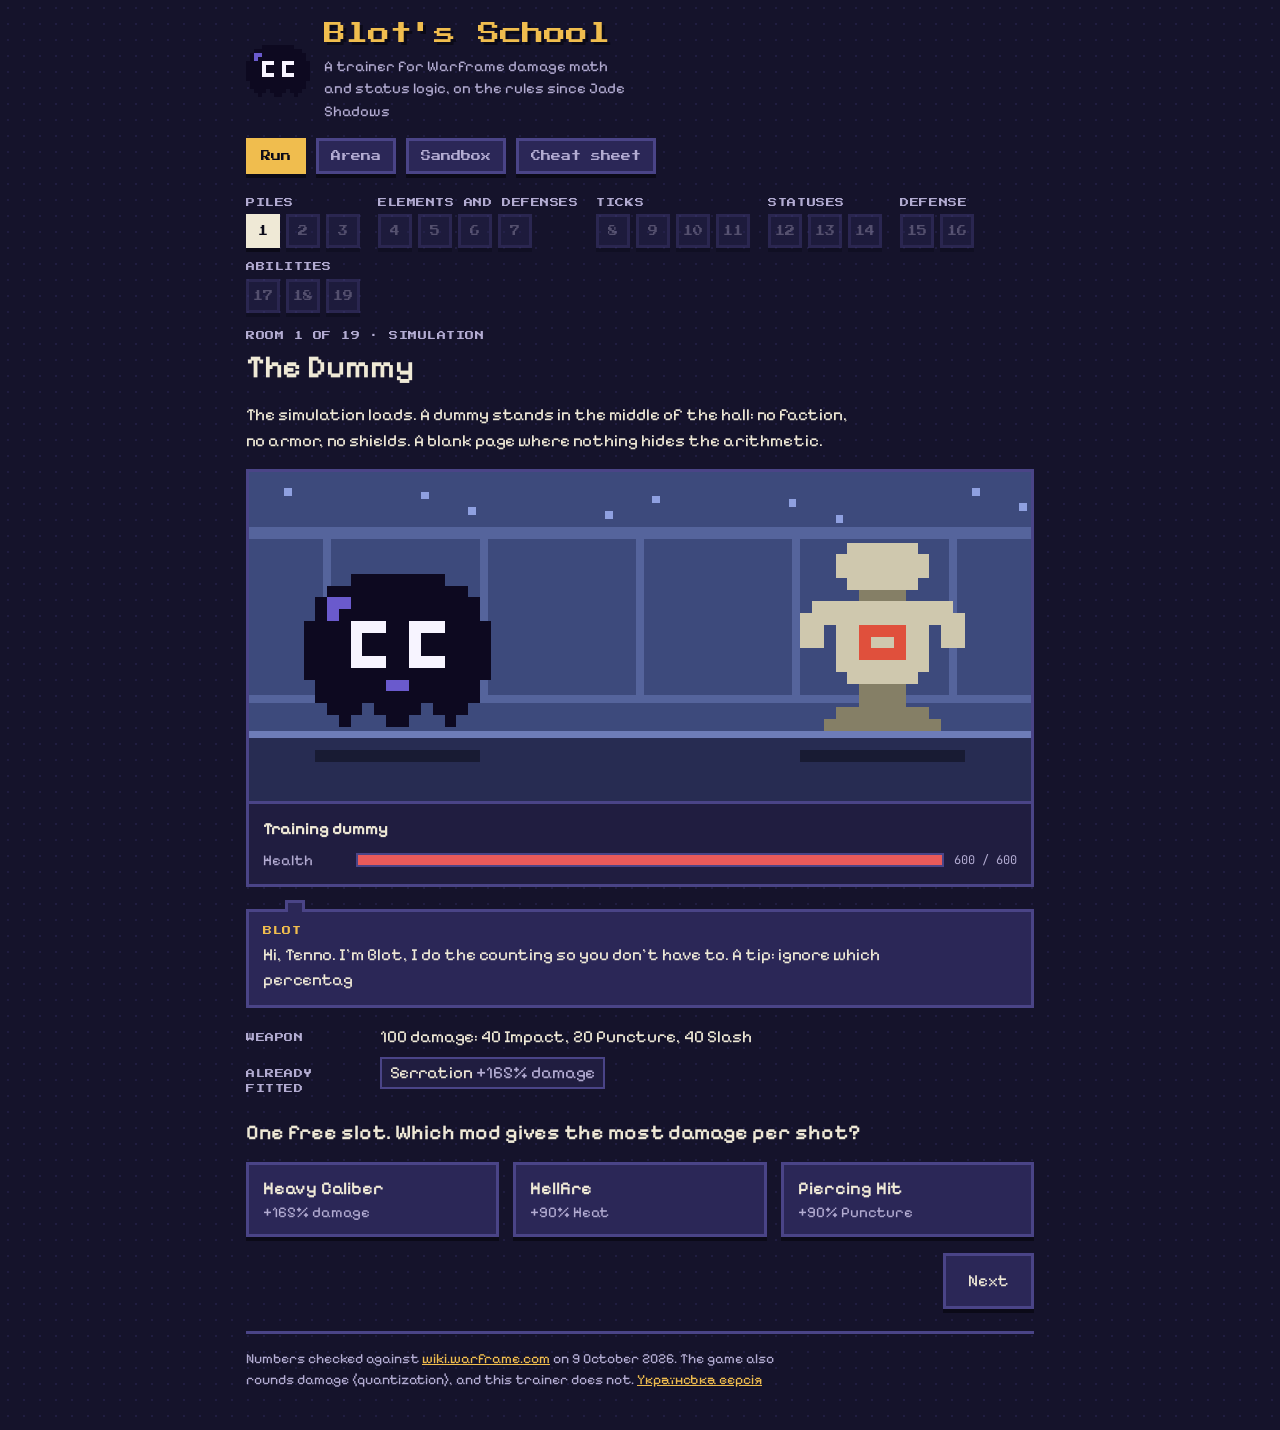
==== en.html @ c926916e "V0.1 Klyaksa First iteration of Klyaksa's journey." ====
<!doctype html>
<html lang="en">
<head>
<meta charset="utf-8">
<meta name="viewport" content="width=device-width, initial-scale=1, viewport-fit=cover">
<title>Blot's School</title>
<meta name="description" content="A pixel trainer for Warframe damage math and status logic: a run of puzzle rooms, a faction weakness arena, a mod sandbox and a cheat sheet.">
<meta property="og:title" content="Blot's School">
<meta property="og:description" content="A pixel trainer for Warframe damage math and status logic: a run of puzzle rooms, a faction weakness arena, a mod sandbox and a cheat sheet.">
<link rel="icon" href="data:image/svg+xml,%3Csvg%20xmlns%3D%22http%3A//www.w3.org/2000/svg%22%20viewBox%3D%220%200%2016%2016%22%20shape-rendering%3D%22crispEdges%22%3E%3Crect%20x%3D%224%22%20y%3D%221.5%22%20width%3D%221.02%22%20height%3D%221.02%22%20fill%3D%22%235b46c9%22/%3E%3Crect%20x%3D%225%22%20y%3D%221.5%22%20width%3D%221.02%22%20height%3D%221.02%22%20fill%3D%22%235b46c9%22/%3E%3Crect%20x%3D%226%22%20y%3D%221.5%22%20width%3D%221.02%22%20height%3D%221.02%22%20fill%3D%22%235b46c9%22/%3E%3Crect%20x%3D%227%22%20y%3D%221.5%22%20width%3D%221.02%22%20height%3D%221.02%22%20fill%3D%22%235b46c9%22/%3E%3Crect%20x%3D%228%22%20y%3D%221.5%22%20width%3D%221.02%22%20height%3D%221.02%22%20fill%3D%22%235b46c9%22/%3E%3Crect%20x%3D%229%22%20y%3D%221.5%22%20width%3D%221.02%22%20height%3D%221.02%22%20fill%3D%22%235b46c9%22/%3E%3Crect%20x%3D%2210%22%20y%3D%221.5%22%20width%3D%221.02%22%20height%3D%221.02%22%20fill%3D%22%235b46c9%22/%3E%3Crect%20x%3D%2211%22%20y%3D%221.5%22%20width%3D%221.02%22%20height%3D%221.02%22%20fill%3D%22%235b46c9%22/%3E%3Crect%20x%3D%222%22%20y%3D%222.5%22%20width%3D%221.02%22%20height%3D%221.02%22%20fill%3D%22%235b46c9%22/%3E%3Crect%20x%3D%223%22%20y%3D%222.5%22%20width%3D%221.02%22%20height%3D%221.02%22%20fill%3D%22%235b46c9%22/%3E%3Crect%20x%3D%224%22%20y%3D%222.5%22%20width%3D%221.02%22%20height%3D%221.02%22%20fill%3D%22%235b46c9%22/%3E%3Crect%20x%3D%225%22%20y%3D%222.5%22%20width%3D%221.02%22%20height%3D%221.02%22%20fill%3D%22%235b46c9%22/%3E%3Crect%20x%3D%226%22%20y%3D%222.5%22%20width%3D%221.02%22%20height%3D%221.02%22%20fill%3D%22%235b46c9%22/%3E%3Crect%20x%3D%227%22%20y%3D%222.5%22%20width%3D%221.02%22%20height%3D%221.02%22%20fill%3D%22%235b46c9%22/%3E%3Crect%20x%3D%228%22%20y%3D%222.5%22%20width%3D%221.02%22%20height%3D%221.02%22%20fill%3D%22%235b46c9%22/%3E%3Crect%20x%3D%229%22%20y%3D%222.5%22%20width%3D%221.02%22%20height%3D%221.02%22%20fill%3D%22%235b46c9%22/%3E%3Crect%20x%3D%2210%22%20y%3D%222.5%22%20width%3D%221.02%22%20height%3D%221.02%22%20fill%3D%22%235b46c9%22/%3E%3Crect%20x%3D%2211%22%20y%3D%222.5%22%20width%3D%221.02%22%20height%3D%221.02%22%20fill%3D%22%235b46c9%22/%3E%3Crect%20x%3D%2212%22%20y%3D%222.5%22%20width%3D%221.02%22%20height%3D%221.02%22%20fill%3D%22%235b46c9%22/%3E%3Crect%20x%3D%2213%22%20y%3D%222.5%22%20width%3D%221.02%22%20height%3D%221.02%22%20fill%3D%22%235b46c9%22/%3E%3Crect%20x%3D%221%22%20y%3D%223.5%22%20width%3D%221.02%22%20height%3D%221.02%22%20fill%3D%22%235b46c9%22/%3E%3Crect%20x%3D%222%22%20y%3D%223.5%22%20width%3D%221.02%22%20height%3D%221.02%22%20fill%3D%22%238f7dff%22/%3E%3Crect%20x%3D%223%22%20y%3D%223.5%22%20width%3D%221.02%22%20height%3D%221.02%22%20fill%3D%22%238f7dff%22/%3E%3Crect%20x%3D%224%22%20y%3D%223.5%22%20width%3D%221.02%22%20height%3D%221.02%22%20fill%3D%22%235b46c9%22/%3E%3Crect%20x%3D%225%22%20y%3D%223.5%22%20width%3D%221.02%22%20height%3D%221.02%22%20fill%3D%22%235b46c9%22/%3E%3Crect%20x%3D%226%22%20y%3D%223.5%22%20width%3D%221.02%22%20height%3D%221.02%22%20fill%3D%22%235b46c9%22/%3E%3Crect%20x%3D%227%22%20y%3D%223.5%22%20width%3D%221.02%22%20height%3D%221.02%22%20fill%3D%22%235b46c9%22/%3E%3Crect%20x%3D%228%22%20y%3D%223.5%22%20width%3D%221.02%22%20height%3D%221.02%22%20fill%3D%22%235b46c9%22/%3E%3Crect%20x%3D%229%22%20y%3D%223.5%22%20width%3D%221.02%22%20height%3D%221.02%22%20fill%3D%22%235b46c9%22/%3E%3Crect%20x%3D%2210%22%20y%3D%223.5%22%20width%3D%221.02%22%20height%3D%221.02%22%20fill%3D%22%235b46c9%22/%3E%3Crect%20x%3D%2211%22%20y%3D%223.5%22%20width%3D%221.02%22%20height%3D%221.02%22%20fill%3D%22%235b46c9%22/%3E%3Crect%20x%3D%2212%22%20y%3D%223.5%22%20width%3D%221.02%22%20height%3D%221.02%22%20fill%3D%22%235b46c9%22/%3E%3Crect%20x%3D%2213%22%20y%3D%223.5%22%20width%3D%221.02%22%20height%3D%221.02%22%20fill%3D%22%235b46c9%22/%3E%3Crect%20x%3D%2214%22%20y%3D%223.5%22%20width%3D%221.02%22%20height%3D%221.02%22%20fill%3D%22%235b46c9%22/%3E%3Crect%20x%3D%221%22%20y%3D%224.5%22%20width%3D%221.02%22%20height%3D%221.02%22%20fill%3D%22%235b46c9%22/%3E%3Crect%20x%3D%222%22%20y%3D%224.5%22%20width%3D%221.02%22%20height%3D%221.02%22%20fill%3D%22%238f7dff%22/%3E%3Crect%20x%3D%223%22%20y%3D%224.5%22%20width%3D%221.02%22%20height%3D%221.02%22%20fill%3D%22%235b46c9%22/%3E%3Crect%20x%3D%224%22%20y%3D%224.5%22%20width%3D%221.02%22%20height%3D%221.02%22%20fill%3D%22%235b46c9%22/%3E%3Crect%20x%3D%225%22%20y%3D%224.5%22%20width%3D%221.02%22%20height%3D%221.02%22%20fill%3D%22%235b46c9%22/%3E%3Crect%20x%3D%226%22%20y%3D%224.5%22%20width%3D%221.02%22%20height%3D%221.02%22%20fill%3D%22%235b46c9%22/%3E%3Crect%20x%3D%227%22%20y%3D%224.5%22%20width%3D%221.02%22%20height%3D%221.02%22%20fill%3D%22%235b46c9%22/%3E%3Crect%20x%3D%228%22%20y%3D%224.5%22%20width%3D%221.02%22%20height%3D%221.02%22%20fill%3D%22%235b46c9%22/%3E%3Crect%20x%3D%229%22%20y%3D%224.5%22%20width%3D%221.02%22%20height%3D%221.02%22%20fill%3D%22%235b46c9%22/%3E%3Crect%20x%3D%2210%22%20y%3D%224.5%22%20width%3D%221.02%22%20height%3D%221.02%22%20fill%3D%22%235b46c9%22/%3E%3Crect%20x%3D%2211%22%20y%3D%224.5%22%20width%3D%221.02%22%20height%3D%221.02%22%20fill%3D%22%235b46c9%22/%3E%3Crect%20x%3D%2212%22%20y%3D%224.5%22%20width%3D%221.02%22%20height%3D%221.02%22%20fill%3D%22%235b46c9%22/%3E%3Crect%20x%3D%2213%22%20y%3D%224.5%22%20width%3D%221.02%22%20height%3D%221.02%22%20fill%3D%22%235b46c9%22/%3E%3Crect%20x%3D%2214%22%20y%3D%224.5%22%20width%3D%221.02%22%20height%3D%221.02%22%20fill%3D%22%235b46c9%22/%3E%3Crect%20x%3D%220%22%20y%3D%225.5%22%20width%3D%221.02%22%20height%3D%221.02%22%20fill%3D%22%235b46c9%22/%3E%3Crect%20x%3D%221%22%20y%3D%225.5%22%20width%3D%221.02%22%20height%3D%221.02%22%20fill%3D%22%235b46c9%22/%3E%3Crect%20x%3D%222%22%20y%3D%225.5%22%20width%3D%221.02%22%20height%3D%221.02%22%20fill%3D%22%235b46c9%22/%3E%3Crect%20x%3D%223%22%20y%3D%225.5%22%20width%3D%221.02%22%20height%3D%221.02%22%20fill%3D%22%235b46c9%22/%3E%3Crect%20x%3D%224%22%20y%3D%225.5%22%20width%3D%221.02%22%20height%3D%221.02%22%20fill%3D%22%235b46c9%22/%3E%3Crect%20x%3D%225%22%20y%3D%225.5%22%20width%3D%221.02%22%20height%3D%221.02%22%20fill%3D%22%235b46c9%22/%3E%3Crect%20x%3D%226%22%20y%3D%225.5%22%20width%3D%221.02%22%20height%3D%221.02%22%20fill%3D%22%235b46c9%22/%3E%3Crect%20x%3D%227%22%20y%3D%225.5%22%20width%3D%221.02%22%20height%3D%221.02%22%20fill%3D%22%235b46c9%22/%3E%3Crect%20x%3D%228%22%20y%3D%225.5%22%20width%3D%221.02%22%20height%3D%221.02%22%20fill%3D%22%235b46c9%22/%3E%3Crect%20x%3D%229%22%20y%3D%225.5%22%20width%3D%221.02%22%20height%3D%221.02%22%20fill%3D%22%235b46c9%22/%3E%3Crect%20x%3D%2210%22%20y%3D%225.5%22%20width%3D%221.02%22%20height%3D%221.02%22%20fill%3D%22%235b46c9%22/%3E%3Crect%20x%3D%2211%22%20y%3D%225.5%22%20width%3D%221.02%22%20height%3D%221.02%22%20fill%3D%22%235b46c9%22/%3E%3Crect%20x%3D%2212%22%20y%3D%225.5%22%20width%3D%221.02%22%20height%3D%221.02%22%20fill%3D%22%235b46c9%22/%3E%3Crect%20x%3D%2213%22%20y%3D%225.5%22%20width%3D%221.02%22%20height%3D%221.02%22%20fill%3D%22%235b46c9%22/%3E%3Crect%20x%3D%2214%22%20y%3D%225.5%22%20width%3D%221.02%22%20height%3D%221.02%22%20fill%3D%22%235b46c9%22/%3E%3Crect%20x%3D%2215%22%20y%3D%225.5%22%20width%3D%221.02%22%20height%3D%221.02%22%20fill%3D%22%235b46c9%22/%3E%3Crect%20x%3D%220%22%20y%3D%226.5%22%20width%3D%221.02%22%20height%3D%221.02%22%20fill%3D%22%235b46c9%22/%3E%3Crect%20x%3D%221%22%20y%3D%226.5%22%20width%3D%221.02%22%20height%3D%221.02%22%20fill%3D%22%235b46c9%22/%3E%3Crect%20x%3D%222%22%20y%3D%226.5%22%20width%3D%221.02%22%20height%3D%221.02%22%20fill%3D%22%235b46c9%22/%3E%3Crect%20x%3D%223%22%20y%3D%226.5%22%20width%3D%221.02%22%20height%3D%221.02%22%20fill%3D%22%235b46c9%22/%3E%3Crect%20x%3D%224%22%20y%3D%226.5%22%20width%3D%221.02%22%20height%3D%221.02%22%20fill%3D%22%235b46c9%22/%3E%3Crect%20x%3D%225%22%20y%3D%226.5%22%20width%3D%221.02%22%20height%3D%221.02%22%20fill%3D%22%235b46c9%22/%3E%3Crect%20x%3D%226%22%20y%3D%226.5%22%20width%3D%221.02%22%20height%3D%221.02%22%20fill%3D%22%235b46c9%22/%3E%3Crect%20x%3D%227%22%20y%3D%226.5%22%20width%3D%221.02%22%20height%3D%221.02%22%20fill%3D%22%235b46c9%22/%3E%3Crect%20x%3D%228%22%20y%3D%226.5%22%20width%3D%221.02%22%20height%3D%221.02%22%20fill%3D%22%235b46c9%22/%3E%3Crect%20x%3D%229%22%20y%3D%226.5%22%20width%3D%221.02%22%20height%3D%221.02%22%20fill%3D%22%235b46c9%22/%3E%3Crect%20x%3D%2210%22%20y%3D%226.5%22%20width%3D%221.02%22%20height%3D%221.02%22%20fill%3D%22%235b46c9%22/%3E%3Crect%20x%3D%2211%22%20y%3D%226.5%22%20width%3D%221.02%22%20height%3D%221.02%22%20fill%3D%22%235b46c9%22/%3E%3Crect%20x%3D%2212%22%20y%3D%226.5%22%20width%3D%221.02%22%20height%3D%221.02%22%20fill%3D%22%235b46c9%22/%3E%3Crect%20x%3D%2213%22%20y%3D%226.5%22%20width%3D%221.02%22%20height%3D%221.02%22%20fill%3D%22%235b46c9%22/%3E%3Crect%20x%3D%2214%22%20y%3D%226.5%22%20width%3D%221.02%22%20height%3D%221.02%22%20fill%3D%22%235b46c9%22/%3E%3Crect%20x%3D%2215%22%20y%3D%226.5%22%20width%3D%221.02%22%20height%3D%221.02%22%20fill%3D%22%235b46c9%22/%3E%3Crect%20x%3D%220%22%20y%3D%227.5%22%20width%3D%221.02%22%20height%3D%221.02%22%20fill%3D%22%235b46c9%22/%3E%3Crect%20x%3D%221%22%20y%3D%227.5%22%20width%3D%221.02%22%20height%3D%221.02%22%20fill%3D%22%235b46c9%22/%3E%3Crect%20x%3D%222%22%20y%3D%227.5%22%20width%3D%221.02%22%20height%3D%221.02%22%20fill%3D%22%235b46c9%22/%3E%3Crect%20x%3D%223%22%20y%3D%227.5%22%20width%3D%221.02%22%20height%3D%221.02%22%20fill%3D%22%235b46c9%22/%3E%3Crect%20x%3D%224%22%20y%3D%227.5%22%20width%3D%221.02%22%20height%3D%221.02%22%20fill%3D%22%235b46c9%22/%3E%3Crect%20x%3D%225%22%20y%3D%227.5%22%20width%3D%221.02%22%20height%3D%221.02%22%20fill%3D%22%235b46c9%22/%3E%3Crect%20x%3D%226%22%20y%3D%227.5%22%20width%3D%221.02%22%20height%3D%221.02%22%20fill%3D%22%235b46c9%22/%3E%3Crect%20x%3D%227%22%20y%3D%227.5%22%20width%3D%221.02%22%20height%3D%221.02%22%20fill%3D%22%235b46c9%22/%3E%3Crect%20x%3D%228%22%20y%3D%227.5%22%20width%3D%221.02%22%20height%3D%221.02%22%20fill%3D%22%235b46c9%22/%3E%3Crect%20x%3D%229%22%20y%3D%227.5%22%20width%3D%221.02%22%20height%3D%221.02%22%20fill%3D%22%235b46c9%22/%3E%3Crect%20x%3D%2210%22%20y%3D%227.5%22%20width%3D%221.02%22%20height%3D%221.02%22%20fill%3D%22%235b46c9%22/%3E%3Crect%20x%3D%2211%22%20y%3D%227.5%22%20width%3D%221.02%22%20height%3D%221.02%22%20fill%3D%22%235b46c9%22/%3E%3Crect%20x%3D%2212%22%20y%3D%227.5%22%20width%3D%221.02%22%20height%3D%221.02%22%20fill%3D%22%235b46c9%22/%3E%3Crect%20x%3D%2213%22%20y%3D%227.5%22%20width%3D%221.02%22%20height%3D%221.02%22%20fill%3D%22%235b46c9%22/%3E%3Crect%20x%3D%2214%22%20y%3D%227.5%22%20width%3D%221.02%22%20height%3D%221.02%22%20fill%3D%22%235b46c9%22/%3E%3Crect%20x%3D%2215%22%20y%3D%227.5%22%20width%3D%221.02%22%20height%3D%221.02%22%20fill%3D%22%235b46c9%22/%3E%3Crect%20x%3D%220%22%20y%3D%228.5%22%20width%3D%221.02%22%20height%3D%221.02%22%20fill%3D%22%235b46c9%22/%3E%3Crect%20x%3D%221%22%20y%3D%228.5%22%20width%3D%221.02%22%20height%3D%221.02%22%20fill%3D%22%235b46c9%22/%3E%3Crect%20x%3D%222%22%20y%3D%228.5%22%20width%3D%221.02%22%20height%3D%221.02%22%20fill%3D%22%235b46c9%22/%3E%3Crect%20x%3D%223%22%20y%3D%228.5%22%20width%3D%221.02%22%20height%3D%221.02%22%20fill%3D%22%235b46c9%22/%3E%3Crect%20x%3D%224%22%20y%3D%228.5%22%20width%3D%221.02%22%20height%3D%221.02%22%20fill%3D%22%235b46c9%22/%3E%3Crect%20x%3D%225%22%20y%3D%228.5%22%20width%3D%221.02%22%20height%3D%221.02%22%20fill%3D%22%235b46c9%22/%3E%3Crect%20x%3D%226%22%20y%3D%228.5%22%20width%3D%221.02%22%20height%3D%221.02%22%20fill%3D%22%235b46c9%22/%3E%3Crect%20x%3D%227%22%20y%3D%228.5%22%20width%3D%221.02%22%20height%3D%221.02%22%20fill%3D%22%235b46c9%22/%3E%3Crect%20x%3D%228%22%20y%3D%228.5%22%20width%3D%221.02%22%20height%3D%221.02%22%20fill%3D%22%235b46c9%22/%3E%3Crect%20x%3D%229%22%20y%3D%228.5%22%20width%3D%221.02%22%20height%3D%221.02%22%20fill%3D%22%235b46c9%22/%3E%3Crect%20x%3D%2210%22%20y%3D%228.5%22%20width%3D%221.02%22%20height%3D%221.02%22%20fill%3D%22%235b46c9%22/%3E%3Crect%20x%3D%2211%22%20y%3D%228.5%22%20width%3D%221.02%22%20height%3D%221.02%22%20fill%3D%22%235b46c9%22/%3E%3Crect%20x%3D%2212%22%20y%3D%228.5%22%20width%3D%221.02%22%20height%3D%221.02%22%20fill%3D%22%235b46c9%22/%3E%3Crect%20x%3D%2213%22%20y%3D%228.5%22%20width%3D%221.02%22%20height%3D%221.02%22%20fill%3D%22%235b46c9%22/%3E%3Crect%20x%3D%2214%22%20y%3D%228.5%22%20width%3D%221.02%22%20height%3D%221.02%22%20fill%3D%22%235b46c9%22/%3E%3Crect%20x%3D%2215%22%20y%3D%228.5%22%20width%3D%221.02%22%20height%3D%221.02%22%20fill%3D%22%235b46c9%22/%3E%3Crect%20x%3D%220%22%20y%3D%229.5%22%20width%3D%221.02%22%20height%3D%221.02%22%20fill%3D%22%235b46c9%22/%3E%3Crect%20x%3D%221%22%20y%3D%229.5%22%20width%3D%221.02%22%20height%3D%221.02%22%20fill%3D%22%235b46c9%22/%3E%3Crect%20x%3D%222%22%20y%3D%229.5%22%20width%3D%221.02%22%20height%3D%221.02%22%20fill%3D%22%235b46c9%22/%3E%3Crect%20x%3D%223%22%20y%3D%229.5%22%20width%3D%221.02%22%20height%3D%221.02%22%20fill%3D%22%235b46c9%22/%3E%3Crect%20x%3D%224%22%20y%3D%229.5%22%20width%3D%221.02%22%20height%3D%221.02%22%20fill%3D%22%235b46c9%22/%3E%3Crect%20x%3D%225%22%20y%3D%229.5%22%20width%3D%221.02%22%20height%3D%221.02%22%20fill%3D%22%235b46c9%22/%3E%3Crect%20x%3D%226%22%20y%3D%229.5%22%20width%3D%221.02%22%20height%3D%221.02%22%20fill%3D%22%235b46c9%22/%3E%3Crect%20x%3D%227%22%20y%3D%229.5%22%20width%3D%221.02%22%20height%3D%221.02%22%20fill%3D%22%235b46c9%22/%3E%3Crect%20x%3D%228%22%20y%3D%229.5%22%20width%3D%221.02%22%20height%3D%221.02%22%20fill%3D%22%235b46c9%22/%3E%3Crect%20x%3D%229%22%20y%3D%229.5%22%20width%3D%221.02%22%20height%3D%221.02%22%20fill%3D%22%235b46c9%22/%3E%3Crect%20x%3D%2210%22%20y%3D%229.5%22%20width%3D%221.02%22%20height%3D%221.02%22%20fill%3D%22%235b46c9%22/%3E%3Crect%20x%3D%2211%22%20y%3D%229.5%22%20width%3D%221.02%22%20height%3D%221.02%22%20fill%3D%22%235b46c9%22/%3E%3Crect%20x%3D%2212%22%20y%3D%229.5%22%20width%3D%221.02%22%20height%3D%221.02%22%20fill%3D%22%235b46c9%22/%3E%3Crect%20x%3D%2213%22%20y%3D%229.5%22%20width%3D%221.02%22%20height%3D%221.02%22%20fill%3D%22%235b46c9%22/%3E%3Crect%20x%3D%2214%22%20y%3D%229.5%22%20width%3D%221.02%22%20height%3D%221.02%22%20fill%3D%22%235b46c9%22/%3E%3Crect%20x%3D%2215%22%20y%3D%229.5%22%20width%3D%221.02%22%20height%3D%221.02%22%20fill%3D%22%235b46c9%22/%3E%3Crect%20x%3D%221%22%20y%3D%2210.5%22%20width%3D%221.02%22%20height%3D%221.02%22%20fill%3D%22%235b46c9%22/%3E%3Crect%20x%3D%222%22%20y%3D%2210.5%22%20width%3D%221.02%22%20height%3D%221.02%22%20fill%3D%22%235b46c9%22/%3E%3Crect%20x%3D%223%22%20y%3D%2210.5%22%20width%3D%221.02%22%20height%3D%221.02%22%20fill%3D%22%235b46c9%22/%3E%3Crect%20x%3D%224%22%20y%3D%2210.5%22%20width%3D%221.02%22%20height%3D%221.02%22%20fill%3D%22%235b46c9%22/%3E%3Crect%20x%3D%225%22%20y%3D%2210.5%22%20width%3D%221.02%22%20height%3D%221.02%22%20fill%3D%22%235b46c9%22/%3E%3Crect%20x%3D%226%22%20y%3D%2210.5%22%20width%3D%221.02%22%20height%3D%221.02%22%20fill%3D%22%235b46c9%22/%3E%3Crect%20x%3D%227%22%20y%3D%2210.5%22%20width%3D%221.02%22%20height%3D%221.02%22%20fill%3D%22%235b46c9%22/%3E%3Crect%20x%3D%228%22%20y%3D%2210.5%22%20width%3D%221.02%22%20height%3D%221.02%22%20fill%3D%22%235b46c9%22/%3E%3Crect%20x%3D%229%22%20y%3D%2210.5%22%20width%3D%221.02%22%20height%3D%221.02%22%20fill%3D%22%235b46c9%22/%3E%3Crect%20x%3D%2210%22%20y%3D%2210.5%22%20width%3D%221.02%22%20height%3D%221.02%22%20fill%3D%22%235b46c9%22/%3E%3Crect%20x%3D%2211%22%20y%3D%2210.5%22%20width%3D%221.02%22%20height%3D%221.02%22%20fill%3D%22%235b46c9%22/%3E%3Crect%20x%3D%2212%22%20y%3D%2210.5%22%20width%3D%221.02%22%20height%3D%221.02%22%20fill%3D%22%235b46c9%22/%3E%3Crect%20x%3D%2213%22%20y%3D%2210.5%22%20width%3D%221.02%22%20height%3D%221.02%22%20fill%3D%22%235b46c9%22/%3E%3Crect%20x%3D%2214%22%20y%3D%2210.5%22%20width%3D%221.02%22%20height%3D%221.02%22%20fill%3D%22%235b46c9%22/%3E%3Crect%20x%3D%221%22%20y%3D%2211.5%22%20width%3D%221.02%22%20height%3D%221.02%22%20fill%3D%22%235b46c9%22/%3E%3Crect%20x%3D%222%22%20y%3D%2211.5%22%20width%3D%221.02%22%20height%3D%221.02%22%20fill%3D%22%235b46c9%22/%3E%3Crect%20x%3D%223%22%20y%3D%2211.5%22%20width%3D%221.02%22%20height%3D%221.02%22%20fill%3D%22%235b46c9%22/%3E%3Crect%20x%3D%224%22%20y%3D%2211.5%22%20width%3D%221.02%22%20height%3D%221.02%22%20fill%3D%22%235b46c9%22/%3E%3Crect%20x%3D%225%22%20y%3D%2211.5%22%20width%3D%221.02%22%20height%3D%221.02%22%20fill%3D%22%235b46c9%22/%3E%3Crect%20x%3D%226%22%20y%3D%2211.5%22%20width%3D%221.02%22%20height%3D%221.02%22%20fill%3D%22%235b46c9%22/%3E%3Crect%20x%3D%227%22%20y%3D%2211.5%22%20width%3D%221.02%22%20height%3D%221.02%22%20fill%3D%22%235b46c9%22/%3E%3Crect%20x%3D%228%22%20y%3D%2211.5%22%20width%3D%221.02%22%20height%3D%221.02%22%20fill%3D%22%235b46c9%22/%3E%3Crect%20x%3D%229%22%20y%3D%2211.5%22%20width%3D%221.02%22%20height%3D%221.02%22%20fill%3D%22%235b46c9%22/%3E%3Crect%20x%3D%2210%22%20y%3D%2211.5%22%20width%3D%221.02%22%20height%3D%221.02%22%20fill%3D%22%235b46c9%22/%3E%3Crect%20x%3D%2211%22%20y%3D%2211.5%22%20width%3D%221.02%22%20height%3D%221.02%22%20fill%3D%22%235b46c9%22/%3E%3Crect%20x%3D%2212%22%20y%3D%2211.5%22%20width%3D%221.02%22%20height%3D%221.02%22%20fill%3D%22%235b46c9%22/%3E%3Crect%20x%3D%2213%22%20y%3D%2211.5%22%20width%3D%221.02%22%20height%3D%221.02%22%20fill%3D%22%235b46c9%22/%3E%3Crect%20x%3D%2214%22%20y%3D%2211.5%22%20width%3D%221.02%22%20height%3D%221.02%22%20fill%3D%22%235b46c9%22/%3E%3Crect%20x%3D%222%22%20y%3D%2212.5%22%20width%3D%221.02%22%20height%3D%221.02%22%20fill%3D%22%235b46c9%22/%3E%3Crect%20x%3D%223%22%20y%3D%2212.5%22%20width%3D%221.02%22%20height%3D%221.02%22%20fill%3D%22%235b46c9%22/%3E%3Crect%20x%3D%224%22%20y%3D%2212.5%22%20width%3D%221.02%22%20height%3D%221.02%22%20fill%3D%22%235b46c9%22/%3E%3Crect%20x%3D%226%22%20y%3D%2212.5%22%20width%3D%221.02%22%20height%3D%221.02%22%20fill%3D%22%235b46c9%22/%3E%3Crect%20x%3D%227%22%20y%3D%2212.5%22%20width%3D%221.02%22%20height%3D%221.02%22%20fill%3D%22%235b46c9%22/%3E%3Crect%20x%3D%228%22%20y%3D%2212.5%22%20width%3D%221.02%22%20height%3D%221.02%22%20fill%3D%22%235b46c9%22/%3E%3Crect%20x%3D%229%22%20y%3D%2212.5%22%20width%3D%221.02%22%20height%3D%221.02%22%20fill%3D%22%235b46c9%22/%3E%3Crect%20x%3D%2211%22%20y%3D%2212.5%22%20width%3D%221.02%22%20height%3D%221.02%22%20fill%3D%22%235b46c9%22/%3E%3Crect%20x%3D%2212%22%20y%3D%2212.5%22%20width%3D%221.02%22%20height%3D%221.02%22%20fill%3D%22%235b46c9%22/%3E%3Crect%20x%3D%2213%22%20y%3D%2212.5%22%20width%3D%221.02%22%20height%3D%221.02%22%20fill%3D%22%235b46c9%22/%3E%3Crect%20x%3D%223%22%20y%3D%2213.5%22%20width%3D%221.02%22%20height%3D%221.02%22%20fill%3D%22%235b46c9%22/%3E%3Crect%20x%3D%227%22%20y%3D%2213.5%22%20width%3D%221.02%22%20height%3D%221.02%22%20fill%3D%22%235b46c9%22/%3E%3Crect%20x%3D%228%22%20y%3D%2213.5%22%20width%3D%221.02%22%20height%3D%221.02%22%20fill%3D%22%235b46c9%22/%3E%3Crect%20x%3D%2212%22%20y%3D%2213.5%22%20width%3D%221.02%22%20height%3D%221.02%22%20fill%3D%22%235b46c9%22/%3E%3Crect%20x%3D%224%22%20y%3D%225.5%22%20width%3D%223%22%20height%3D%224%22%20fill%3D%22%23fff%22/%3E%3Crect%20x%3D%225%22%20y%3D%226.5%22%20width%3D%222%22%20height%3D%222%22%20fill%3D%22%230d0920%22/%3E%3Crect%20x%3D%229%22%20y%3D%225.5%22%20width%3D%223%22%20height%3D%224%22%20fill%3D%22%23fff%22/%3E%3Crect%20x%3D%2210%22%20y%3D%226.5%22%20width%3D%222%22%20height%3D%222%22%20fill%3D%22%230d0920%22/%3E%3C/svg%3E">
<link rel="preconnect" href="https://fonts.googleapis.com">
<link rel="preconnect" href="https://fonts.gstatic.com" crossorigin>
<link rel="stylesheet" href="https://fonts.googleapis.com/css2?family=JetBrains+Mono:wght@400;700&family=Pixelify+Sans:wght@400;600&family=Press+Start+2P&display=swap">
<style>
html { -webkit-text-size-adjust: 100%; }
body { margin: 0; }
img { max-width: 100%; }
[hidden] { display: none !important; }
:root {
  /* Layout: one narrow cartridge column. The scene sits on top, the choice under it, the arithmetic under the choice. */
  color-scheme: dark;
  --void: #15132b; --panel: #201d40; --panel-2: #2b2757; --line: #4a4487; --pit: #0b0a18;
  --ink: #efe9d6; --dim: #b3acd2; --gold: #f0bd4e;
  --good: #86dba6; --bad: #f58a78;
  --shield: #58b4ff; --health: #e85a5a; --armor: #f0c64a;
  --f-display: "Press Start 2P", "Courier New", monospace;
  --f-body: "Pixelify Sans", "Trebuchet MS", Verdana, sans-serif;
  --f-data: "JetBrains Mono", ui-monospace, Consolas, monospace;
}
* { box-sizing: border-box; }
body {
  background: var(--void); color: var(--ink);
  background-image: radial-gradient(var(--panel) 1px, transparent 1px); background-size: 16px 16px;
  font: 17px/1.5 var(--f-body);
}
.wrap { max-width: 820px; margin-inline: auto; padding-inline: 16px; padding-block: 20px 40px; display: flex; flex-direction: column; gap: 22px; }
p, h1, h2, h3, h4, ul, ol, dl, dd, pre { margin: 0; }
a { color: var(--gold); }
canvas { image-rendering: pixelated; }

/* Шапка */
.top { display: flex; flex-wrap: wrap; gap: 16px 24px; align-items: center; justify-content: space-between; }
.brand { display: flex; gap: 14px; align-items: center; min-width: 0; }
.brand .logo { width: 64px; height: 52px; flex: none; }
h1 { font: 400 clamp(15px, 4.2vw, 22px)/1.3 var(--f-display); color: var(--gold); text-shadow: 3px 3px 0 var(--pit); }
.tag { color: var(--dim); font-size: 15px; margin-top: 6px; max-width: 34ch; }
.tabs { display: flex; flex-wrap: wrap; gap: 10px; }

/* Кнопки */
.btn, .tab, .pip {
  font: inherit; color: var(--ink); background: var(--panel-2); border: 3px solid var(--line);
  box-shadow: 0 4px 0 0 var(--pit); cursor: pointer; text-align: left; border-radius: 0;
}
.btn:active:not(:disabled), .tab:active, .pip:active:not(:disabled) { transform: translateY(3px); box-shadow: 0 1px 0 0 var(--pit); }
.btn:hover:not(:disabled), .tab:hover, .pip:hover:not(:disabled) { border-color: var(--gold); }
:focus-visible { outline: 3px solid var(--gold); outline-offset: 3px; }
.tab { padding: 8px 12px; font: 400 10px/1.4 var(--f-display); color: var(--dim); }
.tab[aria-selected="true"] { color: var(--pit); background: var(--gold); border-color: var(--gold); }
.btn { padding: 12px 14px; }
.btn.go { background: var(--gold); border-color: var(--gold); color: var(--pit); font-weight: 600; }
.btn.next { padding-inline: 22px; }

/* Похід */
.run, .sheet { display: flex; flex-direction: column; gap: 16px; }
.pips { list-style: none; padding: 0; display: flex; flex-wrap: wrap; gap: 12px 18px; }
.chap { display: flex; flex-direction: column; gap: 4px; }
.chap ol { list-style: none; padding: 0; display: flex; gap: 6px; }
.pip { width: 34px; height: 34px; text-align: center; padding: 0; font: 400 10px/1 var(--f-display); color: var(--dim); }
.pip:disabled { opacity: .4; cursor: default; }
.pip.done { color: var(--good); border-color: var(--good); }
.pip.star { color: var(--gold); border-color: var(--gold); font-size: 14px; }
.pip.cur { background: var(--ink); color: var(--pit); border-color: var(--ink); }
.eyebrow, .lab, .who { font: 400 9px/1.6 var(--f-display); letter-spacing: .06em; text-transform: uppercase; color: var(--dim); }
h2 { font: 600 clamp(24px, 6vw, 32px)/1.15 var(--f-body); text-wrap: balance; margin-top: 6px; }
.narr { max-width: 62ch; }
.stage { position: relative; border: 3px solid var(--line); background: var(--pit); }
.stage canvas { display: block; width: 100%; height: auto; }
.dmg {
  position: absolute; right: 9%; top: 12%; opacity: 0; pointer-events: none;
  font: 400 clamp(11px, 3.2vw, 20px)/1 var(--f-display); color: var(--gold); text-shadow: 2px 2px 0 var(--pit), -2px 2px 0 var(--pit);
}
.dmg.pop { animation: pop 1.3s steps(10) forwards; }
@keyframes pop { 0% { opacity: 1; transform: translateY(14px); } 70% { opacity: 1; } 100% { opacity: 0; transform: translateY(-14px); } }
.target { margin-top: -16px; border: 3px solid var(--line); border-top: 0; background: var(--panel); padding: 12px 14px; display: flex; flex-direction: column; gap: 8px; }
.t-name { display: flex; flex-wrap: wrap; gap: 8px 10px; align-items: center; }
.chip { font: 400 13px/1.4 var(--f-data); padding: 1px 8px; border: 2px solid var(--line); color: var(--dim); }
.chip.arm { color: var(--armor); border-color: var(--armor); }
.bar { display: grid; grid-template-columns: 5.2rem minmax(0, 1fr) auto; gap: 10px; align-items: center; }
.b-l { font-size: 15px; color: var(--dim); }
.b-t { height: 14px; background: var(--pit); border: 2px solid var(--line); }
.b-t i { display: block; height: 100%; background: var(--health); transition: width .6s steps(12); }
.bar.sh .b-t i { background: var(--shield); }
.bar.ar .b-t i { background: var(--armor); }
.b-v { font: 400 12px/1 var(--f-data); font-variant-numeric: tabular-nums; color: var(--dim); }
.bubble { position: relative; margin-top: 6px; background: var(--panel-2); border: 3px solid var(--line); padding: 12px 14px; }
.bubble::before { content: ""; position: absolute; left: 36px; top: -12px; width: 14px; height: 9px; background: var(--panel-2); border: 3px solid var(--line); border-bottom: 0; }
.who { color: var(--gold); margin-bottom: 4px; }
.line { max-width: 62ch; }
.line .off { visibility: hidden; }
.kit { display: flex; flex-direction: column; gap: 8px; }
.kit-row { display: flex; flex-wrap: wrap; gap: 4px 14px; align-items: baseline; }
.kit-row .lab { flex: 0 0 7.5rem; }
.kit-row > span:last-child { min-width: 0; flex: 1 1 14rem; }
.chips { display: flex; flex-wrap: wrap; gap: 8px; }
.mod { border: 2px solid var(--line); background: var(--panel); padding: 1px 8px; }
.mod i { font-style: normal; color: var(--dim); }
.ask { font: 600 21px/1.25 var(--f-body); text-wrap: balance; margin-top: 8px; }
.opts { display: grid; grid-template-columns: repeat(auto-fit, minmax(200px, 1fr)); gap: 14px; }
.opts.four { grid-template-columns: repeat(auto-fit, minmax(140px, 1fr)); }
.opt { display: flex; flex-direction: column; gap: 3px; min-width: 0; }
.o-t { font-weight: 600; font-size: 18px; line-height: 1.25; }
.o-s { color: var(--dim); font-size: 15px; line-height: 1.3; }
.o-v { margin-top: 6px; font: 700 13px/1 var(--f-data); color: var(--dim); }
.opt.was { background: var(--panel); }
.opt.best { border-color: var(--good); }
.opt.best .o-v { color: var(--good); }
.opt.wrong { border-color: var(--bad); }
.opt[aria-pressed="true"] { box-shadow: 0 4px 0 0 var(--pit), inset 0 0 0 2px var(--ink); }
.opt:disabled { cursor: default; opacity: .85; }

/* Результат */
.result { border: 3px solid var(--line); background: var(--panel); padding: 16px; display: flex; flex-direction: column; gap: 14px; scroll-margin: 16px; }
.res-head { display: flex; flex-wrap: wrap; gap: 10px 16px; align-items: flex-end; justify-content: space-between; }
.big { font: 400 clamp(20px, 6vw, 28px)/1.2 var(--f-display); color: var(--gold); margin-top: 6px; font-variant-numeric: tabular-nums; }
.verdict { font: 400 10px/1.5 var(--f-display); padding: 6px 9px; border: 2px solid currentColor; }
.verdict.good { color: var(--good); }
.verdict.bad { color: var(--bad); }
.say { display: grid; grid-template-columns: 48px minmax(0, 1fr); gap: 14px; align-items: start; }
.say .face { width: 48px; height: 39px; }
.say p { max-width: 60ch; }
.tbl { overflow-x: auto; }
.how { width: 100%; border-collapse: collapse; font: 400 13px/1.45 var(--f-data); font-variant-numeric: tabular-nums; }
.how td { padding: 6px 0; border-bottom: 1px dashed var(--line); vertical-align: top; }
.how td:last-child { text-align: right; white-space: nowrap; padding-left: 14px; }
.how tr.sum td { color: var(--ink); font-weight: 700; }
.how tr.total td { color: var(--gold); font-weight: 700; border-bottom: 0; border-top: 2px solid var(--line); }
.how td:first-child { color: var(--dim); }
.weak { display: flex; flex-wrap: wrap; gap: 6px 16px; align-items: baseline; font-size: 15px; }
.ty { display: inline-flex; align-items: center; gap: 5px; white-space: nowrap; }
.ty::before { content: ""; width: 9px; height: 9px; background: var(--c, var(--dim)); flex: none; }
.ty[data-t="Impact"] { --c: #a9bdd0; } .ty[data-t="Puncture"] { --c: #d2bf9f; } .ty[data-t="Slash"] { --c: #e08f8f; }
.ty[data-t="Heat"] { --c: #f2884b; } .ty[data-t="Cold"] { --c: #7fd1f0; } .ty[data-t="Electricity"] { --c: #b79cf5; } .ty[data-t="Toxin"] { --c: #8fd16a; }
.ty[data-t="Blast"] { --c: #f2c14b; } .ty[data-t="Corrosive"] { --c: #b5d14a; } .ty[data-t="Gas"] { --c: #5fd1a8; }
.ty[data-t="Magnetic"] { --c: #6f8df5; } .ty[data-t="Radiation"] { --c: #f0e06a; } .ty[data-t="Viral"] { --c: #e58fd0; } .ty[data-t="Void"] { --c: #8ff0e0; }
.cmp { display: flex; flex-direction: column; gap: 8px; }
.c-row { display: grid; grid-template-columns: minmax(0, 1.3fr) minmax(0, 2fr) 4.6rem; gap: 10px; align-items: center; }
.c-n { font-size: 15px; line-height: 1.25; }
.c-b { height: 12px; background: var(--pit); border: 2px solid var(--line); }
.c-b i { display: block; height: 100%; background: var(--dim); }
.c-row.best .c-b i { background: var(--good); }
.c-row.now .c-n { color: var(--gold); }
.c-row.un { color: var(--dim); }
.c-v { font: 400 13px/1 var(--f-data); text-align: right; font-variant-numeric: tabular-nums; }
.nav { display: flex; justify-content: flex-end; gap: 12px; flex-wrap: wrap; }
.nav.two { justify-content: space-between; }
.rules { padding-left: 1.2em; display: flex; flex-direction: column; gap: 8px; max-width: 64ch; }

/* Пісочниця */
.sb-sum {
  position: sticky; top: 0; z-index: 3; margin-top: -16px; border: 3px solid var(--line); background: var(--panel);
  padding: 10px 14px; display: flex; flex-wrap: wrap; gap: 4px 16px; align-items: flex-end; justify-content: space-between;
}
.sb-sum .big { margin-top: 2px; }
.sum-r { display: flex; flex-direction: column; align-items: flex-end; gap: 2px; }
.link { font: inherit; font-size: 15px; color: var(--gold); background: none; border: 0; padding: 4px 0; text-decoration: underline; cursor: pointer; }
.sandbox .result { scroll-margin-top: 104px; }
.mult { font: 700 14px/1.4 var(--f-data); color: var(--good); font-variant-numeric: tabular-nums; }
fieldset { border: 3px solid var(--line); margin: 0; padding: 10px 14px 14px; min-width: 0; display: flex; flex-direction: column; gap: 10px; }
legend { padding: 0 8px; }
.seg { display: grid; grid-template-columns: repeat(3, minmax(0, 1fr)); gap: 10px; }
.seg .btn { text-align: center; padding: 10px 4px; overflow-wrap: anywhere; }
.seg .btn[aria-pressed="true"] { background: var(--ink); color: var(--pit); border-color: var(--ink); font-weight: 600; }
.w-desc { color: var(--dim); font-size: 15px; }
.fields { display: flex; flex-wrap: wrap; gap: 12px 18px; align-items: flex-end; }
.fields label { display: flex; flex-direction: column; gap: 4px; font-size: 15px; color: var(--dim); min-width: 0; }
.fields label.chk { flex-direction: row; align-items: center; gap: 8px; color: var(--ink); min-height: 44px; cursor: pointer; }
select { font: inherit; color: var(--ink); background: var(--panel-2); border: 3px solid var(--line); border-radius: 0; padding: 8px 10px; max-width: 100%; }
input[type="checkbox"] { width: 20px; height: 20px; margin: 0; accent-color: var(--gold); }
.sb-head { display: flex; justify-content: space-between; align-items: center; gap: 12px; margin-top: 6px; }
.btn.small { padding: 6px 12px; font-size: 15px; }
.slots { list-style: none; padding: 0; display: grid; grid-template-columns: repeat(auto-fill, minmax(150px, 1fr)); gap: 10px; }
.slot { min-height: 48px; display: flex; align-items: center; gap: 8px; padding: 8px 12px; width: 100%; line-height: 1.25; }
.slot.empty { border: 3px dashed var(--line); color: var(--line); font: 400 10px/1 var(--f-display); }
.slot .x { margin-left: auto; color: var(--dim); font: 700 16px/1 var(--f-data); }
.palette { display: flex; flex-direction: column; gap: 14px; }
.pal-g { display: flex; flex-direction: column; gap: 8px; }
.pal { display: grid; grid-template-columns: repeat(auto-fill, minmax(150px, 1fr)); gap: 10px; }
.pal .btn { padding: 8px 12px; display: flex; flex-direction: column; gap: 1px; min-width: 0; }
.pal .o-t { font-size: 17px; }
.pal .btn:disabled { opacity: .45; cursor: default; }
.pl { display: inline-block; width: 9px; height: 9px; margin-right: 7px; background: var(--dim); flex: none; }
.pl[data-p="base"] { background: var(--gold); } .pl[data-p="elem"] { background: #5fd1a8; } .pl[data-p="fac"] { background: #e58fd0; }
.pl[data-p="crit"] { background: #f2884b; } .pl[data-p="ms"] { background: var(--shield); } .pl[data-p="st"] { background: #8fd16a; }
.piles b { color: var(--ink); font-weight: 400; }
.piles .f { display: block; font-size: 12px; white-space: normal; }
.piles tr.off td { opacity: .5; }
.parts { list-style: none; padding: 0; display: flex; flex-direction: column; gap: 10px; }
.part { border-left: 3px solid var(--line); padding-left: 10px; display: flex; flex-direction: column; gap: 2px; }
.p-h { display: flex; flex-wrap: wrap; gap: 4px 12px; align-items: center; }
.p-h .ty { font-weight: 600; }
.tm { font: 700 12px/1 var(--f-data); padding: 3px 6px; border: 2px solid currentColor; }
.tm.up { color: var(--good); } .tm.down { color: var(--bad); }
.p-s { color: var(--dim); font-size: 15px; }

/* Шпаргалка */
.fx { width: 100%; border-collapse: collapse; }
.fx th { text-align: left; font: 400 9px/1.6 var(--f-display); color: var(--dim); padding: 0 12px 8px 0; }
.fx td { padding: 8px 12px 8px 0; border-top: 1px dashed var(--line); vertical-align: top; }
.fx .none { color: var(--dim); }
.fx.xh { min-width: 520px; }
.fx.xh td:first-child { font-weight: 600; }
.fx.xh td:last-child { color: var(--dim); }
.narr.small { font-size: 15px; color: var(--dim); }
.formula { font: 400 13px/1.7 var(--f-data); background: var(--panel); border: 3px solid var(--line); padding: 14px; width: max-content; min-width: 100%; }
.combos { list-style: none; padding: 0; display: grid; grid-template-columns: repeat(auto-fit, minmax(230px, 1fr)); gap: 8px 16px; }
.status { display: flex; flex-direction: column; gap: 10px; }
.status > div { display: flex; flex-wrap: wrap; gap: 2px 14px; }
.status dt { flex: 0 0 8rem; font-weight: 600; }
.status dd { flex: 1 1 16rem; min-width: 0; max-width: 60ch; }
.foot { color: var(--dim); font-size: 14px; border-top: 3px solid var(--line); padding-top: 14px; }
.foot p { max-width: 70ch; }
@media (prefers-reduced-motion: reduce) { .b-t i { transition: none; } .dmg.pop { animation: none; } }
</style>
</head>
<body>
<div class="wrap">
  <header class="top">
    <div class="brand">
      <canvas class="face logo" width="16" height="13" data-mood="idle" aria-hidden="true"></canvas>
      <div><h1>Blot's School</h1><p class="tag">A trainer for Warframe damage math and status logic, on the rules since Jade Shadows</p></div>
    </div>
    <nav class="tabs" role="tablist" aria-label="Modes">
      <button type="button" class="tab" role="tab" data-view="run" id="tab-run">Run</button>
      <button type="button" class="tab" role="tab" data-view="arena" id="tab-arena">Arena</button>
      <button type="button" class="tab" role="tab" data-view="sandbox" id="tab-sandbox">Sandbox</button>
      <button type="button" class="tab" role="tab" data-view="sheet" id="tab-sheet">Cheat sheet</button>
    </nav>
  </header>
  <main id="view"></main>
  <footer class="foot"><p>Numbers checked against <a href="https://wiki.warframe.com/w/Damage">wiki.warframe.com</a> on 9 October 2026. The game also rounds damage (quantization), and this trainer does not. <a href="index.html">Українська версія</a></p></footer>
</div>
<script>
/* ---------- Рушій розрахунку. Правила після Update 36 (Jade Shadows). ---------- */
const FACTIONS = {
  none:     { name: 'Без фракції',     plus: [],                          minus: [] },
  grineer:  { name: 'Grineer',         plus: ['Impact', 'Corrosive'],     minus: [] },
  kuva:     { name: 'Kuva Grineer',    plus: ['Impact', 'Corrosive'],     minus: ['Heat'] },
  corpus:   { name: 'Corpus',          plus: ['Puncture', 'Magnetic'],    minus: [] },
  amalgam:  { name: 'Corpus Amalgam',  plus: ['Electricity', 'Magnetic'], minus: ['Blast'] },
  infested: { name: 'Infested',        plus: ['Slash', 'Heat'],           minus: [] },
  deimos:   { name: 'Infested Deimos', plus: ['Blast', 'Gas'],            minus: ['Viral'] },
  orokin:   { name: 'Orokin',          plus: ['Puncture', 'Viral'],       minus: ['Radiation'] },
  sentient: { name: 'Sentient',        plus: ['Cold', 'Radiation'],       minus: ['Corrosive'] },
  narmer:   { name: 'Narmer',          plus: ['Slash', 'Toxin'],          minus: ['Magnetic'] },
  murmur:   { name: 'The Murmur',      plus: ['Electricity', 'Radiation'],minus: ['Viral'] },
  zariman:  { name: 'Zariman',         plus: ['Void'],                    minus: [] },
  scaldra:  { name: 'Scaldra',         plus: ['Impact', 'Corrosive'],     minus: ['Gas'] },
  techrot:  { name: 'Techrot',         plus: ['Gas', 'Magnetic'],         minus: ['Cold'] },
  anarchs:  { name: 'Anarchs',         plus: ['Impact', 'Electricity'],   minus: ['Radiation'] },
};
const COMBO = {
  'Cold+Heat': 'Blast', 'Electricity+Toxin': 'Corrosive', 'Heat+Toxin': 'Gas',
  'Cold+Electricity': 'Magnetic', 'Electricity+Heat': 'Radiation', 'Cold+Toxin': 'Viral',
};
const PHYS = ['Impact', 'Puncture', 'Slash'];

function typeMod(fid, type) {
  const f = FACTIONS[fid];
  return f.plus.includes(type) ? 1.5 : f.minus.includes(type) ? 0.5 : 1;
}
function armorDR(a) {
  if (a <= 0) return 0;
  return a <= 2700 ? 0.9 * Math.sqrt(a / 2700) : a / (a + 300);
}
function corrosiveStrip(n) { return n > 0 ? Math.min(0.8, 0.26 + 0.06 * (n - 1)) : 0; }
function viralMult(n) { return n > 0 ? 1 + Math.min(3.25, 1 + 0.25 * (n - 1)) : 1; }

/* Стихії зливаються попарно в порядку слотів: 1+2, 3+4. Непарна лишається сама. */
function combine(elems) {
  const order = [], sum = {};
  for (const e of elems) {
    if (!(e.el in sum)) { order.push(e.el); sum[e.el] = 0; }
    sum[e.el] += e.v;
  }
  const out = [];
  for (let i = 0; i < order.length; i += 2) {
    const a = order[i], b = order[i + 1];
    if (b) out.push({ el: COMBO[[a, b].sort().join('+')], v: sum[a] + sum[b], from: [a, b] });
    else out.push({ el: a, v: sum[a] });
  }
  return out;
}

function build(weapon, mods) {
  let baseB = 0, fac = 0, ccFlat = 0, sd = 0;
  const scList = [], msList = [], ccList = [], cdList = [], baseList = [], phys = { Impact: 0, Puncture: 0, Slash: 0 }, elems = [], prim = {};
  for (const m of mods.flatMap(x => x.fx || [x])) {
    if (m.k === 'base') { baseB += m.v; baseList.push(m.v); }
    else if (m.k === 'faction') fac += m.v;
    else if (m.k === 'cc') ccList.push(m.v);
    else if (m.k === 'cd') cdList.push(m.v);
    else if (m.k === 'ccflat') ccFlat += m.v;
    else if (m.k === 'status') sd += m.v;
    else if (m.k === 'sc') scList.push(m.v);
    else if (m.k === 'ms') msList.push(m.v);
    else if (m.k === 'phys') phys[m.t] += m.v;
    else if (m.k === 'elem') { elems.push({ el: m.t, v: m.v }); prim[m.t] = (prim[m.t] || 0) + m.v; }
  }
  const modBase = weapon.base * (1 + baseB);
  const parts = [];
  for (const t of PHYS) {
    const s = weapon.ips[t] || 0;
    if (s > 0) parts.push({ t, share: s, bonus: phys[t], v: modBase * s * (1 + phys[t]) });
  }
  const comb = combine(elems);
  for (const c of comb) parts.push({ t: c.el, pct: c.v, from: c.from, v: modBase * c.v });
  /* Крит: шанс = база × (1 + Σ моди) + плоскі бонуси; множник = база × (1 + Σ моди); у середньому 1 + шанс × (множник − 1). */
  const sum = a => a.reduce((x, y) => x + y, 0);
  const cc = (weapon.cc || 0) * (1 + sum(ccList)) + ccFlat, cm = (weapon.cm || 1) * (1 + sum(cdList));
  const crit = 1 + cc * (cm - 1);
  /* Шанс статусу і мультишот: база × (1 + Σ моди). Тип прока вибирається за часткою шкоди. */
  const sc = (weapon.sc || 0) * (1 + sum(scList)), ms = (weapon.ms || 1) * (1 + sum(msList));
  const total = parts.reduce((a, p) => a + p.v, 0);
  const share = t => parts.filter(p => p.t === t).reduce((a, p) => a + p.v, 0) / total;
  return { sc, ms, scList, msList, total, share, weapon, modBase, baseB, baseList, fac, parts, comb, prim, cc, cm, crit, ccList, cdList, ccFlat, sd, has: t => comb.some(c => c.el === t) };
}

function effArmor(tg) {
  const st = tg.st || {};
  return (tg.armor || 0) * (1 - corrosiveStrip(st.corrosive || 0)) * (st.heat ? 0.5 : 1);
}
function hit(b, tg) {
  const st = tg.st || {};
  const dr = armorDR(effArmor(tg)), vm = viralMult(st.viral || 0);
  let raw = 0; const lines = [];
  for (const p of b.parts) {
    const tm = typeMod(tg.faction, p.t), d = p.v * (1 + b.fac) * tm;
    raw += d; lines.push({ ...p, tm, d });
  }
  return { raw, dr, vm, lines, armor: effArmor(tg), health: raw * (1 - dr) * vm * b.crit };
}
/* DoT. Фракційний бонус входить двічі: у модовану базу і ще раз у тік. */
function bleedTick(b, tg) {
  return 0.35 * b.modBase * (1 + b.fac) ** 2 * (1 + b.sd) * viralMult((tg.st || {}).viral || 0);
}
function heatTick(b, tg) {
  if (!b.has('Heat')) return 0;
  return 0.5 * b.modBase * (1 + (b.prim.Heat || 0)) * (1 + b.fac) ** 2 * (1 + b.sd)
    * typeMod(tg.faction, 'Heat') * (1 - armorDR(effArmor(tg))) * viralMult((tg.st || {}).viral || 0);
}
function blastPop(b, tg) {
  if (!b.has('Blast')) return 0;
  return 0.3 * b.modBase * (1 + b.fac) ** 2 * (1 + b.sd)
    * typeMod(tg.faction, 'Blast') * (1 - armorDR(effArmor(tg))) * viralMult((tg.st || {}).viral || 0);
}
/* Тік або вибух статусу будь-якого типу. Toxin та Electricity множаться своїми модами, Gas і Blast модами половинок не множаться. */
function dotTick(b, tg, t) {
  if (t === 'Slash') return bleedTick(b, tg);
  const def = typeMod(tg.faction, t) * (1 - armorDR(effArmor(tg))) * viralMult((tg.st || {}).viral || 0);
  const f = (1 + b.fac) ** 2 * (1 + b.sd);
  if (['Heat', 'Toxin', 'Electricity'].includes(t)) return 0.5 * b.modBase * (1 + (b.prim[t] || 0)) * f * def;
  if (t === 'Gas') return 0.5 * b.modBase * f * def;
  if (t === 'Blast') return 0.3 * b.modBase * f * def;
  return null;
}
/* Скільки пострілів до смерті цілі зі щитом. Toxin іде одразу в здоров'я. */
function shotsToKill(b, tg, carry = true) {
  const h = hit(b, tg);
  let sh = tg.shields, hp = tg.health, shots = 0, broke = 0;
  const tox = h.lines.filter(l => l.t === 'Toxin').reduce((a, l) => a + l.d, 0);
  const rest = h.raw - tox;
  while (hp > 0 && shots < 99) {
    shots++;
    hp -= tox;
    if (sh > 0) {
      sh -= rest;
      if (sh <= 0) { broke = shots; if (carry) hp += sh; sh = 0; }
    } else hp -= rest;
  }
  return { shots, broke, tox, rest, shieldLeft: Math.max(0, sh) };
}
/* Додатковий хіт (Toxic Lash, Resupply тощо): відсоток від усього пострілу, ще раз × фракційний бонус.
   Його тік рахується від самого хіта: × 0.5 × (1 + моди тієї ж стихії) × (1 + фракційний бонус). */
function weaponHitRaw(b) { return b.parts.reduce((a, p) => a + p.v, 0) * (1 + b.fac); }
function extraHit(b, tg, pct, type) {
  const st = tg.st || {}, def = typeMod(tg.faction, type) * (1 - armorDR(effArmor(tg))) * viralMult(st.viral || 0);
  const src = weaponHitRaw(b), raw = src * pct * (1 + b.fac), bonus = b.prim[type] || 0;
  return { src, raw, bonus, dealt: raw * def, tick: 0.5 * raw * (1 + bonus) * (1 + b.fac) * (1 + b.sd) * def };
}

/* ---------- Texts: English ---------- */
const T = {
  lang: 'en', blob: 'Blot',
  chapters: ['Piles', 'Elements and defenses', 'Ticks', 'Statuses', 'Defense', 'Abilities'],
  wf: {
    vitality: '+100% health', steel: '+100% armor', redirection: '+100% shields', agility: '+40% armor',
    adaptation: 'up to 90% resistance to a damage type', intensify: '+30% strength', transient: '+55% strength, −27.5% duration',
    overext: '+90% range, −60% strength', fleeting: '+60% efficiency, −60% duration', streamline: '+30% efficiency',
    flow: '+100% energy', continuity: '+30% duration', stretch: '+45% range',
  },
  scMod: p => `+${p}% status chance`, msMod: p => `+${p}% multishot`,
  aptitude: '+80% damage per status type on the target',
  dmgMod: p => `+${p}% damage`,
  vsMod: (p, f) => `+${p}% damage to ${f}`,
  ccMod: p => `+${p}% crit chance`, cdMod: p => `+${p}% crit multiplier`,
  flatCC: p => `+${p}% crit chance, flat`, sdMod: p => `+${p}% status damage`, frPenalty: ', −20% fire rate',
  r: {
    base: (w, list) => `Base ${w} × (1 + ${list})`,
    all: 'the whole base', share: p => `${p}% of base`,
    facMod: f => `Everything × (1 + ${f}): faction mod`,
    weak: 'weakness of', res: 'resistance of', pre: 'Shot before defenses',
    armor: (a, dr) => `Armor ${a} cuts ${dr}`,
    viral: vm => `Viral: damage to health × ${vm}`,
    toShield: 'Into the shield per shot', pastShield: 'Past the shield into health (Toxin)',
    shieldN: n => `Shield ${n}`, brokeOn: k => `broken on shot ${k}`, left: x => `${x} left`,
    bleedF: (mb, f) => `Tick: 0.35 × ${mb} × (1 + ${f})²`,
    bleed: mb => `Tick: 0.35 × ${mb}, ignores armor`,
    bleedViral: (mb, vm) => `Tick: 0.35 × ${mb} × ${vm} (Viral)`,
    six: 'Six ticks',
    burn: (mb, hb) => `Tick: 0.5 × ${mb} × (1 + ${hb}) × 1.5`,
    noBurn: 'No burn: Heat went into Blast',
    blastPop: mb => `Blast pop: 0.3 × ${mb}`,
    cc: (b, rel, flat) => `Crit chance: ${b}` + (rel ? ` × (1 + ${rel})` : '') + (flat ? ` + ${flat}` : ''),
    cm: (b, rel) => `Crit multiplier: ${b}` + (rel ? ` × (1 + ${rel})` : ''),
    orange: over => `Orange crits: ${over} of shots`,
    avg: (cc, cm) => `Average crit: 1 + ${cc} × (${cm} − 1)`,
    burnX: (mb, hb, f, sd) => `Tick: 0.5 × ${mb} × (1 + ${hb}) × 1.5` + (f ? ` × (1 + ${f})²` : '') + (sd ? ` × (1 + ${sd})` : ''),
    shareOf: (t, v, total) => `${t} share: ${v} of ${total} damage`,
    sc: (b, rel) => `Status chance: ${b}` + (rel ? ` × (1 + ${rel})` : ''),
    ms: rel => `Projectiles per shot: 1 × (1 + ${rel})`,
    coMul: bonus => `Galvanized Aptitude separately: × (1 + ${bonus})`,
    coNone: 'Area explosion: the bonus does not apply',
    ehpH: (H, A) => `Health ${H} × (1 + ${A} / 300)`,
    ehpS: S => `Shields ${S} ÷ 0.5`,
    wfArmor: a => `Armor ${a}: ${a} / (${a} + 300)`,
    afterArmor: (D, p) => `After armor: ${D} × (1 − ${p})`,
    layer: p => `Separate layer: × (1 − ${p})`,
    strength: v => `Strength: 100% ${v < 0 ? '−' : '+'} ${Math.round(Math.abs(v) * 100)}%`,
    strip: (b, s) => `Armor stripped: ${b} × ${s}`,
    armorLeft: (a, s) => `Armor left: ${a} × (1 − ${s})`,
    eff: l => `Efficiency: ${l}`,
    cost: (c, e) => `Cost: ${c} × max(200% − ${e}, 25%)`,
    energy: 'Energy pool', duration: 'Duration', casts: n => `${n} casts`,
    radius: (r, x) => `Radius: ${r} m × ${x}`, m: ' m', area: x => `Area: ${x}²`, strengthPlain: 'Strength',
    xhit: (name, src, p, f) => `${name} hit: ${src} × ${p}` + (f ? ` × (1 + ${f})` : ''),
    xtick: (x, bonus, f) => `Tick: ${x} × 0.5` + (bonus ? ` × (1 + ${bonus})` : '') + (f ? ` × (1 + ${f})` : ''),
  },
  ui: {
    room: (n, N, place) => `Room ${n} of ${N} · ${place}`,
    weapon: 'Weapon', fitted: 'Already fitted', next: 'Next', toEnd: 'To the summary',
    best: 'Best of the options', better: 'A stronger option exists',
    how: 'How it adds up', tries: 'Your attempts', lowBetter: ' (lower is better)', notYet: 'not yet',
    armor: 'armor', shield: 'Shield', health: 'Health', shots: 'shots', none: 'none',
    roomsLabel: 'Rooms',
    pip: (n, star, done) => `Room ${n}${star ? ', first try' : done ? ', cleared' : ''}`,
    sceneAlt: e => `Blot and ${e}`, endAlt: 'Blot is pleased',
    endEyebrow: 'Run complete', endTitle: (s, N) => `First-try answers: ${s} of ${N}`,
    endAll: "Every room on the first try. I've got nothing left to teach you. Go farm.",
    endGood: "Not bad. You've got a feel for the numbers, and the arena will hammer in the weakness table.",
    endLow: 'No harm done: mistakes are free here, unlike on the Steel Path. Run it again, this time knowing the answers.',
    takeaways: 'What to take away',
    rules: [
      'Bonuses in the same pile add up, different piles multiply. The piles: damage, elemental with physical, faction bonus (Bane, Roar), crit, status damage.',
      'Average crit equals 1 + chance × (multiplier − 1). Crit mods take a percentage of the weapon\'s base value, flat bonuses are added after them.',
      'A faction weakness multiplies that damage type by 1.5, a resistance by 0.5. One table for the whole faction.',
      "Armor cuts 0.9 × √(armor / 2700) of the damage to health. It doesn't protect shields, and Toxin bypasses shields.",
      'A status tick is counted from base damage. A faction bonus enters it twice, a mod of the same element and Elementalist multiply it too, physical mods do not.',
      "An extra hit (Toxic Lash, Resupply, Xata's Whisper) takes a percentage of the whole shot. Into its tick a faction mod goes three times, a same-element mod twice.",
      "Bleed ignores armor, Viral multiplies everything that reaches health. A combined element loses what its halves could do.",
      'Elements merge in slot order: the first with the second, the third with the fourth.',
      'Warframe armor cuts armor / (armor + 300), and separate sources of damage reduction multiply. Health first, then armor.',
      'Take ability strength up to the threshold, efficiency is capped at 175%, and range grows as a square.',
      'Which status procs is decided by that type\'s share of the damage. How many rolls you get is decided by status chance and multishot. Condition Overload-type bonuses add to damage mods on hitscan and usually multiply separately on projectiles.',
    ],
    outside: 'The rooms count a single shot, mostly with a guaranteed status. The game also has fire rate, reloads and chance. For free experiments, open the sandbox.',
    again: 'Run it again', toArena: 'Weakness arena',
    arenaEyebrow: (s, b) => `Weakness arena · streak ${s} · best ${b}`,
    arenaAsk: 'Which damage type hits them for +50%?', arenaAlt: f => `Blot and a ${f} enemy`,
    hit: 'Correct', miss: c => `No, it's ${c}`, nextEnemy: 'Next enemy',
  },
  tip: {
    grineer: 'Grineer: bash the helmet (Impact) and eat through the armor (Corrosive). No resistances.',
    kuva: "Kuva Grineer: the same Impact and Corrosive, but fire doesn't bite, Heat −50%.",
    corpus: 'Corpus: pierce the suit (Puncture) and short out the shield (Magnetic). No resistances.',
    amalgam: "Corpus Amalgam: Electricity and Magnetic. Explosions don't impress them, Blast −50%.",
    infested: 'Infested: cut (Slash) and burn (Heat). A classic, no resistances.',
    deimos: "Deimos Infested: Blast and Gas. Everyone's favorite Viral is −50% here.",
    orokin: 'Orokin and Corrupted: Puncture and Viral. Radiation is −50%.',
    sentient: 'Sentient: Cold and Radiation. Corrosive −50%.',
    narmer: 'Narmer: Slash and Toxin. Magnetic −50%.',
    murmur: 'The Murmur: Electricity and Radiation. Viral −50%, so habit hurts here.',
    zariman: 'Zariman: Void only. That means Operator amps and Xaku.',
    scaldra: 'Scaldra: like Grineer, Impact and Corrosive. Gas −50%.',
    techrot: 'Techrot: Gas and Magnetic. Cold −50%.',
    anarchs: 'Anarchs: Impact and Electricity. Radiation −50%.',
  },
  sheet: {
    eyebrow: 'Cheat sheet', title: 'Everything on one page',
    hFactions: 'Faction weaknesses and resistances', thFaction: 'Faction',
    hOrder: 'Order of multiplication',
    formula: `Shot = base × (1 + Σ damage mods)
            × (1 + Σ elemental + share × Σ physical)
            × (1 + Σ faction)
            × 1.5 or 0.5 by damage type
            × (1 + crit chance × (crit multiplier − 1))   on average
            × (1 − 0.9 × √(armor / 2700))   health only

Slash tick = 0.35 × base × (1 + Σ damage mods) × (1 + Σ faction)² × (1 + Σ status damage)
Heat tick  = 0.5  × base × (1 + Σ damage mods) × (1 + Σ Heat mods) × (1 + Σ faction)² × (1 + Σ status damage)`,
    orderNote: 'Toxin and Electricity ticks work like the Heat tick, with their own mods. Combined elements (Gas, Blast) get nothing in the tick from the mods they are made of. Status damage comes from Elementalist mods (+90%), a separate pile that multiplies ticks only. Roar counts as a faction bonus: it adds to Bane in the same pile, applies to all your damage including abilities, and enters the tick twice just the same. The armor cut in percent equals √(3 × armor): 300 armor gives 30%, 2700 gives 90%.',
    hCrit: 'Crits',
    critFormula: `Crit chance     = base chance × (1 + Σ chance mods) + flat bonuses
Crit multiplier = base multiplier × (1 + Σ multiplier mods) + flat bonuses
Average crit    = 1 + chance × (multiplier − 1)
Tier N crit     = 1 + N × (multiplier − 1)`,
    critNote: 'Up to 100% chance crits are yellow (tier 1). Above 100% some become orange (tier 2), above 200% red (tier 3). Flat chance comes from Arcane Avenger and the Puncture status, for example, and flat multiplier from the Cold status. Some abilities multiply crits by one more factor on top of everything. A weak point hit has its own multiplier that depends on the enemy and the body part: the head is usually × 3, and bonuses like Primary Acuity add to that multiplier. A headshot crit gets another × 2. A status tick inherits the crit of the shot that applied it.',
    hProc: 'Procs, multishot and Condition Overload',
    procFormula: `Status chance        = base chance × (1 + Σ chance mods)
Type share           = damage of that type ÷ all damage of the shot
Projectiles per shot = base count × (1 + Σ multishot)
Procs of a type      = projectiles × status chance × type share`,
    procNote: 'Enemy weaknesses and resistances do not change the shares. Every multishot projectile rolls status and crit on its own, and multishot damage is a pile of its own. Condition Overload-type bonuses (for Galvanized Aptitude that is +40% per status type on the target, up to two stacks) apply to direct hits only, and only to shots after the proc. On hitscan they add to damage mods, on projectile weapons they usually multiply separately. It depends on the specific weapon, and the wiki keeps a list.',
    hExtra: 'Extra hits',
    extraIntro: 'Some abilities attach a separate hit to every shot. It deals a percentage of the whole shot as its own damage type and applies its own status.',
    extraFormula: `Extra hit = shot × percentage × (1 + Σ faction)
Its tick  = extra hit × 0.5 × (1 + Σ mods of the same element) × (1 + Σ faction) × (1 + Σ status damage)`,
    extraNote: "The shot here already includes every mod and the faction bonus, so a faction mod enters the tick three times. Every multishot pellet carries its own extra hit. If the shot kills the target, there is no extra hit. It never merges with the weapon's elements.",
    thSource: 'Source', thHit: 'Hit', thNote: 'Notes',
    extra: [
      ['Toxic Lash (Saryn)', '30% Toxin', 'Doubled on melee. Always poisons.'],
      ["Xata's Whisper (Xaku)", '26% Void', "Status rolls on the weapon's status chance. Cannot crit."],
      ['Resupply (Cyte-09)', '25% of the chosen element', 'Doubled on sniper rifles. Always applies its status.'],
      ['Silken Stride (Oraxia)', '40% Toxin', 'Doubled while wall latching. Always poisons.'],
      ['Vythelas rune (Uriel, passive)', '30% Heat', 'Primary and secondary weapons, 10 seconds per rune.'],
      ['Gastroparesis (Grendel)', '15% Gas per swallowed enemy', 'Always applies Gas.'],
      ['Narin (Sangodae)', '50% Cold', 'Always applies Cold.'],
      ['Reconifex', '25% Heat', 'After an active reload. Always ignites.'],
    ],
    extraFoot: 'Percentages are for max rank and 100% Ability Strength. Hits that come from abilities scale with Strength.',
    hDef: 'Warframe defense',
    defFormula: `Warframe armor cuts = armor ÷ (armor + 300)
Effective health    = health × (1 + armor ÷ 300)
Damage taken        = damage × (1 − layer₁) × (1 − layer₂) × … × 300 ÷ (300 + armor)`,
    defNote: 'Health, armor and shield mods add up inside their own pile, while separate layers of damage reduction multiply. Warframe shields cut 50% of damage, armor does not protect them, and Toxin goes past them into health. When shields break you are invulnerable for at least 0.33 s: that is the shield gate. The bigger the shield pool, the longer the window; Catalyzing Shields leaves 20% of your shields and fixes the window at 1.33 s. A broken Overguard gives its own 0.5 s, excess damage does not leak through it, and Toxin does not bypass it. Enemies have no gate: their shield is a second health layer with no armor, and excess damage spills over into health. Adaptation gives +10% resistance to a damage type per hit, up to 90%, for 20 seconds.',
    hAb: 'Abilities',
    abFormula: `Strength, duration, range, efficiency = 100% + Σ mods
Cast cost              = base × max(200% − efficiency, 25%)
Channeled drain per s  = base × max((200% − efficiency) ÷ duration, 25%)
Enemies in the circle  ∝ range²`,
    abNote: 'For regular casts, efficiency above 175% does nothing. Thresholds matter more than maximums: Seeking Shuriken, for example, strips all armor at 143% strength, and anything above that is wasted.',
    hCombos: 'Element combinations',
    comboNote: "They merge in slot order: the first element with the second, the third with the fourth. Viral and Corrosive can't both come from four regular mods: each needs Toxin.",
    hStatus: 'What each status does',
    status: [
      ['Impact', 'Stagger. Raises the Parazon Mercy threshold by 8% per stack, up to 5 stacks.'],
      ['Puncture', 'The enemy deals 40% less damage (up to 80% at 5 stacks). +5% crit chance against it per stack.'],
      ['Slash', 'Bleed: 35% of base damage per tick, 6 ticks, ignores armor.'],
      ['Heat', 'Burn: 50% of base damage per tick, 6 ticks. Strips up to 50% armor over 2 seconds. Panic.'],
      ['Cold', 'Slow from 50% up to 90%, bonus crit multiplier against the target up to +0.5. Freezes at 10 stacks.'],
      ['Electricity', '50% of base damage per tick to everyone within 3 m, plus a stun.'],
      ['Toxin', 'Poison: 50% of base damage per tick, 6 ticks, bypasses shields.'],
      ['Blast', 'A pop for 30% of base damage after 1.5 s. At 10 stacks or when the target dies, all stacks detonate at once.'],
      ['Corrosive', '−26% armor, then −6% per stack, down to −80% at 10 stacks. Emerald Archon Shards raise the stack cap: at 14 stacks the armor is gone completely.'],
      ['Gas', 'Cloud: 50% of base damage per tick within 3 m, up to 6 m at 10 stacks.'],
      ['Magnetic', '+100% damage to shields and Overguard, then +25% per stack, up to +325%. Shields stop recharging.'],
      ['Radiation', 'The enemy attacks its allies. +100% damage to allies, up to +550% at 10 stacks.'],
      ['Viral', '+100% damage to health, then +25% per stack, up to +325% at 10 stacks.'],
      ['Void', 'The impact point attracts bullets for 3 seconds.'],
    ],
  },
  sb: {
    eyebrow: 'Sandbox', title: 'Build it and count', alt: 'Blot and the sandbox target',
    intro: 'These mods are made up and labelled by what they multiply. Slot anything, even eight of the same: the game would not let you, but here you can see how piles add up and multiply.',
    shot: 'Average shot', vsBare: m => `×${m} of the bare weapon`,
    hWeapon: 'Weapon', hEnemy: 'Target', hSlots: (n, N) => `Slots · ${n} of ${N}`, clear: 'Clear', remove: n => `Remove ${n}`,
    weapons: [
      ['Balanced', '100 damage: Impact 34%, Puncture 33%, Slash 33%. Crit 20% ×2, status 20%.'],
      ['Crit', '100 damage: Puncture 70%, Slash 20%, Impact 10%. Crit 35% ×3, status 10%.'],
      ['Status', '100 damage: Slash 70%, Puncture 20%, Impact 10%. Crit 10% ×2, status 35%.'],
    ],
    faction: 'Faction', armor: 'Armor', noArmor: 'no armor', dummy: 'Dummy, no faction', viral: 'Viral ×10', corrosive: 'Corrosive ×10',
    piles: { base: 'Base damage', elem: 'Elements and physical', fac: 'Faction', crit: 'Crit', ms: 'Multishot', st: 'Status' },
    mod: {
      base: '+165% damage', heat: '+90% Heat', cold: '+90% Cold', elec: '+90% Electricity', tox: '+90% Toxin',
      imp: '+120% Impact', pun: '+120% Puncture', sla: '+120% Slash', fac30: '+30% vs faction', fac55: '+55% vs faction',
      cc: '+150% crit chance', cd: '+120% crit multiplier', ms: '+90% multishot', sc: '+90% status chance', sd: '+90% status damage',
    },
    like: n => `like ${n}`, theory: 'not in the game',
    why: n => `Blot's notes: ${n} ↓`, whyGood: 'Blot is happy ↓',
    hPiles: 'Piles: what multiplies what',
    rows: {
      start: 'Weapon base', base: 'Base damage', elem: 'Elements and physical', fac: 'Faction mods',
      weak: 'Target weaknesses and resistances', noWeak: 'none touched', armor: a => `Target armor: ${a}`, noArmor: 'no armor',
      viral: 'Viral on target', viralOn: '10 stacks', viralOff: 'none', crit: 'Average crit', ms: 'Multishot',
    },
    hParts: 'What flies at the target',
    share: p => `${p} of the shot`, procs: n => `${n} procs per 100 shots`, tick: v => `tick ${v}`,
    fx: {
      Impact: 'staggers the enemy', Puncture: 'enemy hits weaker', Cold: 'slows', Viral: 'multiplies damage to health',
      Corrosive: 'strips armor', Magnetic: 'multiplies damage to shields', Radiation: 'enemy attacks its allies', Void: 'pulls bullets in',
    },
    partsNote: 'The share is counted before target weaknesses: that is what the game uses to pick the proc type. The tick is for a non-crit hit, and a crit multiplies it too.',
    say: {
      empty: 'The slots are empty. Tap mods below and watch which pile grows. You can change the weapon and the target at any time.',
      noFaction: 'The dummy has no faction, so a faction mod multiplies by 1 here. Pick a real target.',
      resist: (t, f, p) => `${t} against ${f} is cut in half, and that is ${p} of your shot. Change the element pair or the slot order.`,
      hurts: (n, m) => `"${n}" is hurting you: with it the shot is ×${m} of what it would be without it. Check which pair it merges into and who resists that.`,
      swap: (w, m, b, M) => `Weakest slot: "${w}" gives only ×${m}. "${b}" in its place would give ×${M}.`,
      swapPile: (w, m, b, M, pile, n) => `Weakest slot: "${w}" gives only ×${m}, because the "${pile}" pile already holds ${n} mods and they add up. "${b}" in its place would give ×${M}.`,
      statusOnly: 'The direct shot is still bare: these mods only work on procs. Look below to see how many you get and what the ticks are.',
      critNoChance: cc => `Crit multiplier without chance: only ${cc} of shots crit. Chance first, then multiplier.`,
      sdNoDot: 'Status damage multiplies only ticks and detonations: Slash, Heat, Toxin, Electricity, Gas, Blast. You have almost none of those procs.',
      unused: (f, types) => `${f}: +50% to ${types}. Your shot has none of that right now.`,
      armor: dr => `Armor eats ${dr} of direct damage. Corrosive strips up to 80% of armor, and a Slash bleed ignores it completely.`,
      good: 'Looks tidy: no single mod swap would add even +10% to the direct shot. Try another target.',
      goodMore: 'So far every mod earns its slot. There are free slots left, keep going.',
    },
  },
  rooms: {
    dummy: {
      place: 'Simulation', title: 'The Dummy', enemy: 'Training dummy', metric: 'Damage per shot',
      desc: '100 damage: 40 Impact, 20 Puncture, 40 Slash',
      intro: 'The simulation loads. A dummy stands in the middle of the hall: no faction, no armor, no shields. A blank page where nothing hides the arithmetic.',
      hint: "Hi, Tenno. I'm Blot, I do the counting so you don't have to. A tip: ignore which percentage is bigger. Look at which pile it lands in.",
      ask: 'One free slot. Which mod gives the most damage per shot?',
      say: [
        c => `Both +165% landed in the same pile and simply added up: 100 × (1 + 1.65 + 1.65) = ${c.v}. The card says +165%, but damage only grew ${c.ratio}×. Try a mod from a different pile.`,
        c => `That's the one. Heat is counted from the already boosted base and sits in its own pile: ${c.mb} + ${c.mb} × 0.9 = ${c.v}. Smaller percentage on the card, bigger number. Same pile adds, different piles multiply.`,
        c => `A physical mod only multiplies its own share. Puncture is a fifth of this weapon's damage, so +90% shrank to +18%: ${c.base} became ${c.v}. On a weapon that is 80% Puncture the same mod would do four times as much.`,
      ],
    },
    critlow: {
      place: 'Simulation', title: 'A percentage of a percentage', enemy: 'Training dummy', metric: 'Average damage per shot',
      desc: '100 damage. Crit chance 10%, crit multiplier × 2',
      intro: 'Same dummy, different weapon: a status rifle with feeble crits. Ten percent chance, double multiplier. Three ways to fix that are on the table.',
      hint: 'Crit mods give a percentage of what the weapon already has. If the weapon has next to nothing, a percentage of nothing is not much either.',
      ask: 'What raises average damage per shot the most?',
      say: [
        c => `+150% is taken from the base 10%, so the chance became ${c.cc}, not 160%. Average crit: 1 + ${c.ccd} × (2 − 1) = ${c.avg}. Barely anything.`,
        c => `The crit multiplier grew to ${c.cm}, but only one shot in ten crits: 1 + 0.1 × (${c.cm} − 1) = ${c.avg}. A big multiplier with no chance behind it sits idle.`,
        c => `A flat bonus is added after the mods: 10% + 45% = ${c.cc}. For a weapon with feeble crits this is the only way to bring them to life. To be fair, a plain Hellfire in that slot would give ${c.hell}. Not every weapon needs crits at all.`,
      ],
    },
    crithigh: {
      place: 'Simulation', title: 'Two factors of one crit', enemy: 'Training dummy', metric: 'Average damage per shot',
      desc: '100 damage. Crit chance 35%, crit multiplier × 3',
      intro: 'Now a crit rifle: 35% chance, triple multiplier. Point Strike is already in and the chance is close to a hundred. The question is where the next step goes.',
      hint: 'Average crit: 1 + chance × (multiplier − 1). It is a product of two numbers, so grow the one that lags behind.',
      ask: 'What raises average damage per shot the most?',
      say: [
        c => `The chance is already ${c.cc}, while the multiplier was still at its base value. Vital Sense took it from 3 to ${c.cm}: 1 + ${c.ccd} × (${c.cm} − 1) = ${c.avg}. Chance and multiplier multiply each other, so the one lagging behind is the one to grow.`,
        c => `Critical Delay landed in the same pile as Point Strike: 35% × (1 + 1.5 + 2) = ${c.cc}. Everything above 100% gives orange crits: ${c.over} of shots hit for × ${c.orange} instead of × 3. But the multiplier stayed at base, and the average crit only reached ${c.avg}. And that is before the −20% fire rate.`,
        c => `The flat +45% raised the chance to ${c.cc}. On a weapon with a 35% base, a percentage mod gives more points than a flat bonus: +200% is +70 points here. And the multiplier is still × 3, so the average crit is only ${c.avg}.`,
      ],
    },
    lancer: {
      place: 'Grineer barracks', title: 'One table per faction', enemy: 'Grineer Lancer', metric: 'Damage per shot',
      desc: "100 damage, all Puncture. Grineer don't care about Puncture",
      intro: "Grineer barracks. The Lancer doesn't notice you right away. You used to have to remember whether his armor was Ferrite or Alloy. Since Jade Shadows there is one weakness table for the whole faction.",
      hint: 'Grineer have two weaknesses and no resistances. One is physical, the other takes two mods to build.',
      ask: 'Two slots for elements. Which pair goes in?',
      opts: [
        { title: 'Corrosive', sub: 'Stormbringer + Infected Clip' }, { title: 'Viral', sub: 'Cryo Rounds + Infected Clip' },
        { title: 'Radiation', sub: 'Hellfire + Stormbringer' }, { title: 'Magnetic', sub: 'Cryo Rounds + Stormbringer' },
      ],
      say: [
        c => `+50% for the faction weakness: the Corrosive part grew from ${c.a} to ${c.b}. Armor then cut everything equally, by ${c.dr}. A Corrosive proc also strips the armor itself, but that's room ${c.bomb}.`,
        () => `As a damage type, Viral is neutral against Grineer: no bonus, no penalty. People love it for the status, not the weakness. We'll get to the status. Here the winner is whoever hits a weakness.`,
        () => `Neutral. Radiation gets +50% against Sentient and The Murmur, and Grineer don't care about it.`,
        () => `Neutral damage, and the Magnetic status boosts hits on shields. The Lancer has no shields. The mod works as advertised and helps with nothing.`,
      ],
    },
    crewman: {
      place: 'Corpus warehouse', title: 'Chew through or walk around', enemy: 'Corpus Crewman', metric: 'Shots to kill',
      desc: "60 damage, all Impact. Corpus don't care about Impact",
      intro: 'Corpus warehouse. The Crewman hides behind a shield: the blue bar is four times longer than the red one. Rank-and-file Corpus have no armor.',
      hint: 'You can chew through a shield. Or you can walk around it.',
      ask: 'What kills faster? We count shots.',
      opts: [
        { title: 'Magnetic', sub: 'Cryo Rounds + Stormbringer' }, { title: 'Toxin', sub: 'Infected Clip, second slot empty' },
        { title: 'Viral', sub: 'Cryo Rounds + Infected Clip' },
      ],
      say: [
        c => `Magnetic gets +50% against Corpus, and the shield broke on shot ${c.broke}. But you had to chew through all of it. That's the way against beefy Corpus. This one has barely any health.`,
        c => `Toxin passes through the shield as if it weren't there: ${c.tox} per shot straight into health. The shield is almost intact and the Crewman is already down.`,
        () => `Mix Toxin with Cold and it stops being Toxin. Viral doesn't bypass shields and is neutral against Corpus. A combined element doesn't inherit what its halves could do.`,
      ],
    },
    bombard: {
      place: 'Armory', title: 'The Wall', enemy: 'Grineer Bombard', metric: 'Damage per shot',
      desc: '100 damage, all Puncture, no elements',
      intro: 'The armory. A Grineer Bombard with 2700 armor, which is the cap. The yellow health bar means a tenth of your damage gets through. A squadmate with a weapon that spreads status well is standing by.',
      hint: 'Armor cuts by a square root: 0.9 × √(armor / 2700). The first hundred you strip does almost nothing, the last hundred does a lot.',
      ask: 'Which status do you ask for before your shot?',
      opts: [
        { title: 'Corrosive × 10', sub: '10 stacks: armor −80%' }, { title: 'Heat', sub: 'Burning: armor up to −50%' },
        { title: 'Viral × 10', sub: '10 stacks: damage to health × 4.25' },
      ],
      say: [
        c => `Ten Corrosive stacks strip 80% of the armor: 2700 → ${c.arm}. The cut dropped from 90% to ${c.dr}, and your shot grew from ${c.base} to ${c.v}. At capped armor this is the best of the three.`,
        c => `Burning strips up to half the armor: 2700 → ${c.arm}, a ${c.dr} cut. Not bad for a single proc, but that's the ceiling for Heat. Corrosive goes up to 80%.`,
        c => `Viral multiplies by 4.25 whatever reaches health. Through 2700 armor that's ${c.base}. Corrosive is stronger here. At 1200 armor it flips: Viral would give ${c.v12}, Corrosive ${c.c12}. The thinner the armor, the better Viral gets.`,
      ],
    },
    gunner: {
      place: 'Armory', title: 'Twice into the same number', enemy: 'Grineer Heavy Gunner', metric: 'Shot + 6 ticks',
      desc: '100 damage, all Slash. Every shot applies a bleed',
      intro: 'Same armory, different tenant: a Heavy Gunner with 2700 armor. Your squadmate went for coffee. But the weapon in your hands cuts, and every shot applies a bleed.',
      hint: 'Bleed is counted from base damage, not from what squeezed through the armor.',
      ask: 'One slot. We count the shot plus six bleed ticks.',
      say: [
        c => `Good, but not the best. Base damage multiplies both the shot and the tick, yet a second +165% in the same pile is only × ${c.r}. One mod here enters the bleed twice.`,
        c => `That's the double dip. The faction mod went into the tick twice: 1.3 × 1.3 = ${c.r}. On the shot Bane is a modest × 1.3, but on ticks it beats even a second +165% mod. The Primed version at +55% would give × 2.4.`,
        c => `The shot grew, the tick didn't move: ${c.tick}, same as without the mod. Bleed uses base damage and can't see physical or elemental mods. Against 2700 armor the shot is pocket change anyway: the ticks do nearly all the work.`,
      ],
    },
    ancient: {
      place: 'Overgrown deck', title: 'Once or twice', enemy: 'Infested Ancient', metric: 'Shot + status',
      desc: '100 damage, all Puncture. Every shot ignites',
      intro: 'The lower deck is overgrown. An Infested Ancient: no armor, no shields, a mountain of health. It burns gladly: Heat gets +50% against Infested.',
      hint: 'Ask each mod: do you work once or twice?',
      ask: 'One slot. We count the shot plus six burn ticks.',
      say: [
        c => `The Heat mod worked twice: it raised Heat in the shot and separately multiplied the burn tick by (1 + 0.9 + 0.6). Infested take +50% on both. The shot itself, by the way, is the same as with Piercing Hit: ${c.hit}. The whole difference is in the ticks.`,
        c => `Cold merged with Heat into Blast. The burn is gone along with its ticks, and Blast is neutral against regular Infested. Biggest percentage on the card, ${c.k}× less damage than you could have had.`,
        c => `The shot grew to ${c.hit}, exactly what Thermite Rounds would give. The burn doesn't care: physical mods never reach the tick. The mod worked once.`,
      ],
    },
    element: {
      place: 'Overgrown deck', title: 'The empty pile', enemy: 'Infested Leaper', metric: 'Shot + 6 ticks',
      desc: '100 damage, all Puncture. Every shot ignites',
      intro: 'One more tenant of the overgrown deck. Serration and Hellfire are already in and the shot ignites. Three mods in the deck, each landing in a different pile.',
      hint: 'Estimate how much of the damage here is in the shot and how much in the ticks. Then look at which piles are still empty.',
      ask: 'One slot. We count the shot plus six burn ticks.',
      say: [
        c => `A new pile: status damage. It doesn't touch the shot at all, but it multiplies the tick by a full 1.9, because the mod is first in its pile. The tick grew from ${c.t0} to ${c.t}.`,
        c => `A second Heat mod landed in the pile where Hellfire already sits: (1 + 0.9 + 0.6) instead of (1 + 0.9). The tick grew only ${c.r}×. An empty pile would have paid more.`,
        c => `Close. On the shot × 1.3, on ticks 1.3 × 1.3 = ${c.r}. Elementalist gives × 1.9 on ticks, and ticks do most of the damage here. Without a status it flips: Bane always works, while Elementalist does nothing unless something procs.`,
      ],
    },
    lash: {
      place: 'Overgrown deck', title: 'A third trip into the same number', enemy: 'Infested Charger', metric: 'Shot + extra hit + 6 ticks',
      desc: '100 damage, all Puncture. Toxic Lash adds a separate hit for 30% as Toxin',
      intro: 'The overgrown deck again, and this time you have company: a Saryn nearby with Toxic Lash up. Every shot of yours carries a separate hit for 30% of its damage, pure Toxin, and it always poisons.',
      hint: 'An extra hit takes a percentage of the whole shot, mods included. Its tick is then counted from the extra hit itself.',
      ask: 'One slot. We count the shot, the Toxic Lash hit and six poison ticks.',
      say: [
        c => `Base damage went in once: the shot grew, and the Toxic Lash hit and its ticks just followed along, everything × ${c.r}.`,
        c => `The Toxin mod went in twice. First the shot got fatter, and the Toxic Lash hit takes 30% of the whole shot. Then the poison tick was multiplied by (1 + 0.9) again. The ticks grew ${c.tr}×.`,
        c => `The faction mod went in three times: the shot, the extra hit and the tick. 1.3 × 1.3 × 1.3 = ${c.tr} on ticks. Strong, but Infected Clip also brings its own damage here. Primed Bane at +55% would nearly catch up: ${c.primed} in total.`,
        c => `A foreign element feeds the extra hit too, since it's counted from the whole shot: the hit and the tick both grew ${c.tr}×. But the tick gets no second multiplier. That one is reserved for mods of the same element, which here means Toxin.`,
      ],
    },
    weights: {
      place: 'Simulation', title: 'Whose proc was that', enemy: 'Training dummy', metric: 'Viral procs per 100 shots',
      desc: '100 damage: 70 Slash, 20 Puncture, 10 Impact. Status chance 30%',
      intro: 'The dummy is back, and this time the job is to infect it, not kill it. A status weapon: 30% status chance, mostly Slash damage. Viral is already fitted but procs only now and then.',
      hint: "Which status procs is decided by that type's share of the shot's damage. How many times the die is rolled is decided by status chance and the number of projectiles.",
      ask: 'One slot. What gives the most Viral procs per hundred shots?',
      say: [
        c => `Damage grew ${c.dr}× and the procs stayed exactly the same: ${c.v} per hundred. Base damage multiplies every type equally, so the shares didn't change, and the proc type is picked by share.`,
        c => `Damage grew, yet Viral procs dropped below what you had without the mod: ${c.v} instead of ${c.v0}. Slash got fatter and took a bigger share: Viral fell from ${c.share0} to ${c.share}. On a status weapon a physical mod steals procs from the element.`,
        c => `Two in one: Toxin poured into Viral and raised its share to ${c.share}, and status chance grew to ${c.sc}. Good, but one mod here simply adds rolls.`,
        c => `Multishot gives you almost a second projectile, and every projectile rolls status and crit on its own. Same shares, same chance, just 1.9 times as many rolls. Damage is × 1.9 too, by the way: multishot is a pile of its own.`,
      ],
    },
    overload: {
      place: 'Simulation', title: 'Add or multiply', enemy: 'Training dummy', metric: 'Damage per shot',
      desc: '100 damage, all Puncture. Three status types on the target',
      intro: 'The dummy already carries three different statuses, and Galvanized Aptitude has both stacks: +80% damage per status type. Three rifles with identical numbers are on the rack.',
      hint: 'The bonus is the same: +80% for each of three statuses, so +240%. The question is whether it adds to Serration or multiplies with it.',
      ask: 'Which one do you take?',
      opts: [
        { title: 'Hitscan', sub: 'The bullet hits instantly' }, { title: 'Projectile', sub: 'A projectile flies, like Stahlta or Arca Plasmor' },
        { title: 'Grenade launcher', sub: 'Damage by area explosion' },
      ],
      say: [
        c => `On hitscan the bonus lands in the same pile as Serration: 100 × (1 + 1.65 + ${c.bonus}) = ${c.v}. That's the intended behavior and how most weapons work. Some weapons count it differently, though.`,
        c => `On projectile weapons the bonus is usually a separate multiplier applied after Serration: ${c.mb} × (1 + ${c.bonus}) = ${c.v}. Same mods, far more damage. That's why Arca Plasmor, Stahlta and Bassocyst are so loved for these bonuses. The developers consider it a bug and the behavior depends on the specific weapon, so check the wiki before you build.`,
        c => `An area explosion gets no bonus at all: Galvanized Aptitude works on direct hits only. The mod is in, the statuses are up, and the damage is the same: ${c.v}.`,
      ],
    },
    vitality: {
      place: 'Armory', title: 'How much can you take', enemy: 'Your Warframe', metric: 'Damage you can take', kit: 'Frame',
      desc: '500 health, 300 armor, 300 shields',
      intro: 'Now you are on the other side of the sights. A generic Warframe: 500 health, 300 armor, 300 shields. The Steel Path is ahead, and you have one slot for survivability.',
      hint: 'Warframe armor works differently from enemy armor: it cuts armor / (armor + 300). So every 300 armor adds one more copy of your health on top.',
      ask: 'Which mod adds the most?',
      say: [
        c => `Health doubled, and armor multiplies every point of it: ${c.H} × (1 + 300 / 300) = ${c.hp}. A gain of ${c.gain}. That's why Vitality is almost always the first survivability mod.`,
        c => `Armor multiplies health, and there's only 500 of it here, so the gain is just ${c.gain}. After Vitality the same Steel Fiber would give ${c.gain2}. Health and armor multiply each other: health first, armor second.`,
        c => `Warframe shields cut damage in half, so 600 shields absorb ${c.sh}. Not bad, and they recharge on their own. But armor doesn't protect them, and Toxin goes past them straight into health.`,
      ],
    },
    layers: {
      place: 'Armory', title: 'Layers of defense', enemy: 'Your Warframe', metric: 'Health damage from a 1000 burst', kit: 'Frame',
      desc: '1000 health, 900 armor. Shields are already down',
      intro: 'Your shields are down and a Heavy Gunner is hitting health directly: 1000 damage per burst. Vitality and Steel Fiber are in, and 900 armor cuts three quarters. One slot.',
      hint: "Separate sources of damage reduction don't add up, they multiply: each one cuts what the previous one let through.",
      ask: 'What reduces the damage from this burst the most?',
      opts: [null, null, { title: 'A defensive ability', sub: 'A generic layer: −50% damage taken' }],
      say: [
        c => `A second mod in the armor pile: 900 → ${c.armor}, the cut goes from 75% to ${c.dr}. Damage dropped from ${c.before} to ${c.v}. The more armor you have, the less each extra hundred gives.`,
        c => `Layers multiply: armor lets a quarter through, Adaptation a tenth of that: 1000 × 0.25 × 0.1 = ${c.v}. That's ${c.total} in total, not 165%. But the 90% builds up 10% per hit and only against one damage type.`,
        c => `A new layer multiplies everything before it: ${c.before} → ${c.v}. Even a modest 50% as a separate layer gave more than +40% into an armor pile that was already full.`,
      ],
    },
    threshold: {
      place: 'Armory', title: 'The threshold', enemy: 'Grineer Bombard', metric: 'Damage per shot after the ability', kit: 'Ability',
      desc: 'Seeking Shuriken: strips 70% armor at 100% strength. Then your shot for 265',
      intro: 'The familiar Bombard with 2700 armor. This time you are Ash with Seeking Shuriken: at 100% strength it strips 70% of armor. One slot for an ability mod.',
      hint: 'An ability with a percentage has a threshold: once the percentage reaches a hundred, more strength adds nothing.',
      ask: 'Which mod gives your next shot the most damage?',
      say: [
        c => `${c.strip} of armor stripped, and the cut is still ${c.dr}. That's the square root in the armor formula: the last percent are the most valuable. Full strip here needs ${c.need} strength.`,
        c => `${c.str} strength, the ${c.need} threshold is passed, armor is zero. Everything above the threshold is wasted: Blind Rage at +99% would give the same number, only with −55% efficiency. Take strength to the threshold, not to the limit.`,
        c => `Range nearly doubled, but strength fell to ${c.str} and only ${c.strip} of armor came off. Overextended is great where strength doesn't matter and breaks abilities that live on a threshold.`,
      ],
    },
    efficiency: {
      place: 'Simulation', title: 'The efficiency ceiling', enemy: 'Training dummy', metric: 'Casts from a full pool', kit: 'Ability',
      desc: 'Costs 100 energy. 200 in the pool',
      intro: 'The ability costs 100 energy and the pool holds 200. Fleeting Expertise is already in: 160% efficiency, a cast costs 40. One slot.',
      hint: 'Cost = base × (200% − efficiency), but never less than a quarter. So efficiency above 175% does nothing.',
      ask: 'What gives the most casts from a full pool?',
      say: [
        c => `${c.eff} efficiency on paper, but the ceiling is 175%: a cast is never cheaper than a quarter. Only half of the +30% did anything. Cost ${c.cost}, ${c.casts} casts.`,
        c => `Efficiency is already under the ceiling, so growing the pool pays more: ${c.energy} energy ÷ ${c.cost} = ${c.casts} casts. When one axis hits its ceiling, grow another.`,
        c => `Same number of casts, ${c.casts}. But duration went from 40% up to ${c.dur}, so each cast lasts 1.75 times longer. Fleeting Expertise eats duration, and that is its real price.`,
      ],
    },
    range: {
      place: 'Overgrown deck', title: 'Range squared', enemy: 'Infested pack', metric: 'Total damage, times the base', kit: 'Ability',
      desc: 'Hits a circle 10 m in radius. Enemies are spread evenly',
      intro: 'The ability hits everyone within a 10-meter circle, and the pack around you is spread evenly. One slot.',
      hint: 'The circle holds as many enemies as it has area. And the area of a circle grows as the radius squared.',
      ask: 'What gives the most total damage across the pack?',
      say: [
        c => `Radius × 1.45, and area grows as a square: 1.45² = ${c.area}. Twice as many enemies are in the circle, and each takes full damage.`,
        c => `Area × ${c.area}, the largest of all. But strength fell to 40%, and the total came to only × ${c.v}. And if the ability was meant to kill in one cast, it now kills no one.`,
        c => `+30% strength is exactly +30% damage on the same enemies. Strength grows linearly, range as a square. For area abilities range is almost always the better buy.`,
      ],
    },
    corrupted: {
      place: 'Orokin tower', title: 'The pair everyone loves', enemy: 'Corrupted Heavy Gunner', metric: 'Shot + 6 ticks',
      desc: '100 damage, all Slash. Every shot applies a bleed',
      intro: 'Golden walls, an Orokin tower. A Corrupted Heavy Gunner: 2700 armor and an empty stare. Your squadmate is back and your weapon is the same: it cuts and applies a bleed.',
      hint: 'Remember what bleed does about armor. And where it lands.',
      ask: 'Which status do you ask for this time? We count the shot plus six ticks.',
      opts: [
        { title: 'Viral × 10', sub: '10 stacks: damage to health × 4.25' }, { title: 'Corrosive × 10', sub: '10 stacks: armor −80%' },
        { title: 'Radiation × 10', sub: 'The enemy attacks its own' },
      ],
      say: [
        () => `Bleed goes past armor straight into health, and Viral multiplies everything that reaches health. The ticks grew 4.25×. That's why Viral + Slash is such a beloved pair: one ignores armor, the other multiplies the result.`,
        c => `Armor stripped, and the shot grew from ${c.h0} to ${c.h1}. But bleed never noticed the armor in the first place: the ticks stayed at ${c.ticks}. Corrosive helps direct damage, not bleed.`,
        () => `Now he shoots his own side. Handy for staying alive. Your damage doesn't change at all.`,
      ],
    },
    murmur: {
      place: 'Whispers in the walls', title: 'Same mods, different order', enemy: 'Murmur fighter', metric: 'Damage per shot',
      desc: "100 damage, all Puncture. The Murmur doesn't care about Puncture",
      intro: "The next door leads somewhere the walls whisper. A fighter of The Murmur, no armor. The mods are already chosen: Hellfire, Stormbringer, Infected Clip. All that's left is to arrange them in the slots.",
      hint: 'The first two elements from the left merge into one. The third stays on its own.',
      ask: 'In what order do they go?',
      opts: [
        { title: 'Stormbringer → Infected Clip → Hellfire', sub: 'Electricity, Toxin, Heat' },
        { title: 'Hellfire → Stormbringer → Infected Clip', sub: 'Heat, Electricity, Toxin' },
        { title: 'Infected Clip → Hellfire → Stormbringer', sub: 'Toxin, Heat, Electricity' },
      ],
      say: [
        () => `Electricity + Toxin merged into Corrosive, which The Murmur doesn't care about. It never felt its Electricity weakness: that dissolved in the combination.`,
        () => `Heat + Electricity made Radiation, and The Murmur takes +50% from it. Toxin stayed alone. Same three mods, just in the right order.`,
        () => `Toxin + Heat made Gas, which is neutral. Electricity stayed alone and hits at +50%, but that covers 90% worth of damage. With Radiation the same weakness would cover 180%.`,
      ],
    },
  },
};

/* ---------- Моди, кімнати, розрахунок. Тексти беруться зі словника T. ---------- */
const M = {
  serration: { n: 'Serration',        d: T.dmgMod(165), k: 'base', v: 1.65 },
  heavycal:  { n: 'Heavy Caliber',    d: T.dmgMod(165), k: 'base', v: 1.65 },
  hellfire:  { n: 'Hellfire',         d: '+90% Heat',        k: 'elem', t: 'Heat',        v: 0.9 },
  cryo:      { n: 'Cryo Rounds',      d: '+90% Cold',        k: 'elem', t: 'Cold',        v: 0.9 },
  storm:     { n: 'Stormbringer',     d: '+90% Electricity', k: 'elem', t: 'Electricity', v: 0.9 },
  clip:      { n: 'Infected Clip',    d: '+90% Toxin',       k: 'elem', t: 'Toxin',       v: 0.9 },
  thermite:  { n: 'Thermite Rounds',  d: '+60% Heat',        k: 'elem', t: 'Heat',        v: 0.6 },
  piercing:  { n: 'Piercing Hit',     d: '+90% Puncture',    k: 'phys', t: 'Puncture',    v: 0.9 },
  fanged:    { n: 'Fanged Fusillade', d: '+120% Slash',      k: 'phys', t: 'Slash',       v: 1.2 },
  bane:      { n: 'Bane of Grineer',  d: T.vsMod(30, 'Grineer'),  k: 'faction', v: 0.3 },
  baneInf:   { n: 'Bane of Infested', d: T.vsMod(30, 'Infested'), k: 'faction', v: 0.3 },
  pstrike:   { n: 'Point Strike',   d: T.ccMod(150), k: 'cc', v: 1.5 },
  vsense:    { n: 'Vital Sense',    d: T.cdMod(120), k: 'cd', v: 1.2 },
  cdelay:    { n: 'Critical Delay', d: T.ccMod(200) + T.frPenalty, k: 'cc', v: 2 },
  avenger:   { n: 'Arcane Avenger', d: T.flatCC(45), k: 'ccflat', v: 0.45 },
  elementalist: { n: 'Rifle Elementalist', d: T.sdMod(90), k: 'status', v: 0.9 },
  malignant: { n: 'Malignant Force', d: '+60% Toxin, ' + T.scMod(60), fx: [{ k: 'elem', t: 'Toxin', v: 0.6 }, { k: 'sc', v: 0.6 }] },
  split:     { n: 'Split Chamber', d: T.msMod(90), k: 'ms', v: 0.9 },
  aptitude:  { n: 'Galvanized Aptitude', d: T.aptitude, k: 'none' },
  vitality: { n: 'Vitality', d: T.wf.vitality, k: 'none' }, steel: { n: 'Steel Fiber', d: T.wf.steel, k: 'none' },
  redirection: { n: 'Redirection', d: T.wf.redirection, k: 'none' }, agility: { n: 'Armored Agility', d: T.wf.agility, k: 'none' },
  adaptation: { n: 'Adaptation', d: T.wf.adaptation, k: 'none' }, intensify: { n: 'Intensify', d: T.wf.intensify, k: 'none' },
  transient: { n: 'Transient Fortitude', d: T.wf.transient, k: 'none' }, overext: { n: 'Overextended', d: T.wf.overext, k: 'none' },
  fleeting: { n: 'Fleeting Expertise', d: T.wf.fleeting, k: 'none' }, streamline: { n: 'Streamline', d: T.wf.streamline, k: 'none' },
  flow: { n: 'Flow', d: T.wf.flow, k: 'none' }, continuity: { n: 'Continuity', d: T.wf.continuity, k: 'none' },
  stretch: { n: 'Stretch', d: T.wf.stretch, k: 'none' },
  primedInf: { n: 'Primed Bane of Infested', d: T.vsMod(55, 'Infested'), k: 'faction', v: 0.55 },
};

const f1 = x => {
  const r = Math.round(x * 10) / 10;
  const s = r % 1 ? r.toFixed(1) : String(r);
  return Math.abs(r) >= 10000 ? s.replace(/\B(?=(\d{3})+(?!\d))/g, ' ') : s;
};
const pct = x => (Math.round(x * 1000) / 10) + '%';
const x2 = x => String(Math.round(x * 100) / 100);
const x3 = x => String(Math.round(x * 1000) / 1000);

function rowsHit(b, h, tg) {
  const R = T.r, rows = [];
  rows.push([R.base(f1(b.weapon.base), b.baseList.join(' + ')), f1(b.modBase)]);
  for (const l of h.lines) {
    let lab;
    if (PHYS.includes(l.t)) {
      lab = `${l.t}: ${l.share === 1 ? R.all : R.share(Math.round(l.share * 100))}`;
      if (l.bonus) lab += ` × (1 + ${l.bonus})`;
    } else {
      lab = `${l.t}${l.from ? ' (' + l.from.join(' + ') + ')' : ''}: ${f1(b.modBase)} × ${x2(l.pct)}`;
    }
    rows.push([lab, f1(l.v)]);
  }
  const pre = h.lines.reduce((a, l) => a + l.v, 0);
  if (b.fac) rows.push([R.facMod(b.fac), f1(pre * (1 + b.fac))]);
  for (const l of h.lines) {
    if (l.tm !== 1) rows.push([`${l.t} × ${l.tm}: ${l.tm > 1 ? R.weak : R.res} ${FACTIONS[tg.faction].name}`, f1(l.d)]);
  }
  rows.push([R.pre, f1(h.raw), 'sum']);
  if (tg.armor) rows.push([R.armor(f1(h.armor), pct(h.dr)), f1(h.raw * (1 - h.dr))]);
  if (h.vm > 1) rows.push([R.viral(h.vm), f1(h.health)]);
  if (b.weapon.cc) {
    rows.push([R.cc(pct(b.weapon.cc), b.ccList.join(' + '), b.ccFlat ? pct(b.ccFlat) : ''), pct(b.cc)]);
    rows.push([R.cm(x2(b.weapon.cm), b.cdList.join(' + ')), '× ' + x2(b.cm)]);
    if (b.cc > 1) rows.push([R.orange(pct(b.cc - 1)), '× ' + x2(2 * b.cm - 1)]);
    rows.push([R.avg(x3(b.cc), x2(b.cm)), '× ' + x2(b.crit)]);
  }
  return rows;
}
function setup(room, i, extra) {
  const o = room.options[i];
  const tg = { ...room.enemy, st: o.st || {} };
  const b = build(room.weapon, [...room.fixed, ...(extra || o.mods || [])].map(k => M[k]));
  return { o, tg, b, h: hit(b, tg) };
}
const bare = room => {
  const tg = { ...room.enemy, st: {} };
  const b = build(room.weapon, room.fixed.map(k => M[k]));
  return { tg, b, h: hit(b, tg) };
};

function critCalc(i) {
  const { b, h, tg } = setup(this, i);
  const hell = setup(this, i, ['hellfire']).h.health;
  return {
    value: h.health, rows: rowsHit(b, h, tg),
    ctx: { cc: pct(b.cc), ccd: x3(b.cc), cm: x2(b.cm), avg: x2(b.crit), v: f1(h.health), hell: f1(hell), over: pct(Math.max(0, b.cc - 1)), orange: x2(2 * b.cm - 1) },
  };
}
const SPEC = [
  {
    id: 'dummy', scene: 'sim', better: 'high',
    enemy: { faction: 'none', sprite: 'dummy', pal: 'dummy', health: 600 },
    weapon: { base: 100, ips: { Impact: 0.4, Puncture: 0.2, Slash: 0.4 } },
    fixed: ['serration'],
    options: [{ mods: ['heavycal'] }, { mods: ['hellfire'] }, { mods: ['piercing'] }],
    calc(i) {
      const { b, h, tg } = setup(this, i), base = bare(this).h.health;
      return { value: h.health, rows: rowsHit(b, h, tg), ctx: { v: f1(h.health), base: f1(base), ratio: x2(h.health / base), mb: f1(b.modBase) } };
    },
  },
  {
    id: 'critlow', scene: 'sim', better: 'high',
    enemy: { faction: 'none', sprite: 'dummy', pal: 'dummy', health: 480 },
    weapon: { base: 100, ips: { Puncture: 1 }, cc: 0.1, cm: 2 },
    fixed: ['serration'],
    options: [{ mods: ['pstrike'] }, { mods: ['vsense'] }, { mods: ['avenger'] }],
    calc: critCalc,
  },
  {
    id: 'crithigh', scene: 'sim', better: 'high',
    enemy: { faction: 'none', sprite: 'dummy', pal: 'dummy', health: 1800 },
    weapon: { base: 100, ips: { Puncture: 1 }, cc: 0.35, cm: 3 },
    fixed: ['serration', 'pstrike'],
    options: [{ mods: ['vsense'] }, { mods: ['cdelay'] }, { mods: ['avenger'] }],
    calc: critCalc,
  },
  {
    id: 'lancer', scene: 'grineer', better: 'high',
    enemy: { faction: 'grineer', sprite: 'trooper', pal: 'grineer', armor: 300, health: 1000 },
    weapon: { base: 100, ips: { Puncture: 1 } },
    fixed: ['serration'],
    options: [{ mods: ['storm', 'clip'] }, { mods: ['cryo', 'clip'] }, { mods: ['hellfire', 'storm'] }, { mods: ['cryo', 'storm'] }],
    calc(i) {
      const { b, h, tg } = setup(this, i), el = h.lines[h.lines.length - 1];
      return { value: h.health, rows: rowsHit(b, h, tg), ctx: { a: f1(el.v), b: f1(el.d), dr: pct(h.dr), bomb: ORDER.indexOf('bombard') + 1 } };
    },
  },
  {
    id: 'crewman', scene: 'corpus', better: 'low',
    enemy: { faction: 'corpus', sprite: 'crew', pal: 'corpus', shields: 1150, health: 280 },
    weapon: { base: 60, ips: { Impact: 1 } },
    fixed: ['serration'],
    options: [{ mods: ['cryo', 'storm'] }, { mods: ['clip'] }, { mods: ['cryo', 'clip'] }],
    calc(i) {
      const { b, h, tg } = setup(this, i), k = shotsToKill(b, tg), R = T.r;
      const rows = rowsHit(b, h, tg);
      rows.push([R.toShield, f1(k.rest)]);
      rows.push([R.pastShield, f1(k.tox)]);
      rows.push([R.shieldN(f1(tg.shields)), k.broke ? R.brokeOn(k.broke) : R.left(f1(k.shieldLeft))]);
      return { value: k.shots, rows, shieldLeft: k.shieldLeft, kill: true, ctx: { broke: k.broke, tox: f1(k.tox) } };
    },
  },
  {
    id: 'bombard', scene: 'forge', better: 'high',
    enemy: { faction: 'grineer', sprite: 'trooper', pal: 'heavy', armor: 2700, health: 180 },
    weapon: { base: 100, ips: { Puncture: 1 } },
    fixed: ['serration'],
    options: [{ st: { corrosive: 10 } }, { st: { heat: true } }, { st: { viral: 10 } }],
    calc(i) {
      const { b, h, tg } = setup(this, i), base = bare(this).h.health;
      const at = (armor, st) => hit(b, { ...this.enemy, armor, st }).health;
      return {
        value: h.health, rows: rowsHit(b, h, tg),
        ctx: { arm: f1(h.armor), dr: pct(h.dr), base: f1(base), v: f1(h.health), v12: f1(at(1200, { viral: 10 })), c12: f1(at(1200, { corrosive: 10 })) },
      };
    },
  },
  {
    id: 'gunner', scene: 'forge', better: 'high',
    enemy: { faction: 'grineer', sprite: 'trooper', pal: 'heavy', armor: 2700, health: 1100 },
    weapon: { base: 100, ips: { Slash: 1 } },
    fixed: ['serration'],
    options: [{ mods: ['heavycal'] }, { mods: ['bane'] }, { mods: ['fanged'] }],
    calc(i) {
      const { b, h, tg } = setup(this, i), t = bleedTick(b, tg), t0 = bleedTick(bare(this).b, tg);
      const rows = rowsHit(b, h, tg);
      rows.push([b.fac ? T.r.bleedF(f1(b.modBase), b.fac) : T.r.bleed(f1(b.modBase)), f1(t)]);
      rows.push([T.r.six, f1(t * 6)]);
      return { value: h.health + t * 6, rows, ctx: { r: x2(t / t0), tick: f1(t) } };
    },
  },
  {
    id: 'ancient', scene: 'hive', better: 'high',
    enemy: { faction: 'infested', sprite: 'crawler', pal: 'infested', health: 7000 },
    weapon: { base: 100, ips: { Puncture: 1 } },
    fixed: ['serration', 'heavycal', 'hellfire'],
    options: [{ mods: ['thermite'] }, { mods: ['cryo'] }, { mods: ['piercing'] }],
    calc(i) {
      const { b, h, tg } = setup(this, i), t = heatTick(b, tg), bp = blastPop(b, tg);
      const rows = rowsHit(b, h, tg);
      if (t) {
        rows.push([T.r.burn(f1(b.modBase), [0.9].concat(i === 0 ? [0.6] : []).join(' + ')), f1(t)]);
        rows.push([T.r.six, f1(t * 6)]);
      } else {
        rows.push([T.r.noBurn, '0']);
        rows.push([T.r.blastPop(f1(b.modBase)), f1(bp)]);
      }
      const value = h.health + t * 6 + bp;
      const s0 = setup(this, 0), best = s0.h.health + heatTick(s0.b, s0.tg) * 6;
      return { value, rows, ctx: { hit: f1(h.health), k: f1(best / value) } };
    },
  },
  {
    id: 'element', scene: 'hive', better: 'high',
    enemy: { faction: 'infested', sprite: 'crawler', pal: 'techrot', health: 5400 },
    weapon: { base: 100, ips: { Puncture: 1 } },
    fixed: ['serration', 'hellfire'],
    options: [{ mods: ['elementalist'] }, { mods: ['thermite'] }, { mods: ['baneInf'] }],
    calc(i) {
      const { b, h, tg } = setup(this, i), t = heatTick(b, tg), t0 = heatTick(bare(this).b, tg);
      const rows = rowsHit(b, h, tg);
      rows.push([T.r.burnX(f1(b.modBase), i === 1 ? '0.9 + 0.6' : '0.9', b.fac, b.sd), f1(t)]);
      rows.push([T.r.six, f1(t * 6)]);
      return { value: h.health + t * 6, rows, ctx: { t0: f1(t0), t: f1(t), r: x2(t / t0) } };
    },
  },
  {
    id: 'lash', scene: 'hive', better: 'high',
    enemy: { faction: 'infested', sprite: 'crawler', pal: 'deimos', health: 1700 },
    weapon: { base: 100, ips: { Puncture: 1 } },
    fixed: ['serration'], xpct: 0.3, xtype: 'Toxin',
    options: [{ mods: ['heavycal'] }, { mods: ['clip'] }, { mods: ['baneInf'] }, { mods: ['cryo'] }],
    calc(i) {
      const total = s => { const x = extraHit(s.b, s.tg, this.xpct, this.xtype); return { x, sum: s.h.health + x.dealt + x.tick * 6 }; };
      const s = setup(this, i), { x, sum } = total(s);
      const x0 = extraHit(bare(this).b, s.tg, this.xpct, this.xtype);
      const rows = rowsHit(s.b, s.h, s.tg);
      rows.push([T.r.xhit('Toxic Lash', f1(x.src), this.xpct, s.b.fac), f1(x.dealt)]);
      rows.push([T.r.xtick(f1(x.raw), x.bonus, s.b.fac), f1(x.tick)]);
      rows.push([T.r.six, f1(x.tick * 6)]);
      return { value: sum, rows, ctx: { r: x2(x.dealt / x0.dealt), tr: x2(x.tick / x0.tick), primed: f1(total(setup(this, i, ['primedInf'])).sum) } };
    },
  },
  {
    id: 'weights', scene: 'sim', better: 'high',
    enemy: { faction: 'none', sprite: 'dummy', pal: 'dummy', health: 600 },
    weapon: { base: 100, ips: { Impact: 0.1, Puncture: 0.2, Slash: 0.7 }, sc: 0.3 },
    fixed: ['serration', 'cryo', 'clip'],
    options: [{ mods: ['heavycal'] }, { mods: ['fanged'] }, { mods: ['malignant'] }, { mods: ['split'] }],
    calc(i) {
      const { b, h, tg } = setup(this, i), b0 = bare(this).b, R = T.r;
      const procs = x => x.ms * x.sc * x.share('Viral') * 100;
      const rows = rowsHit(b, h, tg);
      rows.push([R.shareOf('Viral', f1(b.total * b.share('Viral')), f1(b.total)), pct(b.share('Viral'))]);
      rows.push([R.sc(pct(b.weapon.sc), b.scList.join(' + ')), pct(b.sc)]);
      if (b.ms > 1) rows.push([R.ms(b.msList.join(' + ')), '× ' + x2(b.ms)]);
      const v = procs(b);
      return {
        value: v, rows, keep: true, pop: `${f1(v)} Viral`,
        ctx: { v: f1(v), v0: f1(procs(b0)), share: pct(b.share('Viral')), share0: pct(b0.share('Viral')), sc: pct(b.sc), dr: x2(b.total / b0.total) },
      };
    },
  },
  {
    id: 'overload', scene: 'sim', better: 'high',
    enemy: { faction: 'none', sprite: 'dummy', pal: 'dummy', health: 1000 },
    weapon: { base: 100, ips: { Puncture: 1 } },
    fixed: ['serration', 'aptitude'], statuses: 3,
    options: [{ co: 'add' }, { co: 'mul' }, { co: 'none' }],
    calc(i) {
      const { b, o } = setup(this, i), R = T.r, bonus = 0.8 * this.statuses, w = b.weapon.base;
      const list = b.baseList.join(' + ');
      let value, rows;
      if (o.co === 'add') { value = w * (1 + b.baseB + bonus); rows = [[R.base(f1(w), `${list} + ${x2(bonus)}`), f1(value)]]; }
      else if (o.co === 'mul') { value = b.modBase * (1 + bonus); rows = [[R.base(f1(w), list), f1(b.modBase)], [R.coMul(x2(bonus)), f1(value)]]; }
      else { value = b.modBase; rows = [[R.base(f1(w), list), f1(b.modBase)], [R.coNone, f1(value)]]; }
      return { value, rows, ctx: { v: f1(value), mb: f1(b.modBase), bonus: x2(bonus) } };
    },
  },
  {
    id: 'corrupted', scene: 'tower', better: 'high',
    enemy: { faction: 'orokin', sprite: 'trooper', pal: 'orokin', armor: 2700, health: 2600 },
    weapon: { base: 100, ips: { Slash: 1 } },
    fixed: ['serration'],
    options: [{ st: { viral: 10 } }, { st: { corrosive: 10 } }, { st: { radiation: 10 } }],
    calc(i) {
      const { b, h, tg } = setup(this, i), t = bleedTick(b, tg), h0 = bare(this).h.health;
      const rows = rowsHit(b, h, tg);
      rows.push([h.vm > 1 ? T.r.bleedViral(f1(b.modBase), h.vm) : T.r.bleed(f1(b.modBase)), f1(t)]);
      rows.push([T.r.six, f1(t * 6)]);
      return { value: h.health + t * 6, rows, ctx: { h0: f1(h0), h1: f1(h.health), ticks: f1(t * 6) } };
    },
  },
  {
    id: 'murmur', scene: 'murmur', better: 'high',
    enemy: { faction: 'murmur', sprite: 'wisp', pal: 'murmur', health: 1300 },
    weapon: { base: 100, ips: { Puncture: 1 } },
    fixed: ['serration'],
    options: [{ mods: ['storm', 'clip', 'hellfire'] }, { mods: ['hellfire', 'storm', 'clip'] }, { mods: ['clip', 'hellfire', 'storm'] }],
    calc(i) {
      const { b, h, tg } = setup(this, i);
      return { value: h.health, rows: rowsHit(b, h, tg), ctx: {} };
    },
  },
  {
    id: 'vitality', scene: 'forge', better: 'high',
    enemy: { faction: 'none', sprite: 'trooper', pal: 'heavy', health: 500, armor: 300, shields: 300 },
    fixed: [],
    options: [{ mods: ['vitality'] }, { mods: ['steel'] }, { mods: ['redirection'] }],
    calc(i) {
      const e = this.enemy, R = T.r;
      const k = [{ H: 2, A: 1, S: 1 }, { H: 1, A: 2, S: 1 }, { H: 1, A: 1, S: 2 }][i];
      const H = e.health * k.H, A = e.armor * k.A, S = e.shields * k.S;
      const hp = H * (1 + A / 300), sh = S / 0.5, base = e.health * (1 + e.armor / 300) + e.shields / 0.5;
      return {
        value: hp + sh, rows: [[R.ehpH(f1(H), f1(A)), f1(hp)], [R.ehpS(f1(S)), f1(sh)]], keep: true, pop: `+${f1(hp + sh - base)}`,
        ctx: { H: f1(H), hp: f1(hp), sh: f1(sh), gain: f1(hp + sh - base), gain2: f1(2 * e.health * e.armor / 300), base: f1(base) },
      };
    },
  },
  {
    id: 'layers', scene: 'forge', better: 'low',
    enemy: { faction: 'none', sprite: 'trooper', pal: 'heavy', health: 1000, armor: 900 },
    fixed: ['vitality', 'steel'], hitDmg: 1000, baseArmor: 450,
    options: [{ mods: ['agility'] }, { mods: ['adaptation'] }, { dr: 0.5 }],
    calc(i) {
      const R = T.r, D = this.hitDmg;
      const armor = i === 0 ? this.baseArmor * 2.4 : this.enemy.armor;
      const pass = 300 / (300 + armor), extra = i === 1 ? 0.9 : i === 2 ? 0.5 : 0, v = D * pass * (1 - extra);
      const rows = [[R.wfArmor(f1(armor)), pct(1 - pass)], [R.afterArmor(f1(D), pct(1 - pass)), f1(D * pass)]];
      if (extra) rows.push([R.layer(pct(extra)), f1(v)]);
      return { value: v, rows, keep: true, pop: `−${f1(v)}`, ctx: { v: f1(v), armor: f1(armor), dr: pct(1 - pass), before: f1(D * 300 / (300 + this.enemy.armor)), total: pct(1 - v / D) } };
    },
  },
  {
    id: 'threshold', scene: 'forge', better: 'high',
    enemy: { faction: 'grineer', sprite: 'trooper', pal: 'heavy', armor: 2700, health: 300 },
    fixed: [], shot: 265, stripBase: 0.7,
    options: [{ mods: ['intensify'], str: 0.3 }, { mods: ['transient'], str: 0.55 }, { mods: ['overext'], str: -0.6 }],
    calc(i) {
      const o = this.options[i], R = T.r, str = 1 + o.str, strip = Math.min(1, this.stripBase * str);
      const armor = this.enemy.armor * (1 - strip), dr = armorDR(armor), v = this.shot * (1 - dr);
      const rows = [[R.strength(o.str), pct(str)], [R.strip(pct(this.stripBase), x2(str)), pct(strip)], [R.armorLeft(this.enemy.armor, x2(strip)), f1(armor)], [R.armor(f1(armor), pct(dr)), f1(v)]];
      return { value: v, rows, ctx: { dr: pct(dr), strip: pct(strip), v: f1(v), need: Math.ceil(100 / this.stripBase) + '%', str: pct(str) } };
    },
  },
  {
    id: 'efficiency', scene: 'sim', better: 'high',
    enemy: { faction: 'none', sprite: 'dummy', pal: 'dummy', health: 600 },
    fixed: ['fleeting'], energy: 200, cost: 100,
    options: [{ mods: ['streamline'] }, { mods: ['flow'] }, { mods: ['continuity'] }],
    calc(i) {
      const R = T.r, eff = 1.6 + (i === 0 ? 0.3 : 0), mult = Math.max(2 - eff, 0.25);
      const energy = this.energy * (i === 1 ? 2 : 1), cost = this.cost * mult, casts = Math.floor(energy / cost + 1e-9);
      const dur = 0.4 + (i === 2 ? 0.3 : 0);
      const rows = [[R.eff(i === 0 ? '100% + 60% + 30%' : '100% + 60%'), pct(eff)], [R.cost(this.cost, pct(eff)), f1(cost)], [R.energy, f1(energy)], [R.duration, pct(dur)]];
      return { value: casts, rows, keep: true, pop: R.casts(casts), ctx: { casts, eff: pct(eff), cost: f1(cost), energy: f1(energy), dur: pct(dur) } };
    },
  },
  {
    id: 'range', scene: 'hive', better: 'high',
    enemy: { faction: 'none', sprite: 'crawler', pal: 'infested', health: 600 },
    fixed: [], radius: 10,
    options: [{ mods: ['stretch'], rng: 0.45, str: 0 }, { mods: ['overext'], rng: 0.9, str: -0.6 }, { mods: ['intensify'], rng: 0, str: 0.3 }],
    calc(i) {
      const o = this.options[i], R = T.r, rr = 1 + o.rng, area = rr * rr, str = 1 + o.str, v = area * str;
      const rows = [[R.radius(this.radius, x2(rr)), f1(this.radius * rr) + R.m], [R.area(x2(rr)), '× ' + x2(area)], [R.strengthPlain, pct(str)]];
      return { value: v, rows, keep: true, pop: `× ${x2(v)}`, ctx: { area: x2(area), v: x2(v) } };
    },
  },
];
const ORDER = ['dummy', 'critlow', 'crithigh', 'lancer', 'murmur', 'crewman', 'bombard', 'gunner', 'ancient', 'element', 'lash', 'weights', 'overload', 'corrupted', 'vitality', 'layers', 'threshold', 'efficiency', 'range'];
const CH = { dummy: 0, critlow: 0, crithigh: 0, lancer: 1, murmur: 1, crewman: 1, bombard: 1, gunner: 2, ancient: 2, element: 2, lash: 2, weights: 3, overload: 3, corrupted: 3, vitality: 4, layers: 4, threshold: 5, efficiency: 5, range: 5 };
const ROOMS = ORDER.map(id => SPEC.find(s => s.id === id)).map(s => {
  const t = T.rooms[s.id];
  return {
    ...s, ch: CH[s.id], kit: t.kit, place: t.place, title: t.title, intro: t.intro, hint: t.hint, ask: t.ask,
    enemy: { ...s.enemy, name: t.enemy }, weapon: { ...s.weapon, desc: t.desc },
    metric: { label: t.metric, better: s.better },
    options: s.options.map((o, i) => ({ ...o, ...((t.opts || [])[i] || {}) })),
    calc(i) { const c = s.calc.call(this, i); c.say = t.say[i](c.ctx); return c; },
  };
});
const _best = {};
function bestIndex(room) {
  if (room.id in _best) return _best[room.id];
  const vals = room.options.map((_, i) => room.calc(i).value);
  const pick = room.metric.better === 'low' ? Math.min(...vals) : Math.max(...vals);
  return (_best[room.id] = vals.indexOf(pick));
}

/* ---------- Інтерфейс ---------- */
(() => {
  const $ = (s, el = document) => el.querySelector(s);
  const view = $('#view'), U = T.ui;
  const reduce = matchMedia('(prefers-reduced-motion: reduce)').matches;
  const KEY = 'klyaksa.v5';
  const TYPES = ['Impact', 'Puncture', 'Slash', 'Heat', 'Cold', 'Electricity', 'Toxin', 'Blast', 'Corrosive', 'Gas', 'Magnetic', 'Radiation', 'Viral', 'Void'];
  let state = { view: 'run', room: 0, reached: 0, tried: {}, first: {}, last: {}, arena: { streak: 0, best: 0, q: null }, sb: { w: 0, mods: [], fac: 'grineer', armor: 300, viral: false, cor: false } };
  try { document.documentElement.lang = T.lang; } catch (e) { /* ignore */ }

  function save() {
    try {
      localStorage.setItem(KEY, JSON.stringify({ room: state.room, reached: state.reached, tried: state.tried, first: state.first, last: state.last, best: state.arena.best, sb: state.sb }));
    } catch (e) { /* без сховища теж працює */ }
  }
  function load() {
    try {
      const d = JSON.parse(localStorage.getItem(KEY) || 'null');
      if (!d) return;
      state.room = Math.min(Math.max(0, d.room | 0), ROOMS.length);
      state.reached = Math.min(Math.max(0, d.reached | 0), ROOMS.length);
      state.tried = d.tried || {}; state.first = d.first || {}; state.last = d.last || {};
      state.arena.best = d.best | 0;
      const s = d.sb;
      if (s && Array.isArray(s.mods)) state.sb = {
        w: SBW[s.w] ? s.w : 0, mods: s.mods.filter(id => SBM[id]).slice(0, SLOTS),
        fac: s.fac === 'none' || LOOK[s.fac] ? s.fac : 'grineer', armor: ARMORS.includes(s.armor) ? s.armor : 300, viral: !!s.viral, cor: !!s.cor,
      };
    } catch (e) { /* ignore */ }
  }

  /* ---------- Піксельна сцена ---------- */
  const HALF = {
    dummy:   ['.....111', '....1111', '....1111', '.....111', '......22', '..111111', '.1111111', '.11.1133', '.11.1131', '....1133', '....1111', '.....111', '......22', '......22', '....2222', '...22222'],
    trooper: ['.....111', '....1111', '....1441', '....1121', '.2231111', '22211111', '22.21111', '22.21131', '22.21111', '.3..1222', '....1111', '...111..', '...111..', '...121..', '...222..', '..2222..'],
    crew:    ['...11111', '...13333', '...13443', '...13333', '...11111', '.....222', '...11111', '..111131', '..1.1111', '..1.1111', '..3.1222', '....1111', '....11..', '....11..', '....11..', '...222..'],
    crawler: ['........', '........', '..3.....', '..1....3', '..13..11', '...11111', '..111111', '.1114111', '11111111', '11.11221', '1..11111', '1..1.111', '3..1..11', '...1....', '..11....', '..3.....'],
    wisp:    ['......1.', '..1...11', '..11..11', '..11.111', '..111111', '...11111', '...11441', '...11441', '...12111', '....1111', '....1211', '.....111', '.....11.', '......1.', '......3.', '........'],
    shard:   ['.......1', '......11', '1.....11', '11...111', '.11.1111', '..111441', '...11441', '..111111', '.11.1211', '11...111', '1....111', '......11', '.....1.1', '....1..1', '...3....', '........'],
  };
  const SPR = {};
  for (const k in HALF) SPR[k] = HALF[k].map(r => r + [...r].reverse().join(''));
  const BLOB = ['....########....', '..############..', '.#hh###########.', '.#h############.', '################', '################', '################', '################', '################', '.##############.', '.##############.', '..###.####.###..', '...#...##...#...'];
  const INK = '#0d0920', INK_HI = '#6a5acd', EYE = '#f7f4ff';
  const PAL = {
    dummy:    { 1: '#cfc8ae', 2: '#857f66', 3: '#e0503c', 4: '#e0503c' },
    grineer:  { 1: '#b3b272', 2: '#66643a', 3: '#e2dcab', 4: '#ff7a3c' },
    heavy:    { 1: '#c05a40', 2: '#742f22', 3: '#eba478', 4: '#ffd24a' },
    kuva:     { 1: '#a8323c', 2: '#5e1820', 3: '#e88a8a', 4: '#ffcf5a' },
    scaldra:  { 1: '#7f8c98', 2: '#454f5a', 3: '#c9d4dc', 4: '#ff5a3c' },
    corpus:   { 1: '#74b6dc', 2: '#2f5c84', 3: '#dcf2ff', 4: '#ffe36a' },
    amalgam:  { 1: '#8fa0b8', 2: '#465066', 3: '#e0e8f4', 4: '#5affd0' },
    anarchs:  { 1: '#d88a4a', 2: '#7a4420', 3: '#ffd2a0', 4: '#5ad0ff' },
    infested: { 1: '#b56c8e', 2: '#6c3652', 3: '#eaa4ac', 4: '#f5e37a' },
    deimos:   { 1: '#d8904a', 2: '#84482a', 3: '#ffc890', 4: '#8affc0' },
    techrot:  { 1: '#7fcb6e', 2: '#3b6c36', 3: '#c8f0b8', 4: '#ff4a9a' },
    orokin:   { 1: '#ecd382', 2: '#9c7c30', 3: '#fff6cc', 4: '#ff5a5a' },
    narmer:   { 1: '#d8c9a0', 2: '#7c6a44', 3: '#ffffff', 4: '#5ad8ff' },
    murmur:   { 1: '#cdc5b6', 2: '#7a736c', 3: '#ffffff', 4: '#8a4cff' },
    zariman:  { 1: '#e8e4f8', 2: '#8a84b0', 3: '#ffffff', 4: '#5affea' },
    sentient: { 1: '#5fd2c2', 2: '#2b7c7a', 3: '#ccfff2', 4: '#ff6ad0' },
  };
  const SCENES = {
    sim:     { wall: '#3d4a7c', band: '#55649c', floor: '#272c52', edge: '#6d7cb8', deco: '#8fa0e0' },
    grineer: { wall: '#4f4a40', band: '#6a6252', floor: '#2e2a24', edge: '#857a62', deco: '#c06a3a' },
    corpus:  { wall: '#3c5c78', band: '#4f7696', floor: '#243c50', edge: '#74a4c8', deco: '#ffe36a' },
    forge:   { wall: '#6a4a3c', band: '#855e4a', floor: '#3a2820', edge: '#a4765a', deco: '#ffb24a' },
    hive:    { wall: '#5a4a5c', band: '#73607a', floor: '#352a38', edge: '#8e7496', deco: '#b5e06a' },
    tower:   { wall: '#8a7a50', band: '#a8966a', floor: '#4a4028', edge: '#d0bc84', deco: '#fff6cc' },
    murmur:  { wall: '#3c2c50', band: '#52406c', floor: '#201830', edge: '#70589a', deco: '#b08aff' },
  };
  const LOOK = {
    grineer: ['trooper', 'grineer', 'grineer'], kuva: ['trooper', 'kuva', 'forge'], corpus: ['crew', 'corpus', 'corpus'],
    amalgam: ['crew', 'amalgam', 'corpus'], infested: ['crawler', 'infested', 'hive'], deimos: ['crawler', 'deimos', 'hive'],
    orokin: ['trooper', 'orokin', 'tower'], sentient: ['shard', 'sentient', 'sim'], narmer: ['trooper', 'narmer', 'tower'],
    murmur: ['wisp', 'murmur', 'murmur'], zariman: ['wisp', 'zariman', 'sim'], scaldra: ['trooper', 'scaldra', 'forge'],
    techrot: ['crawler', 'techrot', 'hive'], anarchs: ['crew', 'anarchs', 'forge'],
  };
  const sc = { scene: 'sim', sprite: 'dummy', pal: 'dummy', mood: 'idle', hitAt: -1e9, dead: false, talkUntil: 0 };

  function px(c, rows, x, y, s, pal, white) {
    for (let ry = 0; ry < rows.length; ry++) {
      const row = rows[ry];
      for (let cx = 0; cx < row.length; cx++) {
        const ch = row[cx];
        if (ch === '.') continue;
        c.fillStyle = white ? '#ffffff' : pal[ch];
        c.fillRect(x + cx * s, y + ry * s, s, s);
      }
    }
  }
  function drawBlob(c, x, y, s, t, mood, talking) {
    px(c, BLOB, x, y, s, { '#': INK, h: INK_HI });
    const R = (cx, ry, w, h) => c.fillRect(x + cx * s, y + ry * s, w * s, h * s);
    const blink = !reduce && t > 0 && (t % 3600) < 140;
    for (const cx of [4, 9]) {
      c.fillStyle = EYE;
      if (mood === 'happy') { R(cx, 5, 1, 1); R(cx + 1, 4, 1, 1); R(cx + 2, 5, 1, 1); }
      else if (blink) R(cx, 6, 3, 1);
      else if (mood === 'sad') { R(cx, 5, 3, 3); c.fillStyle = INK; R(cx, 6, 2, 2); }
      else { R(cx, 4, 3, 4); c.fillStyle = INK; R(cx + 1, 5, 2, 2); }
    }
    if (mood === 'happy') { c.fillStyle = EYE; R(7, 9, 2, 1); }
    else if (talking) { c.fillStyle = INK_HI; R(7, 9, 2, 1); }
    else if (mood === 'sad') { c.fillStyle = INK_HI; R(7, 10, 2, 1); }
  }
  function draw(t) {
    const cv = document.getElementById('scene');
    if (!cv) return;
    const c = cv.getContext('2d'), W = 200, H = 84, F = 66, s = SCENES[sc.scene];
    c.fillStyle = s.wall; c.fillRect(0, 0, W, F);
    c.fillStyle = s.band; c.fillRect(0, 14, W, 3); c.fillRect(0, F - 9, W, 2);
    for (let x = 19; x < W; x += 40) c.fillRect(x, 17, 2, F - 26);
    c.fillStyle = s.deco;
    for (let i = 0; i < 9; i++) c.fillRect((i * 47 + 9) % W, 4 + (i * 5) % 8, 2, 2);
    c.fillStyle = s.floor; c.fillRect(0, F, W, H - F);
    c.fillStyle = s.edge; c.fillRect(0, F, W, 2);
    c.fillStyle = 'rgba(0,0,0,.38)'; c.fillRect(17, F + 5, 42, 3); c.fillRect(141, F + 5, 42, 3);
    const beat = reduce ? 0 : Math.floor(t / 450) % 2;
    const since = t - sc.hitAt, flash = !reduce && since < 320;
    const ex = 138 + (flash ? (Math.floor(since / 60) % 2 ? 2 : -2) : 0);
    const ey = F - 48 + (reduce ? 0 : Math.floor(t / 700) % 2);
    c.globalAlpha = sc.dead ? 0.28 : 1;
    px(c, SPR[sc.sprite], ex, ey, 3, PAL[sc.pal], flash);
    c.globalAlpha = 1;
    drawBlob(c, 14, F - 39 - beat, 3, t, sc.mood, t < sc.talkUntil && beat);
  }
  function loop(t) { draw(t); requestAnimationFrame(loop); }
  function setScene(o) { Object.assign(sc, { dead: false, mood: 'idle' }, o); if (reduce) draw(1); }
  function faces() {
    document.querySelectorAll('canvas.face').forEach(cv => {
      const c = cv.getContext('2d'); c.clearRect(0, 0, 16, 13);
      drawBlob(c, 0, 0, 1, 0, cv.dataset.mood, false);
    });
  }

  /* ---------- Дрібні помічники ---------- */
  const ty = t => `<span class="ty" data-t="${t}">${t}</span>`;
  const tyList = a => a.length ? a.map(ty).join(' ') : U.none;
  const fmtMetric = (r, v) => f1(v);
  let typing = null;
  function typeTo(el, text) {
    if (typing) { clearInterval(typing); typing = null; }
    if (reduce) { el.textContent = text; return; }
    el.innerHTML = '<span class="on"></span><span class="off"></span>';
    const on = el.firstChild, off = el.lastChild;
    let i = 0; off.textContent = text;
    sc.talkUntil = performance.now() + text.length * 16;
    const done = () => { clearInterval(typing); typing = null; el.textContent = text; sc.talkUntil = 0; };
    typing = setInterval(() => { i += 2; on.textContent = text.slice(0, i); off.textContent = text.slice(i); if (i >= text.length) done(); }, 32);
    el.parentElement.addEventListener('click', () => { if (typing) done(); }, { once: true });
  }
  const bar = (lab, v, max, cls) => `<div class="bar ${cls}"><span class="b-l">${lab}</span><span class="b-t"><i style="width:${Math.max(0, v / max * 100)}%"></i></span><span class="b-v">${f1(v)} / ${f1(max)}</span></div>`;
  function targetHTML(r, c) {
    const e = r.enemy;
    const hp = c && !c.keep ? (c.kill ? 0 : Math.max(0, e.health - c.value)) : e.health;
    const sh = e.shields ? (c && c.shieldLeft !== undefined ? c.shieldLeft : e.shields) : 0;
    return `<div class="t-name"><strong>${e.name}</strong>${e.faction !== 'none' ? `<span class="chip">${FACTIONS[e.faction].name}</span>` : ''}${e.armor ? `<span class="chip arm">${U.armor} ${e.armor}</span>` : ''}</div>
      ${e.shields ? bar(U.shield, sh, e.shields, 'sh') : ''}${bar(U.health, hp, e.health, e.armor ? 'ar' : 'hp')}`;
  }
  function pipsHTML() {
    const pip = (r, i) => {
      const done = (state.tried[r.id] || []).includes(bestIndex(r));
      const star = state.first[r.id] === bestIndex(r);
      const cls = [i === state.room ? 'cur' : '', done ? 'done' : '', star ? 'star' : ''].join(' ');
      return `<li><button type="button" class="pip ${cls}" data-room="${i}" ${i <= state.reached ? '' : 'disabled'} aria-label="${U.pip(i + 1, star, done)}" ${i === state.room ? 'aria-current="step"' : ''}>${star ? '★' : i + 1}</button></li>`;
    };
    return `<ol class="pips" aria-label="${U.roomsLabel}">${T.chapters.map((name, c) =>
      `<li class="chap"><span class="lab">${name}</span><ol>${ROOMS.map((r, i) => r.ch === c ? pip(r, i) : '').join('')}</ol></li>`).join('')}</ol>`;
  }
  const optName = o => o.title || o.mods.map(k => M[k].n).join(' + ');

  /* ---------- Похід ---------- */
  function optsHTML(r) {
    const tried = state.tried[r.id] || [], best = bestIndex(r);
    return r.options.map((o, i) => {
      const sub = o.sub || o.mods.map(k => M[k].d).join(', ');
      const was = tried.includes(i);
      return `<button type="button" class="btn opt${was ? ' was' : ''}${was && i === best ? ' best' : ''}" data-i="${i}" aria-pressed="${state.last[r.id] === i}">
        <span class="o-t">${optName(o)}</span><span class="o-s">${sub}</span>${was ? `<span class="o-v">${fmtMetric(r, r.calc(i).value)}${i === best ? ' ✓' : ''}</span>` : ''}</button>`;
    }).join('');
  }
  function resultHTML(r, i) {
    const c = r.calc(i), best = bestIndex(r), ok = i === best, f = FACTIONS[r.enemy.faction];
    const tried = state.tried[r.id] || [];
    const max = Math.max(...tried.map(k => r.calc(k).value));
    const cmp = r.options.map((o, k) => {
      if (!tried.includes(k)) return `<div class="c-row un"><span class="c-n">${optName(o)}</span><span class="c-b"></span><span class="c-v">${U.notYet}</span></div>`;
      const v = r.calc(k).value;
      return `<div class="c-row${k === best ? ' best' : ''}${k === i ? ' now' : ''}"><span class="c-n">${optName(o)}</span><span class="c-b"><i style="width:${v / max * 100}%"></i></span><span class="c-v">${fmtMetric(r, v)}</span></div>`;
    }).join('');
    return `
      <div class="res-head">
        <div><p class="lab">${r.metric.label}</p><p class="big">${fmtMetric(r, c.value)}</p></div>
        <p class="verdict ${ok ? 'good' : 'bad'}">${ok ? U.best : U.better}</p>
      </div>
      <div class="say"><canvas class="face" width="16" height="13" data-mood="${ok ? 'happy' : 'sad'}" aria-hidden="true"></canvas><p>${c.say}</p></div>
      <h4 class="lab">${U.how}</h4>
      <div class="tbl"><table class="how"><tbody>${c.rows.map(([a, b, k]) => `<tr class="${k || ''}"><td>${a}</td><td>${b}</td></tr>`).join('')}
        <tr class="total"><td>${r.metric.label}</td><td>${fmtMetric(r, c.value)}</td></tr></tbody></table></div>
      ${r.enemy.faction === 'none' ? '' : `<p class="weak"><span class="lab">${f.name}</span><span>+50%: ${tyList(f.plus)}</span><span>−50%: ${tyList(f.minus)}</span></p>`}
      <h4 class="lab">${U.tries}${r.metric.better === 'low' ? U.lowBetter : ''}</h4>
      <div class="cmp">${cmp}</div>`;
  }
  function paint(r, animated) {
    const i = state.last[r.id], has = i !== undefined, best = bestIndex(r);
    $('#opts').innerHTML = optsHTML(r);
    const res = $('#result');
    res.hidden = !has;
    const c = has ? r.calc(i) : null;
    if (has) res.innerHTML = resultHTML(r, i);
    $('#target').innerHTML = targetHTML(r, c);
    $('.pips').outerHTML = pipsHTML();
    const nx = $('#next');
    nx.textContent = state.room === ROOMS.length - 1 ? U.toEnd : U.next;
    nx.classList.toggle('go', (state.tried[r.id] || []).includes(best));
    faces();
    if (has) {
      sc.mood = i === best ? 'happy' : 'sad';
      sc.dead = !c.keep && (c.kill || r.enemy.health - c.value <= 0);
      if (animated) {
        sc.hitAt = performance.now();
        const d = $('#dmg');
        d.textContent = c.pop || (r.metric.better === 'low' ? `${c.value} ${U.shots}` : `−${f1(c.value)}`);
        d.classList.remove('pop'); void d.offsetWidth; d.classList.add('pop');
        res.scrollIntoView({ block: 'nearest', behavior: reduce ? 'auto' : 'smooth' });
      }
      if (reduce) draw(1);
    }
  }
  function renderRun() {
    const r = ROOMS[state.room];
    if (!r) return renderEnd();
    const e = r.enemy;
    view.innerHTML = `
      <section class="run">
        ${pipsHTML()}
        <header class="room-head"><p class="eyebrow">${U.room(state.room + 1, ROOMS.length, r.place)}</p><h2>${r.title}</h2></header>
        <p class="narr">${r.intro}</p>
        <div class="stage"><canvas id="scene" width="200" height="84" role="img" aria-label="${U.sceneAlt(e.name)}"></canvas><div class="dmg" id="dmg" aria-hidden="true"></div></div>
        <div class="target" id="target"></div>
        <div class="bubble"><p class="who">${T.blob}</p><p class="line" id="hint"></p></div>
        <div class="kit">
          <div class="kit-row"><span class="lab">${r.kit || U.weapon}</span><span>${r.weapon.desc}</span></div>
          ${r.fixed.length ? `<div class="kit-row"><span class="lab">${U.fitted}</span><span class="chips">${r.fixed.map(k => `<span class="mod">${M[k].n} <i>${M[k].d}</i></span>`).join('')}</span></div>` : ''}
        </div>
        <h3 class="ask">${r.ask}</h3>
        <div class="opts" id="opts"></div>
        <div class="result" id="result" hidden></div>
        <div class="nav"><button type="button" class="btn next" id="next">${U.next}</button></div>
      </section>`;
    setScene({ scene: r.scene, sprite: e.sprite, pal: e.pal });
    paint(r, false);
    typeTo($('#hint'), r.hint);
  }
  function pick(i) {
    const r = ROOMS[state.room];
    const tried = state.tried[r.id] || (state.tried[r.id] = []);
    if (state.first[r.id] === undefined) state.first[r.id] = i;
    if (!tried.includes(i)) tried.push(i);
    state.last[r.id] = i;
    save(); paint(r, true);
  }
  function goRoom(n) {
    state.room = n; state.reached = Math.max(state.reached, Math.min(n, ROOMS.length));
    save(); renderRun(); window.scrollTo({ top: 0, behavior: 'auto' });
  }
  function renderEnd() {
    const stars = ROOMS.filter(r => state.first[r.id] === bestIndex(r)).length;
    const line = stars === ROOMS.length ? U.endAll : stars >= ROOMS.length * 0.6 ? U.endGood : U.endLow;
    view.innerHTML = `
      <section class="run end">
        ${pipsHTML()}
        <header class="room-head"><p class="eyebrow">${U.endEyebrow}</p><h2>${U.endTitle(stars, ROOMS.length)}</h2></header>
        <div class="stage"><canvas id="scene" width="200" height="84" role="img" aria-label="${U.endAlt}"></canvas></div>
        <div class="bubble"><p class="who">${T.blob}</p><p class="line" id="hint"></p></div>
        <h3 class="ask">${U.takeaways}</h3>
        <ul class="rules">${U.rules.map(x => `<li>${x}</li>`).join('')}</ul>
        <p class="narr">${U.outside}</p>
        <div class="nav two"><button type="button" class="btn" id="again">${U.again}</button><button type="button" class="btn go" id="toArena">${U.toArena}</button></div>
      </section>`;
    setScene({ scene: 'sim', sprite: 'dummy', pal: 'dummy', mood: 'happy' });
    typeTo($('#hint'), line);
  }

  /* ---------- Арена ---------- */
  const shuffle = a => { for (let i = a.length - 1; i > 0; i--) { const j = Math.floor(Math.random() * (i + 1)); [a[i], a[j]] = [a[j], a[i]]; } return a; };
  function newQ() {
    const ids = Object.keys(LOOK).filter(k => !state.arena.q || k !== state.arena.q.fid);
    const fid = ids[Math.floor(Math.random() * ids.length)], f = FACTIONS[fid];
    const correct = f.plus[Math.floor(Math.random() * f.plus.length)];
    const wrong = shuffle(TYPES.filter(t => !f.plus.includes(t))).slice(0, 3);
    state.arena.q = { fid, correct, opts: shuffle([correct, ...wrong]), ans: null };
  }
  function renderArena() {
    if (!state.arena.q) newQ();
    const q = state.arena.q, f = FACTIONS[q.fid], a = state.arena, done = q.ans !== null, ok = q.ans === q.correct;
    view.innerHTML = `
      <section class="run arena">
        <header class="room-head"><p class="eyebrow">${U.arenaEyebrow(a.streak, a.best)}</p><h2>${f.name}</h2></header>
        <div class="stage"><canvas id="scene" width="200" height="84" role="img" aria-label="${U.arenaAlt(f.name)}"></canvas></div>
        <h3 class="ask">${U.arenaAsk}</h3>
        <div class="opts four">${q.opts.map(t => `<button type="button" class="btn opt${done && t === q.correct ? ' best' : ''}${done && t === q.ans && !ok ? ' wrong' : ''}" data-t="${t}" ${done ? 'disabled' : ''}>${ty(t)}</button>`).join('')}</div>
        <div class="result" ${done ? '' : 'hidden'}>
          <div class="res-head"><p class="verdict ${ok ? 'good' : 'bad'}">${ok ? U.hit : U.miss(q.correct)}</p></div>
          <div class="say"><canvas class="face" width="16" height="13" data-mood="${ok ? 'happy' : 'sad'}" aria-hidden="true"></canvas><p>${T.tip[q.fid]}</p></div>
          <p class="weak"><span class="lab">${f.name}</span><span>+50%: ${tyList(f.plus)}</span><span>−50%: ${tyList(f.minus)}</span></p>
        </div>
        <div class="nav"><button type="button" class="btn go" id="nextQ" ${done ? '' : 'hidden'}>${U.nextEnemy}</button></div>
      </section>`;
    const [sprite, pal, scene] = LOOK[q.fid];
    setScene({ scene, sprite, pal, mood: done ? (ok ? 'happy' : 'sad') : 'idle' });
    faces();
  }
  function answer(t) {
    const a = state.arena, q = a.q;
    if (q.ans !== null) return;
    q.ans = t;
    if (t === q.correct) { a.streak++; a.best = Math.max(a.best, a.streak); } else a.streak = 0;
    save(); renderArena();
    if (t === q.correct) sc.hitAt = performance.now();
    const n = $('#nextQ'); if (n) n.focus();
  }

  /* ---------- Шпаргалка ---------- */
  function renderSheet() {
    const S = T.sheet;
    const combos = [['Heat', 'Cold', 'Blast'], ['Electricity', 'Toxin', 'Corrosive'], ['Heat', 'Toxin', 'Gas'], ['Cold', 'Electricity', 'Magnetic'], ['Heat', 'Electricity', 'Radiation'], ['Cold', 'Toxin', 'Viral']];
    view.innerHTML = `
      <section class="sheet">
        <header class="room-head"><p class="eyebrow">${S.eyebrow}</p><h2>${S.title}</h2></header>
        <h3 class="ask">${S.hFactions}</h3>
        <div class="tbl"><table class="fx"><thead><tr><th>${S.thFaction}</th><th>+50%</th><th>−50%</th></tr></thead><tbody>
          ${Object.keys(LOOK).map(k => `<tr><td>${FACTIONS[k].name}</td><td>${tyList(FACTIONS[k].plus)}</td><td>${FACTIONS[k].minus.length ? tyList(FACTIONS[k].minus) : `<span class="none">${U.none}</span>`}</td></tr>`).join('')}
        </tbody></table></div>
        <h3 class="ask">${S.hOrder}</h3>
        <div class="tbl"><pre class="formula">${S.formula}</pre></div>
        <p class="narr">${S.orderNote}</p>
        <h3 class="ask">${S.hCrit}</h3>
        <div class="tbl"><pre class="formula">${S.critFormula}</pre></div>
        <p class="narr">${S.critNote}</p>
        <h3 class="ask">${S.hProc}</h3>
        <div class="tbl"><pre class="formula">${S.procFormula}</pre></div>
        <p class="narr">${S.procNote}</p>
        <h3 class="ask">${S.hExtra}</h3>
        <p class="narr">${S.extraIntro}</p>
        <div class="tbl"><pre class="formula">${S.extraFormula}</pre></div>
        <p class="narr">${S.extraNote}</p>
        <div class="tbl"><table class="fx xh"><thead><tr><th>${S.thSource}</th><th>${S.thHit}</th><th>${S.thNote}</th></tr></thead><tbody>
          ${S.extra.map(([a, b, c]) => `<tr><td>${a}</td><td>${b}</td><td>${c}</td></tr>`).join('')}
        </tbody></table></div>
        <p class="narr small">${S.extraFoot}</p>
        <h3 class="ask">${S.hDef}</h3>
        <div class="tbl"><pre class="formula">${S.defFormula}</pre></div>
        <p class="narr">${S.defNote}</p>
        <h3 class="ask">${S.hAb}</h3>
        <div class="tbl"><pre class="formula">${S.abFormula}</pre></div>
        <p class="narr">${S.abNote}</p>
        <h3 class="ask">${S.hCombos}</h3>
        <ul class="combos">${combos.map(([a, b, c]) => `<li>${ty(a)} + ${ty(b)} = ${ty(c)}</li>`).join('')}</ul>
        <p class="narr">${S.comboNote}</p>
        <h3 class="ask">${S.hStatus}</h3>
        <dl class="status">${S.status.map(([t, d]) => `<div><dt>${ty(t)}</dt><dd>${d}</dd></div>`).join('')}</dl>
      </section>`;
  }

  /* ---------- Пісочниця: вигадані моди, чесні купи ---------- */
  const SLOTS = 8;
  const SBM = {
    base:  { pile: 'base', k: 'base', v: 1.65, like: 'Serration' },
    heat:  { pile: 'elem', k: 'elem', t: 'Heat', v: 0.9, like: 'Hellfire' },
    cold:  { pile: 'elem', k: 'elem', t: 'Cold', v: 0.9, like: 'Cryo Rounds' },
    elec:  { pile: 'elem', k: 'elem', t: 'Electricity', v: 0.9, like: 'Stormbringer' },
    tox:   { pile: 'elem', k: 'elem', t: 'Toxin', v: 0.9, like: 'Infected Clip' },
    imp:   { pile: 'elem', k: 'phys', t: 'Impact', v: 1.2 },
    pun:   { pile: 'elem', k: 'phys', t: 'Puncture', v: 1.2 },
    sla:   { pile: 'elem', k: 'phys', t: 'Slash', v: 1.2, like: 'Fanged Fusillade' },
    fac30: { pile: 'fac', k: 'faction', v: 0.3, like: 'Bane' },
    fac55: { pile: 'fac', k: 'faction', v: 0.55, like: 'Primed Bane' },
    cc:    { pile: 'crit', k: 'cc', v: 1.5, like: 'Point Strike' },
    cd:    { pile: 'crit', k: 'cd', v: 1.2, like: 'Vital Sense' },
    ms:    { pile: 'ms', k: 'ms', v: 0.9, like: 'Split Chamber' },
    sc:    { pile: 'st', k: 'sc', v: 0.9 },
    sd:    { pile: 'st', k: 'status', v: 0.9, like: 'Rifle Elementalist' },
  };
  const SBO = Object.keys(SBM), PILES = ['base', 'elem', 'fac', 'crit', 'ms', 'st'];
  const SBW = [
    { base: 100, ips: { Impact: 0.34, Puncture: 0.33, Slash: 0.33 }, cc: 0.2, cm: 2, sc: 0.2, ms: 1 },
    { base: 100, ips: { Impact: 0.1, Puncture: 0.7, Slash: 0.2 }, cc: 0.35, cm: 3, sc: 0.1, ms: 1 },
    { base: 100, ips: { Impact: 0.1, Puncture: 0.2, Slash: 0.7 }, cc: 0.1, cm: 2, sc: 0.35, ms: 1 },
  ];
  const ARMORS = [0, 300, 1200, 2700];
  const sbName = id => T.sb.mod[id];
  const pl = p => `<span class="pl" data-p="${p}"></span>`;

  function sbCalc(s, mods) {
    const none = s.fac === 'none';
    const list = (mods || s.mods).map(id => (none && SBM[id].k === 'faction' ? { k: 'none' } : SBM[id]));
    const b = build(SBW[s.w], list);
    const tg = { faction: s.fac, armor: s.armor, st: { viral: s.viral ? 10 : 0, corrosive: s.cor ? 10 : 0 } };
    const h = hit(b, tg);
    return { b, tg, h, shot: h.health * b.ms };
  }
  function sbRemarks(s, c) {
    const S = T.sb.say, b = c.b, f = FACTIONS[s.fac], none = s.fac === 'none', out = [];
    if (!s.mods.length) return [{ t: S.empty, mood: 'idle' }];
    const has = k => s.mods.some(id => SBM[id].k === k);
    const direct = id => !['sc', 'status'].includes(SBM[id].k) && !(none && SBM[id].k === 'faction');
    if (none && has('faction')) out.push({ t: S.noFaction, mood: 'sad' });
    const res = c.h.lines.filter(l => l.tm < 1 && l.v / b.total >= 0.15).sort((x, y) => y.v - x.v)[0];
    if (res) out.push({ t: S.resist(res.t, f.name, pct(res.v / b.total)), mood: 'sad' });
    /* Найслабший слот: що буде без нього і що буде, якщо поставити на його місце найкращу заміну. */
    let weak = null;
    s.mods.forEach((id, i) => {
      if (!direct(id)) return;
      const without = sbCalc(s, s.mods.filter((_, k) => k !== i)).shot, gain = c.shot / without;
      if (!weak || gain < weak.gain) weak = { i, id, gain, without };
    });
    if (weak && weak.gain < 0.995) out.push({ t: S.hurts(sbName(weak.id), x2(weak.gain)), mood: 'sad' });
    else if (weak) {
      let best = null;
      for (const id of SBO) {
        if (id === weak.id || !direct(id)) continue;
        const shot = sbCalc(s, s.mods.map((x, k) => (k === weak.i ? id : x))).shot;
        if (!best || shot > best.shot) best = { id, shot };
      }
      if (best && best.shot / c.shot >= 1.1) {
        const p = SBM[weak.id].pile, n = s.mods.filter(id => SBM[id].pile === p).length;
        const a = [sbName(weak.id), x2(weak.gain), sbName(best.id), x2(best.shot / weak.without)];
        const stacked = n > 1 && p !== 'crit' && !(p === 'elem' && c.h.lines.some(l => l.tm < 1));
        out.push({ t: stacked ? S.swapPile(...a, T.sb.piles[p], n) : S.swap(...a), mood: 'idle' });
      }
    }
    if (has('cd') && !has('cc') && b.cc < 0.3) out.push({ t: S.critNoChance(pct(b.cc)), mood: 'idle' });
    const dots = ['Slash', 'Heat', 'Toxin', 'Electricity', 'Gas', 'Blast'];
    const dotShare = b.parts.filter(p => dots.includes(p.t)).reduce((a, p) => a + p.v, 0) / b.total;
    if (has('status') && dotShare * b.sc * b.ms < 0.05) out.push({ t: S.sdNoDot, mood: 'idle' });
    const can = f.plus.filter(t => t !== 'Void');
    if (!none && can.length && !c.h.lines.some(l => l.tm > 1)) out.push({ t: S.unused(f.name, can.join(', ')), mood: 'idle' });
    if (c.h.dr >= 0.5 && !s.cor) out.push({ t: S.armor(pct(c.h.dr)), mood: 'idle' });
    if (!out.length) return [weak ? { t: s.mods.length < SLOTS ? S.goodMore : S.good, mood: 'happy' } : { t: S.statusOnly, mood: 'idle' }];
    return out.slice(0, 2);
  }
  function sbPiles(s, c) {
    const R = T.sb.rows, b = c.b, h = c.h, sum = a => a.reduce((x, y) => x + y, 0);
    const plus = a => ['1'].concat(a).join(' + ');
    const elemTerms = b.comb.map(e => x2(e.v)).concat(b.parts.filter(p => p.share && p.bonus).map(p => `${x2(p.share)} × ${x2(p.bonus)}`));
    const facList = s.fac === 'none' ? [] : s.mods.filter(id => SBM[id].k === 'faction').map(id => x2(SBM[id].v));
    const weak = h.raw / (b.total * (1 + b.fac));
    const typed = h.lines.filter(l => l.tm !== 1).map(l => `${l.t} ×${l.tm}`);
    const rows = [
      ['base', R.base, plus(b.baseList.map(x2)), 1 + b.baseB],
      ['elem', R.elem, plus(elemTerms), b.total / b.modBase],
      ['fac', R.fac, plus(facList), 1 + b.fac],
      ['', R.weak, typed.length ? typed.join(', ') : R.noWeak, weak],
      ['', R.armor(f1(h.armor)), h.dr ? `1 − ${pct(h.dr)}` : R.noArmor, 1 - h.dr],
      ['', R.viral, h.vm > 1 ? R.viralOn : R.viralOff, h.vm],
      ['crit', R.crit, `1 + ${x3(b.cc)} × (${x2(b.cm)} − 1)`, b.crit],
      ['ms', R.ms, plus(b.msList.map(x2)), b.ms],
    ];
    return `<div class="tbl"><table class="how piles"><tbody>
      <tr><td>${R.start}</td><td>${f1(b.weapon.base)}</td></tr>
      ${rows.map(([p, lab, f, m]) => `<tr class="${Math.abs(m - 1) < 1e-9 ? 'off' : ''}"><td>${p ? pl(p) : ''}<b>${lab}</b><span class="f">${f}</span></td><td>×${x2(m)}</td></tr>`).join('')}
      <tr class="total"><td>${T.sb.shot}</td><td>${f1(c.shot)}</td></tr></tbody></table></div>`;
  }
  function sbParts(c) {
    const S = T.sb, b = c.b;
    return `<ul class="parts">${c.h.lines.map(l => {
      const share = l.v / b.total, procs = b.ms * b.sc * share * 100, tick = dotTick(b, c.tg, l.t);
      const tm = l.tm > 1 ? '<span class="tm up">×1.5</span>' : l.tm < 1 ? '<span class="tm down">×0.5</span>' : '';
      return `<li class="part"><div class="p-h">${ty(l.t)}<span>${S.share(pct(share))}</span>${tm}</div>
        <div class="p-s">${S.procs(f1(procs))} · ${tick === null ? S.fx[l.t] : S.tick(f1(tick))}</div></li>`;
    }).join('')}</ul>`;
  }
  function paintSandbox(animated) {
    const S = T.sb, s = state.sb, c = sbCalc(s);
    const bare = sbCalc(s, []).shot, rem = sbRemarks(s, c), full = s.mods.length >= SLOTS;
    $('#sb-sum').innerHTML = `<div><p class="lab">${S.shot}</p><p class="big">${f1(c.shot)}</p></div><div class="sum-r"><p class="mult">${S.vsBare(x2(c.shot / bare))}</p><button type="button" class="link" id="sb-why">${rem[0].mood === 'happy' ? S.whyGood : S.why(rem.length)}</button></div>`;
    $('#sb-count').textContent = S.hSlots(s.mods.length, SLOTS);
    $('#sb-slots').innerHTML = Array.from({ length: SLOTS }, (_, i) => {
      const id = s.mods[i];
      return id ? `<li><button type="button" class="btn slot" data-sb-rm="${i}" aria-label="${S.remove(sbName(id))}">${pl(SBM[id].pile)}<span>${sbName(id)}</span><span class="x" aria-hidden="true">×</span></button></li>`
        : `<li class="slot empty"><span>${i + 1}</span></li>`;
    }).join('');
    document.querySelectorAll('[data-sb-add]').forEach(b => { b.disabled = full; });
    document.querySelectorAll('[data-sb-w]').forEach(b => b.setAttribute('aria-pressed', +b.dataset.sbW === s.w));
    $('#sb-wdesc').textContent = S.weapons[s.w][1];
    $('#sb-out').innerHTML = `
      ${rem.map(r => `<div class="say"><canvas class="face" width="16" height="13" data-mood="${r.mood}" aria-hidden="true"></canvas><p>${r.t}</p></div>`).join('')}
      <h4 class="lab">${S.hPiles}</h4>${sbPiles(s, c)}
      <h4 class="lab">${S.hParts}</h4>${sbParts(c)}
      <p class="narr small">${S.partsNote}</p>`;
    const look = LOOK[s.fac] || ['dummy', 'dummy', 'sim'];
    setScene({ sprite: look[0], pal: look[1], scene: look[2], mood: rem[0].mood });
    faces();
    if (animated) {
      sc.hitAt = performance.now();
      const d = $('#dmg');
      d.textContent = `−${f1(c.shot)}`;
      d.classList.remove('pop'); void d.offsetWidth; d.classList.add('pop');
    }
    if (reduce) draw(1);
  }
  function renderSandbox() {
    const S = T.sb, s = state.sb, opt = (v, t, cur) => `<option value="${v}"${v === cur ? ' selected' : ''}>${t}</option>`;
    view.innerHTML = `
      <section class="run sandbox">
        <header class="room-head"><p class="eyebrow">${S.eyebrow}</p><h2>${S.title}</h2></header>
        <p class="narr">${S.intro}</p>
        <div class="stage"><canvas id="scene" width="200" height="84" role="img" aria-label="${S.alt}"></canvas><div class="dmg" id="dmg" aria-hidden="true"></div></div>
        <div class="sb-sum" id="sb-sum" aria-live="polite"></div>
        <fieldset><legend class="lab">${S.hWeapon}</legend>
          <div class="seg">${S.weapons.map(([n], i) => `<button type="button" class="btn" data-sb-w="${i}">${n}</button>`).join('')}</div>
          <p class="w-desc" id="sb-wdesc"></p>
        </fieldset>
        <fieldset><legend class="lab">${S.hEnemy}</legend>
          <div class="fields">
            <label>${S.faction}<select id="sb-fac">${opt('none', S.dummy, s.fac)}${Object.keys(LOOK).map(k => opt(k, FACTIONS[k].name, s.fac)).join('')}</select></label>
            <label>${S.armor}<select id="sb-armor">${ARMORS.map(a => opt(a, a ? a : S.noArmor, s.armor)).join('')}</select></label>
            <label class="chk"><input type="checkbox" id="sb-viral"${s.viral ? ' checked' : ''}>${S.viral}</label>
            <label class="chk"><input type="checkbox" id="sb-cor"${s.cor ? ' checked' : ''}>${S.corrosive}</label>
          </div>
        </fieldset>
        <div class="sb-head"><h3 class="lab" id="sb-count"></h3><button type="button" class="btn small" id="sb-clear">${S.clear}</button></div>
        <ol class="slots" id="sb-slots"></ol>
        <div class="palette">${PILES.map(p => `<div class="pal-g"><h3 class="lab">${pl(p)}${S.piles[p]}</h3><div class="pal">${
          SBO.filter(id => SBM[id].pile === p).map(id => `<button type="button" class="btn" data-sb-add="${id}"><span class="o-t">${sbName(id)}</span><span class="o-s">${SBM[id].like ? S.like(SBM[id].like) : S.theory}</span></button>`).join('')}</div></div>`).join('')}</div>
        <div class="result" id="sb-out"></div>
      </section>`;
    paintSandbox(false);
  }
  function sbAct(fn) { fn(state.sb); save(); paintSandbox(true); }
  document.addEventListener('change', ev => {
    const t = ev.target, s = state.sb;
    if (t.id === 'sb-fac') sbAct(() => { s.fac = t.value; });
    else if (t.id === 'sb-armor') sbAct(() => { s.armor = +t.value; });
    else if (t.id === 'sb-viral') sbAct(() => { s.viral = t.checked; });
    else if (t.id === 'sb-cor') sbAct(() => { s.cor = t.checked; });
  });

  /* ---------- Каркас ---------- */
  function render() {
    document.querySelectorAll('.tab').forEach(b => b.setAttribute('aria-selected', b.dataset.view === state.view));
    if (state.view === 'arena') renderArena();
    else if (state.view === 'sheet') renderSheet();
    else if (state.view === 'sandbox') renderSandbox();
    else renderRun();
    faces();
  }
  document.addEventListener('click', ev => {
    const b = ev.target.closest('button');
    if (!b) return;
    if (b.classList.contains('tab')) { state.view = b.dataset.view; render(); }
    else if (b.classList.contains('pip')) goRoom(+b.dataset.room);
    else if (b.id === 'next') goRoom(state.room + 1);
    else if (b.id === 'again') { state.tried = {}; state.first = {}; state.last = {}; state.reached = 0; goRoom(0); }
    else if (b.id === 'toArena') { state.view = 'arena'; render(); window.scrollTo({ top: 0 }); }
    else if (b.id === 'nextQ') { newQ(); renderArena(); }
    else if (b.dataset.sbAdd) { if (state.sb.mods.length < SLOTS) sbAct(s => { s.mods.push(b.dataset.sbAdd); }); }
    else if (b.dataset.sbRm !== undefined) {
      const i = +b.dataset.sbRm;
      sbAct(s => { s.mods.splice(i, 1); });
      const left = document.querySelectorAll('#sb-slots button');
      (left[Math.min(i, left.length - 1)] || $('[data-sb-add]')).focus();
    }
    else if (b.dataset.sbW !== undefined) sbAct(s => { s.w = +b.dataset.sbW; });
    else if (b.id === 'sb-clear') sbAct(s => { s.mods = []; });
    else if (b.id === 'sb-why') $('#sb-out').scrollIntoView({ block: 'start', behavior: reduce ? 'auto' : 'smooth' });
    else if (b.dataset.i !== undefined && b.closest('#opts')) pick(+b.dataset.i);
    else if (b.dataset.t && b.closest('.arena')) answer(b.dataset.t);
  });

  const start = d => {
    load();
    if (d && d.state) Object.assign(state, d.state);
    const h = (location.hash || '').replace('#', '');
    if (['arena', 'sheet', 'sandbox'].includes(h)) state.view = h;
    render();
    if (!reduce) requestAnimationFrame(loop);
  };
  start({});
})();
</script>
</body>
</html>
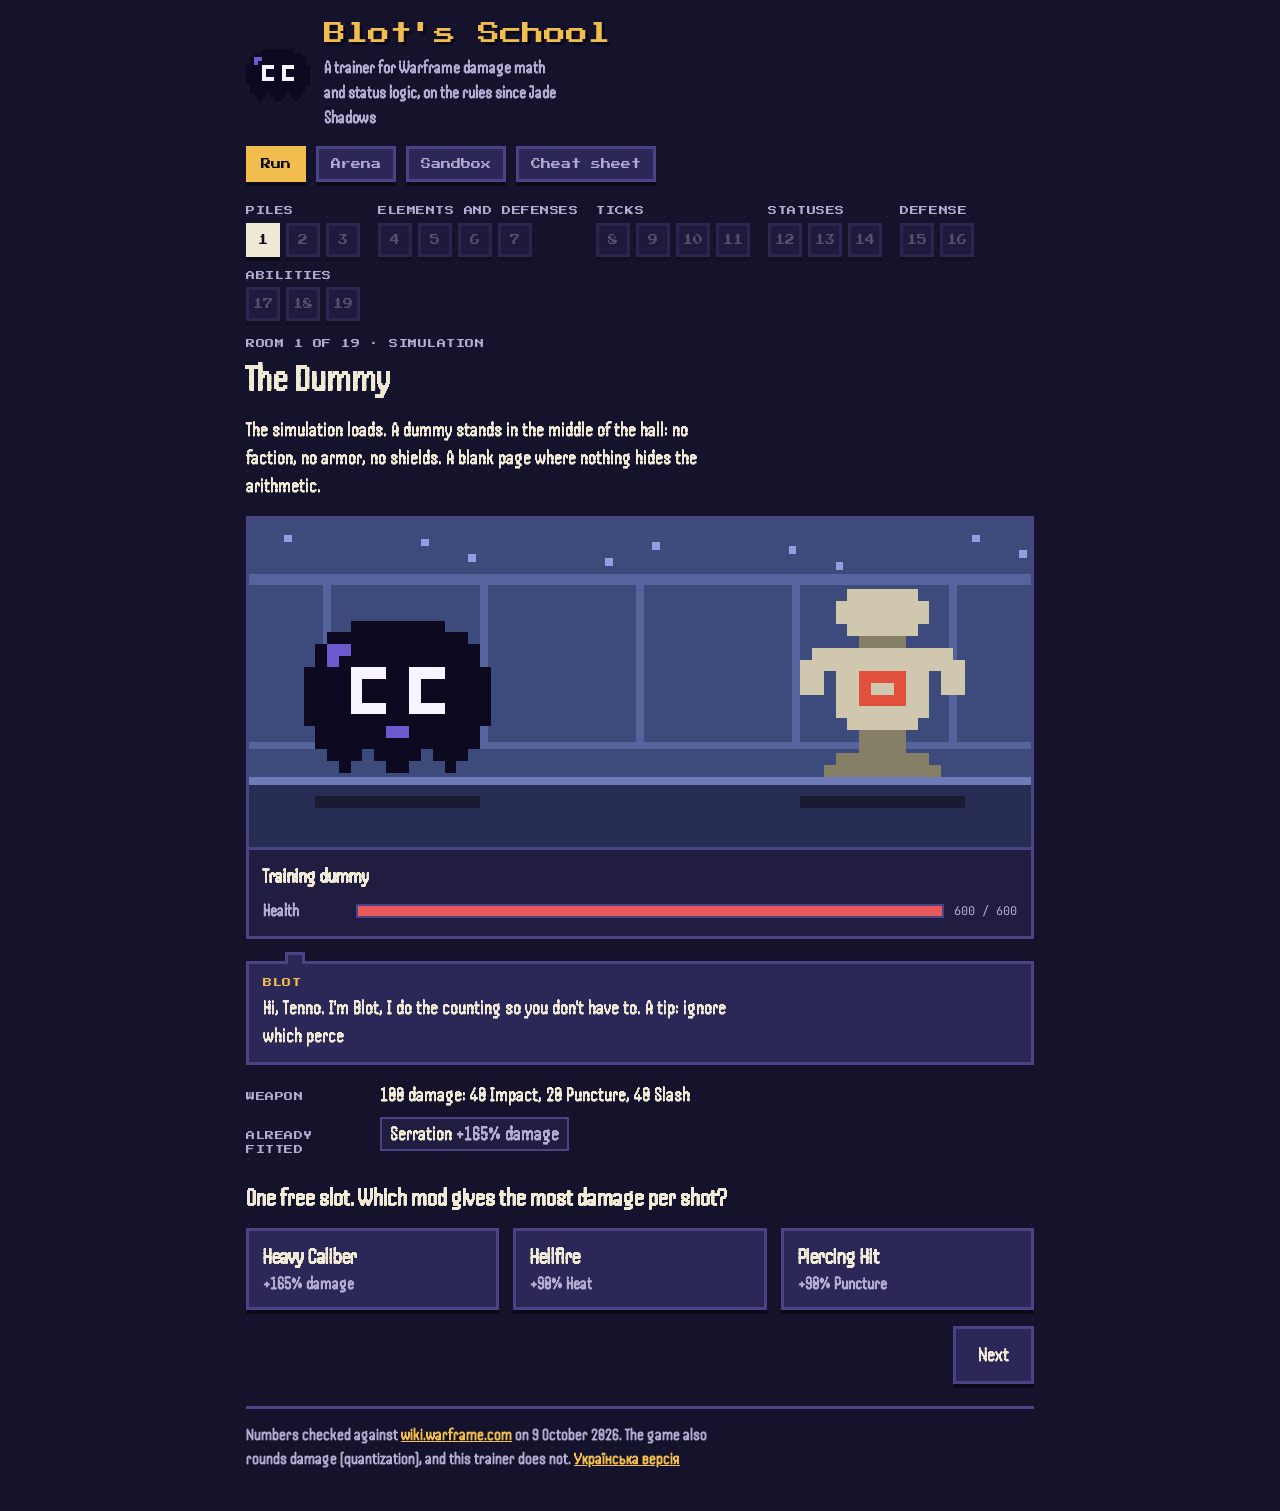
==== commit 68ba282e: "V0.2 Font cosmetic change. Added a new damage calculation submode." ====
--- a/en.html
+++ b/en.html
@@ -4,13 +4,13 @@
 <meta charset="utf-8">
 <meta name="viewport" content="width=device-width, initial-scale=1, viewport-fit=cover">
 <title>Blot's School</title>
-<meta name="description" content="A pixel trainer for Warframe damage math and status logic: a run of puzzle rooms, a faction weakness arena, a mod sandbox and a cheat sheet.">
+<meta name="description" content="A pixel trainer for Warframe damage math and status logic: a run of puzzle rooms, an arena for faction weaknesses and element combos, a mod sandbox and a cheat sheet.">
 <meta property="og:title" content="Blot's School">
-<meta property="og:description" content="A pixel trainer for Warframe damage math and status logic: a run of puzzle rooms, a faction weakness arena, a mod sandbox and a cheat sheet.">
+<meta property="og:description" content="A pixel trainer for Warframe damage math and status logic: a run of puzzle rooms, an arena for faction weaknesses and element combos, a mod sandbox and a cheat sheet.">
 <link rel="icon" href="data:image/svg+xml,%3Csvg%20xmlns%3D%22http%3A//www.w3.org/2000/svg%22%20viewBox%3D%220%200%2016%2016%22%20shape-rendering%3D%22crispEdges%22%3E%3Crect%20x%3D%224%22%20y%3D%221.5%22%20width%3D%221.02%22%20height%3D%221.02%22%20fill%3D%22%235b46c9%22/%3E%3Crect%20x%3D%225%22%20y%3D%221.5%22%20width%3D%221.02%22%20height%3D%221.02%22%20fill%3D%22%235b46c9%22/%3E%3Crect%20x%3D%226%22%20y%3D%221.5%22%20width%3D%221.02%22%20height%3D%221.02%22%20fill%3D%22%235b46c9%22/%3E%3Crect%20x%3D%227%22%20y%3D%221.5%22%20width%3D%221.02%22%20height%3D%221.02%22%20fill%3D%22%235b46c9%22/%3E%3Crect%20x%3D%228%22%20y%3D%221.5%22%20width%3D%221.02%22%20height%3D%221.02%22%20fill%3D%22%235b46c9%22/%3E%3Crect%20x%3D%229%22%20y%3D%221.5%22%20width%3D%221.02%22%20height%3D%221.02%22%20fill%3D%22%235b46c9%22/%3E%3Crect%20x%3D%2210%22%20y%3D%221.5%22%20width%3D%221.02%22%20height%3D%221.02%22%20fill%3D%22%235b46c9%22/%3E%3Crect%20x%3D%2211%22%20y%3D%221.5%22%20width%3D%221.02%22%20height%3D%221.02%22%20fill%3D%22%235b46c9%22/%3E%3Crect%20x%3D%222%22%20y%3D%222.5%22%20width%3D%221.02%22%20height%3D%221.02%22%20fill%3D%22%235b46c9%22/%3E%3Crect%20x%3D%223%22%20y%3D%222.5%22%20width%3D%221.02%22%20height%3D%221.02%22%20fill%3D%22%235b46c9%22/%3E%3Crect%20x%3D%224%22%20y%3D%222.5%22%20width%3D%221.02%22%20height%3D%221.02%22%20fill%3D%22%235b46c9%22/%3E%3Crect%20x%3D%225%22%20y%3D%222.5%22%20width%3D%221.02%22%20height%3D%221.02%22%20fill%3D%22%235b46c9%22/%3E%3Crect%20x%3D%226%22%20y%3D%222.5%22%20width%3D%221.02%22%20height%3D%221.02%22%20fill%3D%22%235b46c9%22/%3E%3Crect%20x%3D%227%22%20y%3D%222.5%22%20width%3D%221.02%22%20height%3D%221.02%22%20fill%3D%22%235b46c9%22/%3E%3Crect%20x%3D%228%22%20y%3D%222.5%22%20width%3D%221.02%22%20height%3D%221.02%22%20fill%3D%22%235b46c9%22/%3E%3Crect%20x%3D%229%22%20y%3D%222.5%22%20width%3D%221.02%22%20height%3D%221.02%22%20fill%3D%22%235b46c9%22/%3E%3Crect%20x%3D%2210%22%20y%3D%222.5%22%20width%3D%221.02%22%20height%3D%221.02%22%20fill%3D%22%235b46c9%22/%3E%3Crect%20x%3D%2211%22%20y%3D%222.5%22%20width%3D%221.02%22%20height%3D%221.02%22%20fill%3D%22%235b46c9%22/%3E%3Crect%20x%3D%2212%22%20y%3D%222.5%22%20width%3D%221.02%22%20height%3D%221.02%22%20fill%3D%22%235b46c9%22/%3E%3Crect%20x%3D%2213%22%20y%3D%222.5%22%20width%3D%221.02%22%20height%3D%221.02%22%20fill%3D%22%235b46c9%22/%3E%3Crect%20x%3D%221%22%20y%3D%223.5%22%20width%3D%221.02%22%20height%3D%221.02%22%20fill%3D%22%235b46c9%22/%3E%3Crect%20x%3D%222%22%20y%3D%223.5%22%20width%3D%221.02%22%20height%3D%221.02%22%20fill%3D%22%238f7dff%22/%3E%3Crect%20x%3D%223%22%20y%3D%223.5%22%20width%3D%221.02%22%20height%3D%221.02%22%20fill%3D%22%238f7dff%22/%3E%3Crect%20x%3D%224%22%20y%3D%223.5%22%20width%3D%221.02%22%20height%3D%221.02%22%20fill%3D%22%235b46c9%22/%3E%3Crect%20x%3D%225%22%20y%3D%223.5%22%20width%3D%221.02%22%20height%3D%221.02%22%20fill%3D%22%235b46c9%22/%3E%3Crect%20x%3D%226%22%20y%3D%223.5%22%20width%3D%221.02%22%20height%3D%221.02%22%20fill%3D%22%235b46c9%22/%3E%3Crect%20x%3D%227%22%20y%3D%223.5%22%20width%3D%221.02%22%20height%3D%221.02%22%20fill%3D%22%235b46c9%22/%3E%3Crect%20x%3D%228%22%20y%3D%223.5%22%20width%3D%221.02%22%20height%3D%221.02%22%20fill%3D%22%235b46c9%22/%3E%3Crect%20x%3D%229%22%20y%3D%223.5%22%20width%3D%221.02%22%20height%3D%221.02%22%20fill%3D%22%235b46c9%22/%3E%3Crect%20x%3D%2210%22%20y%3D%223.5%22%20width%3D%221.02%22%20height%3D%221.02%22%20fill%3D%22%235b46c9%22/%3E%3Crect%20x%3D%2211%22%20y%3D%223.5%22%20width%3D%221.02%22%20height%3D%221.02%22%20fill%3D%22%235b46c9%22/%3E%3Crect%20x%3D%2212%22%20y%3D%223.5%22%20width%3D%221.02%22%20height%3D%221.02%22%20fill%3D%22%235b46c9%22/%3E%3Crect%20x%3D%2213%22%20y%3D%223.5%22%20width%3D%221.02%22%20height%3D%221.02%22%20fill%3D%22%235b46c9%22/%3E%3Crect%20x%3D%2214%22%20y%3D%223.5%22%20width%3D%221.02%22%20height%3D%221.02%22%20fill%3D%22%235b46c9%22/%3E%3Crect%20x%3D%221%22%20y%3D%224.5%22%20width%3D%221.02%22%20height%3D%221.02%22%20fill%3D%22%235b46c9%22/%3E%3Crect%20x%3D%222%22%20y%3D%224.5%22%20width%3D%221.02%22%20height%3D%221.02%22%20fill%3D%22%238f7dff%22/%3E%3Crect%20x%3D%223%22%20y%3D%224.5%22%20width%3D%221.02%22%20height%3D%221.02%22%20fill%3D%22%235b46c9%22/%3E%3Crect%20x%3D%224%22%20y%3D%224.5%22%20width%3D%221.02%22%20height%3D%221.02%22%20fill%3D%22%235b46c9%22/%3E%3Crect%20x%3D%225%22%20y%3D%224.5%22%20width%3D%221.02%22%20height%3D%221.02%22%20fill%3D%22%235b46c9%22/%3E%3Crect%20x%3D%226%22%20y%3D%224.5%22%20width%3D%221.02%22%20height%3D%221.02%22%20fill%3D%22%235b46c9%22/%3E%3Crect%20x%3D%227%22%20y%3D%224.5%22%20width%3D%221.02%22%20height%3D%221.02%22%20fill%3D%22%235b46c9%22/%3E%3Crect%20x%3D%228%22%20y%3D%224.5%22%20width%3D%221.02%22%20height%3D%221.02%22%20fill%3D%22%235b46c9%22/%3E%3Crect%20x%3D%229%22%20y%3D%224.5%22%20width%3D%221.02%22%20height%3D%221.02%22%20fill%3D%22%235b46c9%22/%3E%3Crect%20x%3D%2210%22%20y%3D%224.5%22%20width%3D%221.02%22%20height%3D%221.02%22%20fill%3D%22%235b46c9%22/%3E%3Crect%20x%3D%2211%22%20y%3D%224.5%22%20width%3D%221.02%22%20height%3D%221.02%22%20fill%3D%22%235b46c9%22/%3E%3Crect%20x%3D%2212%22%20y%3D%224.5%22%20width%3D%221.02%22%20height%3D%221.02%22%20fill%3D%22%235b46c9%22/%3E%3Crect%20x%3D%2213%22%20y%3D%224.5%22%20width%3D%221.02%22%20height%3D%221.02%22%20fill%3D%22%235b46c9%22/%3E%3Crect%20x%3D%2214%22%20y%3D%224.5%22%20width%3D%221.02%22%20height%3D%221.02%22%20fill%3D%22%235b46c9%22/%3E%3Crect%20x%3D%220%22%20y%3D%225.5%22%20width%3D%221.02%22%20height%3D%221.02%22%20fill%3D%22%235b46c9%22/%3E%3Crect%20x%3D%221%22%20y%3D%225.5%22%20width%3D%221.02%22%20height%3D%221.02%22%20fill%3D%22%235b46c9%22/%3E%3Crect%20x%3D%222%22%20y%3D%225.5%22%20width%3D%221.02%22%20height%3D%221.02%22%20fill%3D%22%235b46c9%22/%3E%3Crect%20x%3D%223%22%20y%3D%225.5%22%20width%3D%221.02%22%20height%3D%221.02%22%20fill%3D%22%235b46c9%22/%3E%3Crect%20x%3D%224%22%20y%3D%225.5%22%20width%3D%221.02%22%20height%3D%221.02%22%20fill%3D%22%235b46c9%22/%3E%3Crect%20x%3D%225%22%20y%3D%225.5%22%20width%3D%221.02%22%20height%3D%221.02%22%20fill%3D%22%235b46c9%22/%3E%3Crect%20x%3D%226%22%20y%3D%225.5%22%20width%3D%221.02%22%20height%3D%221.02%22%20fill%3D%22%235b46c9%22/%3E%3Crect%20x%3D%227%22%20y%3D%225.5%22%20width%3D%221.02%22%20height%3D%221.02%22%20fill%3D%22%235b46c9%22/%3E%3Crect%20x%3D%228%22%20y%3D%225.5%22%20width%3D%221.02%22%20height%3D%221.02%22%20fill%3D%22%235b46c9%22/%3E%3Crect%20x%3D%229%22%20y%3D%225.5%22%20width%3D%221.02%22%20height%3D%221.02%22%20fill%3D%22%235b46c9%22/%3E%3Crect%20x%3D%2210%22%20y%3D%225.5%22%20width%3D%221.02%22%20height%3D%221.02%22%20fill%3D%22%235b46c9%22/%3E%3Crect%20x%3D%2211%22%20y%3D%225.5%22%20width%3D%221.02%22%20height%3D%221.02%22%20fill%3D%22%235b46c9%22/%3E%3Crect%20x%3D%2212%22%20y%3D%225.5%22%20width%3D%221.02%22%20height%3D%221.02%22%20fill%3D%22%235b46c9%22/%3E%3Crect%20x%3D%2213%22%20y%3D%225.5%22%20width%3D%221.02%22%20height%3D%221.02%22%20fill%3D%22%235b46c9%22/%3E%3Crect%20x%3D%2214%22%20y%3D%225.5%22%20width%3D%221.02%22%20height%3D%221.02%22%20fill%3D%22%235b46c9%22/%3E%3Crect%20x%3D%2215%22%20y%3D%225.5%22%20width%3D%221.02%22%20height%3D%221.02%22%20fill%3D%22%235b46c9%22/%3E%3Crect%20x%3D%220%22%20y%3D%226.5%22%20width%3D%221.02%22%20height%3D%221.02%22%20fill%3D%22%235b46c9%22/%3E%3Crect%20x%3D%221%22%20y%3D%226.5%22%20width%3D%221.02%22%20height%3D%221.02%22%20fill%3D%22%235b46c9%22/%3E%3Crect%20x%3D%222%22%20y%3D%226.5%22%20width%3D%221.02%22%20height%3D%221.02%22%20fill%3D%22%235b46c9%22/%3E%3Crect%20x%3D%223%22%20y%3D%226.5%22%20width%3D%221.02%22%20height%3D%221.02%22%20fill%3D%22%235b46c9%22/%3E%3Crect%20x%3D%224%22%20y%3D%226.5%22%20width%3D%221.02%22%20height%3D%221.02%22%20fill%3D%22%235b46c9%22/%3E%3Crect%20x%3D%225%22%20y%3D%226.5%22%20width%3D%221.02%22%20height%3D%221.02%22%20fill%3D%22%235b46c9%22/%3E%3Crect%20x%3D%226%22%20y%3D%226.5%22%20width%3D%221.02%22%20height%3D%221.02%22%20fill%3D%22%235b46c9%22/%3E%3Crect%20x%3D%227%22%20y%3D%226.5%22%20width%3D%221.02%22%20height%3D%221.02%22%20fill%3D%22%235b46c9%22/%3E%3Crect%20x%3D%228%22%20y%3D%226.5%22%20width%3D%221.02%22%20height%3D%221.02%22%20fill%3D%22%235b46c9%22/%3E%3Crect%20x%3D%229%22%20y%3D%226.5%22%20width%3D%221.02%22%20height%3D%221.02%22%20fill%3D%22%235b46c9%22/%3E%3Crect%20x%3D%2210%22%20y%3D%226.5%22%20width%3D%221.02%22%20height%3D%221.02%22%20fill%3D%22%235b46c9%22/%3E%3Crect%20x%3D%2211%22%20y%3D%226.5%22%20width%3D%221.02%22%20height%3D%221.02%22%20fill%3D%22%235b46c9%22/%3E%3Crect%20x%3D%2212%22%20y%3D%226.5%22%20width%3D%221.02%22%20height%3D%221.02%22%20fill%3D%22%235b46c9%22/%3E%3Crect%20x%3D%2213%22%20y%3D%226.5%22%20width%3D%221.02%22%20height%3D%221.02%22%20fill%3D%22%235b46c9%22/%3E%3Crect%20x%3D%2214%22%20y%3D%226.5%22%20width%3D%221.02%22%20height%3D%221.02%22%20fill%3D%22%235b46c9%22/%3E%3Crect%20x%3D%2215%22%20y%3D%226.5%22%20width%3D%221.02%22%20height%3D%221.02%22%20fill%3D%22%235b46c9%22/%3E%3Crect%20x%3D%220%22%20y%3D%227.5%22%20width%3D%221.02%22%20height%3D%221.02%22%20fill%3D%22%235b46c9%22/%3E%3Crect%20x%3D%221%22%20y%3D%227.5%22%20width%3D%221.02%22%20height%3D%221.02%22%20fill%3D%22%235b46c9%22/%3E%3Crect%20x%3D%222%22%20y%3D%227.5%22%20width%3D%221.02%22%20height%3D%221.02%22%20fill%3D%22%235b46c9%22/%3E%3Crect%20x%3D%223%22%20y%3D%227.5%22%20width%3D%221.02%22%20height%3D%221.02%22%20fill%3D%22%235b46c9%22/%3E%3Crect%20x%3D%224%22%20y%3D%227.5%22%20width%3D%221.02%22%20height%3D%221.02%22%20fill%3D%22%235b46c9%22/%3E%3Crect%20x%3D%225%22%20y%3D%227.5%22%20width%3D%221.02%22%20height%3D%221.02%22%20fill%3D%22%235b46c9%22/%3E%3Crect%20x%3D%226%22%20y%3D%227.5%22%20width%3D%221.02%22%20height%3D%221.02%22%20fill%3D%22%235b46c9%22/%3E%3Crect%20x%3D%227%22%20y%3D%227.5%22%20width%3D%221.02%22%20height%3D%221.02%22%20fill%3D%22%235b46c9%22/%3E%3Crect%20x%3D%228%22%20y%3D%227.5%22%20width%3D%221.02%22%20height%3D%221.02%22%20fill%3D%22%235b46c9%22/%3E%3Crect%20x%3D%229%22%20y%3D%227.5%22%20width%3D%221.02%22%20height%3D%221.02%22%20fill%3D%22%235b46c9%22/%3E%3Crect%20x%3D%2210%22%20y%3D%227.5%22%20width%3D%221.02%22%20height%3D%221.02%22%20fill%3D%22%235b46c9%22/%3E%3Crect%20x%3D%2211%22%20y%3D%227.5%22%20width%3D%221.02%22%20height%3D%221.02%22%20fill%3D%22%235b46c9%22/%3E%3Crect%20x%3D%2212%22%20y%3D%227.5%22%20width%3D%221.02%22%20height%3D%221.02%22%20fill%3D%22%235b46c9%22/%3E%3Crect%20x%3D%2213%22%20y%3D%227.5%22%20width%3D%221.02%22%20height%3D%221.02%22%20fill%3D%22%235b46c9%22/%3E%3Crect%20x%3D%2214%22%20y%3D%227.5%22%20width%3D%221.02%22%20height%3D%221.02%22%20fill%3D%22%235b46c9%22/%3E%3Crect%20x%3D%2215%22%20y%3D%227.5%22%20width%3D%221.02%22%20height%3D%221.02%22%20fill%3D%22%235b46c9%22/%3E%3Crect%20x%3D%220%22%20y%3D%228.5%22%20width%3D%221.02%22%20height%3D%221.02%22%20fill%3D%22%235b46c9%22/%3E%3Crect%20x%3D%221%22%20y%3D%228.5%22%20width%3D%221.02%22%20height%3D%221.02%22%20fill%3D%22%235b46c9%22/%3E%3Crect%20x%3D%222%22%20y%3D%228.5%22%20width%3D%221.02%22%20height%3D%221.02%22%20fill%3D%22%235b46c9%22/%3E%3Crect%20x%3D%223%22%20y%3D%228.5%22%20width%3D%221.02%22%20height%3D%221.02%22%20fill%3D%22%235b46c9%22/%3E%3Crect%20x%3D%224%22%20y%3D%228.5%22%20width%3D%221.02%22%20height%3D%221.02%22%20fill%3D%22%235b46c9%22/%3E%3Crect%20x%3D%225%22%20y%3D%228.5%22%20width%3D%221.02%22%20height%3D%221.02%22%20fill%3D%22%235b46c9%22/%3E%3Crect%20x%3D%226%22%20y%3D%228.5%22%20width%3D%221.02%22%20height%3D%221.02%22%20fill%3D%22%235b46c9%22/%3E%3Crect%20x%3D%227%22%20y%3D%228.5%22%20width%3D%221.02%22%20height%3D%221.02%22%20fill%3D%22%235b46c9%22/%3E%3Crect%20x%3D%228%22%20y%3D%228.5%22%20width%3D%221.02%22%20height%3D%221.02%22%20fill%3D%22%235b46c9%22/%3E%3Crect%20x%3D%229%22%20y%3D%228.5%22%20width%3D%221.02%22%20height%3D%221.02%22%20fill%3D%22%235b46c9%22/%3E%3Crect%20x%3D%2210%22%20y%3D%228.5%22%20width%3D%221.02%22%20height%3D%221.02%22%20fill%3D%22%235b46c9%22/%3E%3Crect%20x%3D%2211%22%20y%3D%228.5%22%20width%3D%221.02%22%20height%3D%221.02%22%20fill%3D%22%235b46c9%22/%3E%3Crect%20x%3D%2212%22%20y%3D%228.5%22%20width%3D%221.02%22%20height%3D%221.02%22%20fill%3D%22%235b46c9%22/%3E%3Crect%20x%3D%2213%22%20y%3D%228.5%22%20width%3D%221.02%22%20height%3D%221.02%22%20fill%3D%22%235b46c9%22/%3E%3Crect%20x%3D%2214%22%20y%3D%228.5%22%20width%3D%221.02%22%20height%3D%221.02%22%20fill%3D%22%235b46c9%22/%3E%3Crect%20x%3D%2215%22%20y%3D%228.5%22%20width%3D%221.02%22%20height%3D%221.02%22%20fill%3D%22%235b46c9%22/%3E%3Crect%20x%3D%220%22%20y%3D%229.5%22%20width%3D%221.02%22%20height%3D%221.02%22%20fill%3D%22%235b46c9%22/%3E%3Crect%20x%3D%221%22%20y%3D%229.5%22%20width%3D%221.02%22%20height%3D%221.02%22%20fill%3D%22%235b46c9%22/%3E%3Crect%20x%3D%222%22%20y%3D%229.5%22%20width%3D%221.02%22%20height%3D%221.02%22%20fill%3D%22%235b46c9%22/%3E%3Crect%20x%3D%223%22%20y%3D%229.5%22%20width%3D%221.02%22%20height%3D%221.02%22%20fill%3D%22%235b46c9%22/%3E%3Crect%20x%3D%224%22%20y%3D%229.5%22%20width%3D%221.02%22%20height%3D%221.02%22%20fill%3D%22%235b46c9%22/%3E%3Crect%20x%3D%225%22%20y%3D%229.5%22%20width%3D%221.02%22%20height%3D%221.02%22%20fill%3D%22%235b46c9%22/%3E%3Crect%20x%3D%226%22%20y%3D%229.5%22%20width%3D%221.02%22%20height%3D%221.02%22%20fill%3D%22%235b46c9%22/%3E%3Crect%20x%3D%227%22%20y%3D%229.5%22%20width%3D%221.02%22%20height%3D%221.02%22%20fill%3D%22%235b46c9%22/%3E%3Crect%20x%3D%228%22%20y%3D%229.5%22%20width%3D%221.02%22%20height%3D%221.02%22%20fill%3D%22%235b46c9%22/%3E%3Crect%20x%3D%229%22%20y%3D%229.5%22%20width%3D%221.02%22%20height%3D%221.02%22%20fill%3D%22%235b46c9%22/%3E%3Crect%20x%3D%2210%22%20y%3D%229.5%22%20width%3D%221.02%22%20height%3D%221.02%22%20fill%3D%22%235b46c9%22/%3E%3Crect%20x%3D%2211%22%20y%3D%229.5%22%20width%3D%221.02%22%20height%3D%221.02%22%20fill%3D%22%235b46c9%22/%3E%3Crect%20x%3D%2212%22%20y%3D%229.5%22%20width%3D%221.02%22%20height%3D%221.02%22%20fill%3D%22%235b46c9%22/%3E%3Crect%20x%3D%2213%22%20y%3D%229.5%22%20width%3D%221.02%22%20height%3D%221.02%22%20fill%3D%22%235b46c9%22/%3E%3Crect%20x%3D%2214%22%20y%3D%229.5%22%20width%3D%221.02%22%20height%3D%221.02%22%20fill%3D%22%235b46c9%22/%3E%3Crect%20x%3D%2215%22%20y%3D%229.5%22%20width%3D%221.02%22%20height%3D%221.02%22%20fill%3D%22%235b46c9%22/%3E%3Crect%20x%3D%221%22%20y%3D%2210.5%22%20width%3D%221.02%22%20height%3D%221.02%22%20fill%3D%22%235b46c9%22/%3E%3Crect%20x%3D%222%22%20y%3D%2210.5%22%20width%3D%221.02%22%20height%3D%221.02%22%20fill%3D%22%235b46c9%22/%3E%3Crect%20x%3D%223%22%20y%3D%2210.5%22%20width%3D%221.02%22%20height%3D%221.02%22%20fill%3D%22%235b46c9%22/%3E%3Crect%20x%3D%224%22%20y%3D%2210.5%22%20width%3D%221.02%22%20height%3D%221.02%22%20fill%3D%22%235b46c9%22/%3E%3Crect%20x%3D%225%22%20y%3D%2210.5%22%20width%3D%221.02%22%20height%3D%221.02%22%20fill%3D%22%235b46c9%22/%3E%3Crect%20x%3D%226%22%20y%3D%2210.5%22%20width%3D%221.02%22%20height%3D%221.02%22%20fill%3D%22%235b46c9%22/%3E%3Crect%20x%3D%227%22%20y%3D%2210.5%22%20width%3D%221.02%22%20height%3D%221.02%22%20fill%3D%22%235b46c9%22/%3E%3Crect%20x%3D%228%22%20y%3D%2210.5%22%20width%3D%221.02%22%20height%3D%221.02%22%20fill%3D%22%235b46c9%22/%3E%3Crect%20x%3D%229%22%20y%3D%2210.5%22%20width%3D%221.02%22%20height%3D%221.02%22%20fill%3D%22%235b46c9%22/%3E%3Crect%20x%3D%2210%22%20y%3D%2210.5%22%20width%3D%221.02%22%20height%3D%221.02%22%20fill%3D%22%235b46c9%22/%3E%3Crect%20x%3D%2211%22%20y%3D%2210.5%22%20width%3D%221.02%22%20height%3D%221.02%22%20fill%3D%22%235b46c9%22/%3E%3Crect%20x%3D%2212%22%20y%3D%2210.5%22%20width%3D%221.02%22%20height%3D%221.02%22%20fill%3D%22%235b46c9%22/%3E%3Crect%20x%3D%2213%22%20y%3D%2210.5%22%20width%3D%221.02%22%20height%3D%221.02%22%20fill%3D%22%235b46c9%22/%3E%3Crect%20x%3D%2214%22%20y%3D%2210.5%22%20width%3D%221.02%22%20height%3D%221.02%22%20fill%3D%22%235b46c9%22/%3E%3Crect%20x%3D%221%22%20y%3D%2211.5%22%20width%3D%221.02%22%20height%3D%221.02%22%20fill%3D%22%235b46c9%22/%3E%3Crect%20x%3D%222%22%20y%3D%2211.5%22%20width%3D%221.02%22%20height%3D%221.02%22%20fill%3D%22%235b46c9%22/%3E%3Crect%20x%3D%223%22%20y%3D%2211.5%22%20width%3D%221.02%22%20height%3D%221.02%22%20fill%3D%22%235b46c9%22/%3E%3Crect%20x%3D%224%22%20y%3D%2211.5%22%20width%3D%221.02%22%20height%3D%221.02%22%20fill%3D%22%235b46c9%22/%3E%3Crect%20x%3D%225%22%20y%3D%2211.5%22%20width%3D%221.02%22%20height%3D%221.02%22%20fill%3D%22%235b46c9%22/%3E%3Crect%20x%3D%226%22%20y%3D%2211.5%22%20width%3D%221.02%22%20height%3D%221.02%22%20fill%3D%22%235b46c9%22/%3E%3Crect%20x%3D%227%22%20y%3D%2211.5%22%20width%3D%221.02%22%20height%3D%221.02%22%20fill%3D%22%235b46c9%22/%3E%3Crect%20x%3D%228%22%20y%3D%2211.5%22%20width%3D%221.02%22%20height%3D%221.02%22%20fill%3D%22%235b46c9%22/%3E%3Crect%20x%3D%229%22%20y%3D%2211.5%22%20width%3D%221.02%22%20height%3D%221.02%22%20fill%3D%22%235b46c9%22/%3E%3Crect%20x%3D%2210%22%20y%3D%2211.5%22%20width%3D%221.02%22%20height%3D%221.02%22%20fill%3D%22%235b46c9%22/%3E%3Crect%20x%3D%2211%22%20y%3D%2211.5%22%20width%3D%221.02%22%20height%3D%221.02%22%20fill%3D%22%235b46c9%22/%3E%3Crect%20x%3D%2212%22%20y%3D%2211.5%22%20width%3D%221.02%22%20height%3D%221.02%22%20fill%3D%22%235b46c9%22/%3E%3Crect%20x%3D%2213%22%20y%3D%2211.5%22%20width%3D%221.02%22%20height%3D%221.02%22%20fill%3D%22%235b46c9%22/%3E%3Crect%20x%3D%2214%22%20y%3D%2211.5%22%20width%3D%221.02%22%20height%3D%221.02%22%20fill%3D%22%235b46c9%22/%3E%3Crect%20x%3D%222%22%20y%3D%2212.5%22%20width%3D%221.02%22%20height%3D%221.02%22%20fill%3D%22%235b46c9%22/%3E%3Crect%20x%3D%223%22%20y%3D%2212.5%22%20width%3D%221.02%22%20height%3D%221.02%22%20fill%3D%22%235b46c9%22/%3E%3Crect%20x%3D%224%22%20y%3D%2212.5%22%20width%3D%221.02%22%20height%3D%221.02%22%20fill%3D%22%235b46c9%22/%3E%3Crect%20x%3D%226%22%20y%3D%2212.5%22%20width%3D%221.02%22%20height%3D%221.02%22%20fill%3D%22%235b46c9%22/%3E%3Crect%20x%3D%227%22%20y%3D%2212.5%22%20width%3D%221.02%22%20height%3D%221.02%22%20fill%3D%22%235b46c9%22/%3E%3Crect%20x%3D%228%22%20y%3D%2212.5%22%20width%3D%221.02%22%20height%3D%221.02%22%20fill%3D%22%235b46c9%22/%3E%3Crect%20x%3D%229%22%20y%3D%2212.5%22%20width%3D%221.02%22%20height%3D%221.02%22%20fill%3D%22%235b46c9%22/%3E%3Crect%20x%3D%2211%22%20y%3D%2212.5%22%20width%3D%221.02%22%20height%3D%221.02%22%20fill%3D%22%235b46c9%22/%3E%3Crect%20x%3D%2212%22%20y%3D%2212.5%22%20width%3D%221.02%22%20height%3D%221.02%22%20fill%3D%22%235b46c9%22/%3E%3Crect%20x%3D%2213%22%20y%3D%2212.5%22%20width%3D%221.02%22%20height%3D%221.02%22%20fill%3D%22%235b46c9%22/%3E%3Crect%20x%3D%223%22%20y%3D%2213.5%22%20width%3D%221.02%22%20height%3D%221.02%22%20fill%3D%22%235b46c9%22/%3E%3Crect%20x%3D%227%22%20y%3D%2213.5%22%20width%3D%221.02%22%20height%3D%221.02%22%20fill%3D%22%235b46c9%22/%3E%3Crect%20x%3D%228%22%20y%3D%2213.5%22%20width%3D%221.02%22%20height%3D%221.02%22%20fill%3D%22%235b46c9%22/%3E%3Crect%20x%3D%2212%22%20y%3D%2213.5%22%20width%3D%221.02%22%20height%3D%221.02%22%20fill%3D%22%235b46c9%22/%3E%3Crect%20x%3D%224%22%20y%3D%225.5%22%20width%3D%223%22%20height%3D%224%22%20fill%3D%22%23fff%22/%3E%3Crect%20x%3D%225%22%20y%3D%226.5%22%20width%3D%222%22%20height%3D%222%22%20fill%3D%22%230d0920%22/%3E%3Crect%20x%3D%229%22%20y%3D%225.5%22%20width%3D%223%22%20height%3D%224%22%20fill%3D%22%23fff%22/%3E%3Crect%20x%3D%2210%22%20y%3D%226.5%22%20width%3D%222%22%20height%3D%222%22%20fill%3D%22%230d0920%22/%3E%3C/svg%3E">
 <link rel="preconnect" href="https://fonts.googleapis.com">
 <link rel="preconnect" href="https://fonts.gstatic.com" crossorigin>
-<link rel="stylesheet" href="https://fonts.googleapis.com/css2?family=JetBrains+Mono:wght@400;700&family=Pixelify+Sans:wght@400;600&family=Press+Start+2P&display=swap">
+<link rel="stylesheet" href="https://fonts.googleapis.com/css2?family=Handjet:wght@500;700&family=JetBrains+Mono:wght@400;700&family=Press+Start+2P&display=swap">
 <style>
 html { -webkit-text-size-adjust: 100%; }
 body { margin: 0; }
@@ -24,14 +24,14 @@
   --good: #86dba6; --bad: #f58a78;
   --shield: #58b4ff; --health: #e85a5a; --armor: #f0c64a;
   --f-display: "Press Start 2P", "Courier New", monospace;
-  --f-body: "Pixelify Sans", "Trebuchet MS", Verdana, sans-serif;
+  --f-body: "Handjet", "Arial Narrow", "Trebuchet MS", sans-serif;
   --f-data: "JetBrains Mono", ui-monospace, Consolas, monospace;
 }
 * { box-sizing: border-box; }
 body {
   background: var(--void); color: var(--ink);
   background-image: radial-gradient(var(--panel) 1px, transparent 1px); background-size: 16px 16px;
-  font: 17px/1.5 var(--f-body);
+  font: 500 20px/1.4 var(--f-body);
 }
 .wrap { max-width: 820px; margin-inline: auto; padding-inline: 16px; padding-block: 20px 40px; display: flex; flex-direction: column; gap: 22px; }
 p, h1, h2, h3, h4, ul, ol, dl, dd, pre { margin: 0; }
@@ -43,7 +43,7 @@
 .brand { display: flex; gap: 14px; align-items: center; min-width: 0; }
 .brand .logo { width: 64px; height: 52px; flex: none; }
 h1 { font: 400 clamp(15px, 4.2vw, 22px)/1.3 var(--f-display); color: var(--gold); text-shadow: 3px 3px 0 var(--pit); }
-.tag { color: var(--dim); font-size: 15px; margin-top: 6px; max-width: 34ch; }
+.tag { color: var(--dim); font-size: 18px; margin-top: 6px; max-width: 34ch; }
 .tabs { display: flex; flex-wrap: wrap; gap: 10px; }
 
 /* Кнопки */
@@ -57,7 +57,7 @@
 .tab { padding: 8px 12px; font: 400 10px/1.4 var(--f-display); color: var(--dim); }
 .tab[aria-selected="true"] { color: var(--pit); background: var(--gold); border-color: var(--gold); }
 .btn { padding: 12px 14px; }
-.btn.go { background: var(--gold); border-color: var(--gold); color: var(--pit); font-weight: 600; }
+.btn.go { background: var(--gold); border-color: var(--gold); color: var(--pit); font-weight: 700; }
 .btn.next { padding-inline: 22px; }
 
 /* Похід */
@@ -71,7 +71,7 @@
 .pip.star { color: var(--gold); border-color: var(--gold); font-size: 14px; }
 .pip.cur { background: var(--ink); color: var(--pit); border-color: var(--ink); }
 .eyebrow, .lab, .who { font: 400 9px/1.6 var(--f-display); letter-spacing: .06em; text-transform: uppercase; color: var(--dim); }
-h2 { font: 600 clamp(24px, 6vw, 32px)/1.15 var(--f-body); text-wrap: balance; margin-top: 6px; }
+h2 { font: 700 clamp(28px, 7.4vw, 38px)/1.12 var(--f-body); text-wrap: balance; margin-top: 6px; }
 .narr { max-width: 62ch; }
 .stage { position: relative; border: 3px solid var(--line); background: var(--pit); }
 .stage canvas { display: block; width: 100%; height: auto; }
@@ -86,7 +86,7 @@
 .chip { font: 400 13px/1.4 var(--f-data); padding: 1px 8px; border: 2px solid var(--line); color: var(--dim); }
 .chip.arm { color: var(--armor); border-color: var(--armor); }
 .bar { display: grid; grid-template-columns: 5.2rem minmax(0, 1fr) auto; gap: 10px; align-items: center; }
-.b-l { font-size: 15px; color: var(--dim); }
+.b-l { font-size: 18px; color: var(--dim); }
 .b-t { height: 14px; background: var(--pit); border: 2px solid var(--line); }
 .b-t i { display: block; height: 100%; background: var(--health); transition: width .6s steps(12); }
 .bar.sh .b-t i { background: var(--shield); }
@@ -104,12 +104,13 @@
 .chips { display: flex; flex-wrap: wrap; gap: 8px; }
 .mod { border: 2px solid var(--line); background: var(--panel); padding: 1px 8px; }
 .mod i { font-style: normal; color: var(--dim); }
-.ask { font: 600 21px/1.25 var(--f-body); text-wrap: balance; margin-top: 8px; }
+.ask { font: 700 25px/1.2 var(--f-body); text-wrap: balance; margin-top: 8px; }
 .opts { display: grid; grid-template-columns: repeat(auto-fit, minmax(200px, 1fr)); gap: 14px; }
 .opts.four { grid-template-columns: repeat(auto-fit, minmax(140px, 1fr)); }
+.opts.wide { grid-template-columns: repeat(auto-fit, minmax(240px, 1fr)); }
 .opt { display: flex; flex-direction: column; gap: 3px; min-width: 0; }
-.o-t { font-weight: 600; font-size: 18px; line-height: 1.25; }
-.o-s { color: var(--dim); font-size: 15px; line-height: 1.3; }
+.o-t { font-weight: 700; font-size: 22px; line-height: 1.2; }
+.o-s { color: var(--dim); font-size: 18px; line-height: 1.3; }
 .o-v { margin-top: 6px; font: 700 13px/1 var(--f-data); color: var(--dim); }
 .opt.was { background: var(--panel); }
 .opt.best { border-color: var(--good); }
@@ -135,7 +136,7 @@
 .how tr.sum td { color: var(--ink); font-weight: 700; }
 .how tr.total td { color: var(--gold); font-weight: 700; border-bottom: 0; border-top: 2px solid var(--line); }
 .how td:first-child { color: var(--dim); }
-.weak { display: flex; flex-wrap: wrap; gap: 6px 16px; align-items: baseline; font-size: 15px; }
+.weak { display: flex; flex-wrap: wrap; gap: 6px 16px; align-items: baseline; font-size: 18px; }
 .ty { display: inline-flex; align-items: center; gap: 5px; white-space: nowrap; }
 .ty::before { content: ""; width: 9px; height: 9px; background: var(--c, var(--dim)); flex: none; }
 .ty[data-t="Impact"] { --c: #a9bdd0; } .ty[data-t="Puncture"] { --c: #d2bf9f; } .ty[data-t="Slash"] { --c: #e08f8f; }
@@ -144,7 +145,7 @@
 .ty[data-t="Magnetic"] { --c: #6f8df5; } .ty[data-t="Radiation"] { --c: #f0e06a; } .ty[data-t="Viral"] { --c: #e58fd0; } .ty[data-t="Void"] { --c: #8ff0e0; }
 .cmp { display: flex; flex-direction: column; gap: 8px; }
 .c-row { display: grid; grid-template-columns: minmax(0, 1.3fr) minmax(0, 2fr) 4.6rem; gap: 10px; align-items: center; }
-.c-n { font-size: 15px; line-height: 1.25; }
+.c-n { font-size: 18px; line-height: 1.25; }
 .c-b { height: 12px; background: var(--pit); border: 2px solid var(--line); }
 .c-b i { display: block; height: 100%; background: var(--dim); }
 .c-row.best .c-b i { background: var(--good); }
@@ -158,49 +159,59 @@
 /* Пісочниця */
 .sb-sum {
   position: sticky; top: 0; z-index: 3; margin-top: -16px; border: 3px solid var(--line); background: var(--panel);
-  padding: 10px 14px; display: flex; flex-wrap: wrap; gap: 4px 16px; align-items: flex-end; justify-content: space-between;
-}
-.sb-sum .big { margin-top: 2px; }
+  padding: 8px 14px; display: flex; flex-wrap: wrap; gap: 2px 14px; align-items: flex-end; justify-content: space-between;
+}
+.sb-sum .big { margin-top: 2px; font-size: clamp(16px, 5vw, 22px); }
 .sum-r { display: flex; flex-direction: column; align-items: flex-end; gap: 2px; }
-.link { font: inherit; font-size: 15px; color: var(--gold); background: none; border: 0; padding: 4px 0; text-decoration: underline; cursor: pointer; }
+.dps { font-weight: 700; font-size: 18px; line-height: 1.2; color: var(--gold); }
+.link { font: inherit; font-size: 18px; line-height: 1.2; color: var(--gold); background: none; border: 0; padding: 4px 0; text-decoration: underline; cursor: pointer; }
 .sandbox .result { scroll-margin-top: 104px; }
-.mult { font: 700 14px/1.4 var(--f-data); color: var(--good); font-variant-numeric: tabular-nums; }
+.mult { font-weight: 700; font-size: 18px; line-height: 1.2; color: var(--good); }
 fieldset { border: 3px solid var(--line); margin: 0; padding: 10px 14px 14px; min-width: 0; display: flex; flex-direction: column; gap: 10px; }
 legend { padding: 0 8px; }
 .seg { display: grid; grid-template-columns: repeat(3, minmax(0, 1fr)); gap: 10px; }
+.seg.two { grid-template-columns: repeat(2, minmax(0, 1fr)); }
 .seg .btn { text-align: center; padding: 10px 4px; overflow-wrap: anywhere; }
-.seg .btn[aria-pressed="true"] { background: var(--ink); color: var(--pit); border-color: var(--ink); font-weight: 600; }
-.w-desc { color: var(--dim); font-size: 15px; }
+.seg .btn[aria-pressed="true"] { background: var(--ink); color: var(--pit); border-color: var(--ink); font-weight: 700; }
+.w-desc { color: var(--dim); font-size: 18px; }
 .fields { display: flex; flex-wrap: wrap; gap: 12px 18px; align-items: flex-end; }
-.fields label { display: flex; flex-direction: column; gap: 4px; font-size: 15px; color: var(--dim); min-width: 0; }
+.fields label { display: flex; flex-direction: column; gap: 4px; font-size: 18px; color: var(--dim); min-width: 0; }
 .fields label.chk { flex-direction: row; align-items: center; gap: 8px; color: var(--ink); min-height: 44px; cursor: pointer; }
 select { font: inherit; color: var(--ink); background: var(--panel-2); border: 3px solid var(--line); border-radius: 0; padding: 8px 10px; max-width: 100%; }
 input[type="checkbox"] { width: 20px; height: 20px; margin: 0; accent-color: var(--gold); }
 .sb-head { display: flex; justify-content: space-between; align-items: center; gap: 12px; margin-top: 6px; }
-.btn.small { padding: 6px 12px; font-size: 15px; }
+.btn.small { padding: 6px 12px; font-size: 18px; }
 .slots { list-style: none; padding: 0; display: grid; grid-template-columns: repeat(auto-fill, minmax(150px, 1fr)); gap: 10px; }
 .slot { min-height: 48px; display: flex; align-items: center; gap: 8px; padding: 8px 12px; width: 100%; line-height: 1.25; }
 .slot.empty { border: 3px dashed var(--line); color: var(--line); font: 400 10px/1 var(--f-display); }
-.slot .x { margin-left: auto; color: var(--dim); font: 700 16px/1 var(--f-data); }
+.slots li { min-width: 0; }
+.slot span:not(.pl):not(.x), .pal .o-t, .pal .o-s { min-width: 0; overflow-wrap: anywhere; }
+.slot .x { margin-left: auto; flex: none; color: var(--dim); font: 700 16px/1 var(--f-data); }
 .palette { display: flex; flex-direction: column; gap: 14px; }
 .pal-g { display: flex; flex-direction: column; gap: 8px; }
 .pal { display: grid; grid-template-columns: repeat(auto-fill, minmax(150px, 1fr)); gap: 10px; }
 .pal .btn { padding: 8px 12px; display: flex; flex-direction: column; gap: 1px; min-width: 0; }
-.pal .o-t { font-size: 17px; }
+.pal .o-t { font-size: 20px; }
 .pal .btn:disabled { opacity: .45; cursor: default; }
 .pl { display: inline-block; width: 9px; height: 9px; margin-right: 7px; background: var(--dim); flex: none; }
 .pl[data-p="base"] { background: var(--gold); } .pl[data-p="elem"] { background: #5fd1a8; } .pl[data-p="fac"] { background: #e58fd0; }
+.pl[data-p="rate"] { background: #b79cf5; }
 .pl[data-p="crit"] { background: #f2884b; } .pl[data-p="ms"] { background: var(--shield); } .pl[data-p="st"] { background: #8fd16a; }
 .piles b { color: var(--ink); font-weight: 400; }
+.piles b .ty { margin-right: 6px; }
 .piles .f { display: block; font-size: 12px; white-space: normal; }
 .piles tr.off td { opacity: .5; }
 .parts { list-style: none; padding: 0; display: flex; flex-direction: column; gap: 10px; }
 .part { border-left: 3px solid var(--line); padding-left: 10px; display: flex; flex-direction: column; gap: 2px; }
 .p-h { display: flex; flex-wrap: wrap; gap: 4px 12px; align-items: center; }
-.p-h .ty { font-weight: 600; }
+.p-h .ty { font-weight: 700; }
 .tm { font: 700 12px/1 var(--f-data); padding: 3px 6px; border: 2px solid currentColor; }
 .tm.up { color: var(--good); } .tm.down { color: var(--bad); }
-.p-s { color: var(--dim); font-size: 15px; }
+.p-s { color: var(--dim); font-size: 18px; }
+
+.chain { display: flex; flex-wrap: wrap; gap: 4px 12px; align-items: center; }
+.slotn { font: 400 10px/1 var(--f-display); color: var(--dim); margin-right: -4px; }
+.combo .opt { flex-direction: row; flex-wrap: wrap; gap: 4px 8px; align-items: center; }
 
 /* Шпаргалка */
 .fx { width: 100%; border-collapse: collapse; }
@@ -208,16 +219,16 @@
 .fx td { padding: 8px 12px 8px 0; border-top: 1px dashed var(--line); vertical-align: top; }
 .fx .none { color: var(--dim); }
 .fx.xh { min-width: 520px; }
-.fx.xh td:first-child { font-weight: 600; }
+.fx.xh td:first-child { font-weight: 700; }
 .fx.xh td:last-child { color: var(--dim); }
-.narr.small { font-size: 15px; color: var(--dim); }
+.narr.small { font-size: 18px; color: var(--dim); }
 .formula { font: 400 13px/1.7 var(--f-data); background: var(--panel); border: 3px solid var(--line); padding: 14px; width: max-content; min-width: 100%; }
 .combos { list-style: none; padding: 0; display: grid; grid-template-columns: repeat(auto-fit, minmax(230px, 1fr)); gap: 8px 16px; }
 .status { display: flex; flex-direction: column; gap: 10px; }
 .status > div { display: flex; flex-wrap: wrap; gap: 2px 14px; }
-.status dt { flex: 0 0 8rem; font-weight: 600; }
+.status dt { flex: 0 0 8rem; font-weight: 700; }
 .status dd { flex: 1 1 16rem; min-width: 0; max-width: 60ch; }
-.foot { color: var(--dim); font-size: 14px; border-top: 3px solid var(--line); padding-top: 14px; }
+.foot { color: var(--dim); font-size: 17px; border-top: 3px solid var(--line); padding-top: 14px; }
 .foot p { max-width: 70ch; }
 @media (prefers-reduced-motion: reduce) { .b-t i { transition: none; } .dmg.pop { animation: none; } }
 </style>
@@ -362,6 +373,42 @@
   if (t === 'Gas') return 0.5 * b.modBase * f * def;
   if (t === 'Blast') return 0.3 * b.modBase * f * def;
   return null;
+}
+/* Час. Між пострілами 1 / скорострільність, після магазину ще перезарядка (цикл = магазин / скорострільність + перезарядка). */
+function shotTimes(fr, mag, reload, T) {
+  const out = [], cycle = mag / fr + reload;
+  for (let c = 0; c < 1e5; c++) {
+    for (let i = 0; i < mag; i++) {
+      const t = c * cycle + i / fr;
+      if (t >= T - 1e-9) return out;
+      out.push(t);
+    }
+  }
+  return out;
+}
+/* Коли тікає прок, рахуючи від влучання (за вікі). Gas узято як Toxin, затримка Blast 1.5 с. */
+const TICK_AT = { Slash: [1, 2, 3, 4, 5, 6], Heat: [1, 2, 3, 4, 5, 6], Toxin: [1, 2, 3, 4, 5, 6], Gas: [1, 2, 3, 4, 5, 6], Electricity: [0, 1, 2, 3, 4, 5], Blast: [1.5] };
+/* Шкода за вікно T секунд у середньому: проки рахуються дробами, тік множиться на середній крит.
+   Heat: новий прок оновлює тривалість усіх стаків. low = без оновлення (6 тіків на стак), upper = стаки не згасають
+   до кінця вікна, dmg = оцінка: стак живе в середньому (e^(6λ) − 1) / λ секунд при λ проків за секунду (потік Пуассона). */
+function windowDamage(b, tg, rate, T) {
+  const h = hit(b, tg), shot = h.health * b.ms, times = shotTimes(rate.fr, rate.mag, rate.reload, T), N = times.length;
+  const dots = [];
+  for (const l of h.lines) {
+    const tick = dotTick(b, tg, l.t);
+    if (tick === null) continue;
+    const per = b.ms * b.sc * (l.v / b.total), at = TICK_AT[l.t];
+    const heat = l.t === 'Heat', lam = per * N / T, life = lam > 0 ? Math.expm1(6 * lam) / lam : 6;
+    let ticks = 0, up = 0, est = 0;
+    for (const s of times) {
+      for (const o of at) if (s + o <= T + 1e-9) ticks++;
+      if (heat) { const left = Math.max(0, Math.floor(T - s + 1e-9)); up += left; est += Math.min(left, life); }
+    }
+    const one = tick * b.crit, used = heat ? est : ticks;
+    dots.push({ t: l.t, procs: per * N, avg: N ? used / N : 0, tick: one, dmg: per * used * one, low: per * ticks * one, upper: heat ? per * up * one : null });
+  }
+  const direct = N * shot, dot = dots.reduce((a, x) => a + x.dmg, 0);
+  return { shot, N, cycle: rate.mag / rate.fr + rate.reload, direct, dots, dot, total: direct + dot, dps: (direct + dot) / T };
 }
 /* Скільки пострілів до смерті цілі зі щитом. Toxin іде одразу в здоров'я. */
 function shotsToKill(b, tg, carry = true) {
@@ -477,6 +524,10 @@
     arenaEyebrow: (s, b) => `Weakness arena · streak ${s} · best ${b}`,
     arenaAsk: 'Which damage type hits them for +50%?', arenaAlt: f => `Blot and a ${f} enemy`,
     hit: 'Correct', miss: c => `No, it's ${c}`, nextEnemy: 'Next enemy',
+    arenaModes: ['Faction weaknesses', 'Element combos'],
+    comboEyebrow: (s, b) => `Combo arena · streak ${s} · best ${b}`, comboAlt: 'Blot and the dummy', nextCombo: 'Next question',
+    comboAsk: { sum: 'What does this pair make?', parts: 'Which two elements make this?', order: 'The mods sit in the slots in this order. What ends up on the weapon?' },
+    comboOrderTip: 'Elements merge in slot order: first with second, third with fourth. A third one without a partner stays on its own. Want a different pair? Reorder the mods.',
   },
   tip: {
     grineer: 'Grineer: bash the helmet (Impact) and eat through the armor (Corrosive). No resistances.',
@@ -494,6 +545,14 @@
     techrot: 'Techrot: Gas and Magnetic. Cold −50%.',
     anarchs: 'Anarchs: Impact and Electricity. Radiation −50%.',
   },
+  ctip: {
+    Blast: 'Heat and Cold crack metal: Blast. Stacks detonate in an area.',
+    Corrosive: 'Electricity and Toxin eat through: Corrosive. Every stack strips armor, up to 80% in total.',
+    Gas: 'Set Toxin on fire and you get a cloud: Gas. It ticks on everyone standing nearby.',
+    Magnetic: 'Cold and Electricity: Magnetic. Multiplies damage to shields and Overguard.',
+    Radiation: 'Heat and Electricity: Radiation. The enemy starts attacking its allies.',
+    Viral: 'Cold and Toxin: Viral. Multiplies all damage to health, up to ×4.25 at ten stacks.',
+  },
   sheet: {
     eyebrow: 'Cheat sheet', title: 'Everything on one page',
     hFactions: 'Faction weaknesses and resistances', thFaction: 'Faction',
@@ -513,7 +572,7 @@
 Crit multiplier = base multiplier × (1 + Σ multiplier mods) + flat bonuses
 Average crit    = 1 + chance × (multiplier − 1)
 Tier N crit     = 1 + N × (multiplier − 1)`,
-    critNote: 'Up to 100% chance crits are yellow (tier 1). Above 100% some become orange (tier 2), above 200% red (tier 3). Flat chance comes from Arcane Avenger and the Puncture status, for example, and flat multiplier from the Cold status. Some abilities multiply crits by one more factor on top of everything. A weak point hit has its own multiplier that depends on the enemy and the body part: the head is usually × 3, and bonuses like Primary Acuity add to that multiplier. A headshot crit gets another × 2. A status tick inherits the crit of the shot that applied it.',
+    critNote: 'Up to 100% chance crits are yellow (tier 1). Above 100% some become orange (tier 2), above 200% red (tier 3). Flat chance comes from Arcane Avenger and the Puncture status, for example, and flat multiplier from the Cold status. Some abilities multiply crits by one more factor on top of everything. A weak point hit has its own multiplier that depends on the enemy and the body part: the head is usually × 3, and bonuses like Primary Acuity add to that multiplier. A headshot crit gets another × 2. There are exceptions: the Arca Plasmor has no headshot bonus, and neither does area damage. A status tick inherits the crit of the shot that applied it.',
     hProc: 'Procs, multishot and Condition Overload',
     procFormula: `Status chance        = base chance × (1 + Σ chance mods)
 Type share           = damage of that type ÷ all damage of the shot
@@ -571,19 +630,21 @@
   sb: {
     eyebrow: 'Sandbox', title: 'Build it and count', alt: 'Blot and the sandbox target',
     intro: 'These mods are made up and labelled by what they multiply. Slot anything, even eight of the same: the game would not let you, but here you can see how piles add up and multiply.',
-    shot: 'Average shot', vsBare: m => `×${m} of the bare weapon`,
-    hWeapon: 'Weapon', hEnemy: 'Target', hSlots: (n, N) => `Slots · ${n} of ${N}`, clear: 'Clear', remove: n => `Remove ${n}`,
+    shot: 'Average shot', vsBare: m => `×${m} of the bare weapon`, dps: (v, T) => `${v}/s over ${T} s`,
+    hWindow: 'Fight window', hTime: T => `Time: what fits into ${T} s`,
+    hWeapon: 'Weapon', hEnemy: 'Target', hSlots: (n, N) => `Slots · ${n}/${N}`, clear: 'Clear', remove: n => `Remove ${n}`,
     weapons: [
-      ['Balanced', '100 damage: Impact 34%, Puncture 33%, Slash 33%. Crit 20% ×2, status 20%.'],
-      ['Crit', '100 damage: Puncture 70%, Slash 20%, Impact 10%. Crit 35% ×3, status 10%.'],
-      ['Status', '100 damage: Slash 70%, Puncture 20%, Impact 10%. Crit 10% ×2, status 35%.'],
+      ['Balanced', '100 damage: Impact 34%, Puncture 33%, Slash 33%. Crit 20% ×2, status 20%. 8 shots/s, magazine 60, reload 2 s.'],
+      ['Crit', '100 damage: Puncture 70%, Slash 20%, Impact 10%. Crit 35% ×3, status 10%. 2.5 shots/s, magazine 20, reload 2.5 s.'],
+      ['Status', '100 damage: Slash 70%, Puncture 20%, Impact 10%. Crit 10% ×2, status 35%. 12 shots/s, magazine 100, reload 2 s.'],
     ],
     faction: 'Faction', armor: 'Armor', noArmor: 'no armor', dummy: 'Dummy, no faction', viral: 'Viral ×10', corrosive: 'Corrosive ×10',
-    piles: { base: 'Base damage', elem: 'Elements and physical', fac: 'Faction', crit: 'Crit', ms: 'Multishot', st: 'Status' },
+    piles: { base: 'Base damage', elem: 'Elements and physical', fac: 'Faction', crit: 'Crit', ms: 'Multishot', st: 'Status', rate: 'Rate of fire' },
     mod: {
       base: '+165% damage', heat: '+90% Heat', cold: '+90% Cold', elec: '+90% Electricity', tox: '+90% Toxin',
       imp: '+120% Impact', pun: '+120% Puncture', sla: '+120% Slash', fac30: '+30% vs faction', fac55: '+55% vs faction',
       cc: '+150% crit chance', cd: '+120% crit multiplier', ms: '+90% multishot', sc: '+90% status chance', sd: '+90% status damage',
+      fr: '+60% fire rate', mag: '+30% magazine', rl: '+30% reload speed',
     },
     like: n => `like ${n}`, theory: 'not in the game',
     why: n => `Blot's notes: ${n} ↓`, whyGood: 'Blot is happy ↓',
@@ -594,6 +655,14 @@
       viral: 'Viral on target', viralOn: '10 stacks', viralOff: 'none', crit: 'Average crit', ms: 'Multishot',
     },
     hParts: 'What flies at the target',
+    time: {
+      sec: n => `${n} s`, perSec: v => `${v}/s`, noMods: 'no mods', fr: 'Fire rate', mag: 'Magazine', reload: 'Reload',
+      shots: T => `Shots in ${T} s`, cycle: (m, fr, r, c) => `cycle: ${m} ÷ ${fr} + ${r} = ${c} s`,
+      direct: 'The hits themselves', ticks: 'ticks', pops: 'detonations', dotF: (p, k, t) => `procs ${p} × ticks ${k} × ${t}`,
+      heatRange: (a, b) => `Estimate with stack duration refresh. Bounds: ${a} to ${b}.`,
+      total: T => `Total over ${T} s`, dps: 'Damage per second',
+    },
+    timeNote: 'These are averages: procs are counted as fractions, no dice, and a tick is multiplied by the average crit. A tick that does not fit into the window is not counted. A new Heat proc refreshes the duration of every stack, so Heat here is an estimate from the average proc rate, with the bounds shown in its row. Viral and Corrosive from your own procs do not build up here: turn them on with the toggles, whether they come from a weapon, an ability or a companion.',
     share: p => `${p} of the shot`, procs: n => `${n} procs per 100 shots`, tick: v => `tick ${v}`,
     fx: {
       Impact: 'staggers the enemy', Puncture: 'enemy hits weaker', Cold: 'slows', Viral: 'multiplies damage to health',
@@ -604,15 +673,16 @@
       empty: 'The slots are empty. Tap mods below and watch which pile grows. You can change the weapon and the target at any time.',
       noFaction: 'The dummy has no faction, so a faction mod multiplies by 1 here. Pick a real target.',
       resist: (t, f, p) => `${t} against ${f} is cut in half, and that is ${p} of your shot. Change the element pair or the slot order.`,
-      hurts: (n, m) => `"${n}" is hurting you: with it the shot is ×${m} of what it would be without it. Check which pair it merges into and who resists that.`,
-      swap: (w, m, b, M) => `Weakest slot: "${w}" gives only ×${m}. "${b}" in its place would give ×${M}.`,
-      swapPile: (w, m, b, M, pile, n) => `Weakest slot: "${w}" gives only ×${m}, because the "${pile}" pile already holds ${n} mods and they add up. "${b}" in its place would give ×${M}.`,
-      statusOnly: 'The direct shot is still bare: these mods only work on procs. Look below to see how many you get and what the ticks are.',
+      hurts: (n, m) => `"${n}" is hurting you: with it the damage over the window is ×${m} of what it would be without it. Check which pair it merges into and who resists that.`,
+      swap: (w, m, b, M) => `Weakest slot: "${w}" gives only ×${m} to damage over the window. "${b}" in its place would give ×${M}.`,
+      swapPile: (w, m, b, M, pile, n) => `Weakest slot: "${w}" gives only ×${m} to damage over the window, because the "${pile}" pile already holds ${n} mods and they add up. "${b}" in its place would give ×${M}.`,
+      dotShare: (p, T) => `${p} of the damage over ${T} s comes from ticks, not from the hits themselves. The shot number shows the smaller part of the picture here.`,
+      reload: p => `You spend ${p} of the time reloading. Magazine or reload speed will give more here than it seems.`,
       critNoChance: cc => `Crit multiplier without chance: only ${cc} of shots crit. Chance first, then multiplier.`,
       sdNoDot: 'Status damage multiplies only ticks and detonations: Slash, Heat, Toxin, Electricity, Gas, Blast. You have almost none of those procs.',
       unused: (f, types) => `${f}: +50% to ${types}. Your shot has none of that right now.`,
       armor: dr => `Armor eats ${dr} of direct damage. Corrosive strips up to 80% of armor, and a Slash bleed ignores it completely.`,
-      good: 'Looks tidy: no single mod swap would add even +10% to the direct shot. Try another target.',
+      good: 'Looks tidy: no single mod swap would add even +10% to damage over the window. Try another target or another window.',
       goodMore: 'So far every mod earns its slot. There are free slots left, keep going.',
     },
   },
@@ -1256,12 +1326,12 @@
   const reduce = matchMedia('(prefers-reduced-motion: reduce)').matches;
   const KEY = 'klyaksa.v5';
   const TYPES = ['Impact', 'Puncture', 'Slash', 'Heat', 'Cold', 'Electricity', 'Toxin', 'Blast', 'Corrosive', 'Gas', 'Magnetic', 'Radiation', 'Viral', 'Void'];
-  let state = { view: 'run', room: 0, reached: 0, tried: {}, first: {}, last: {}, arena: { streak: 0, best: 0, q: null }, sb: { w: 0, mods: [], fac: 'grineer', armor: 300, viral: false, cor: false } };
+  let state = { view: 'run', room: 0, reached: 0, tried: {}, first: {}, last: {}, arena: { streak: 0, best: 0, q: null, mode: 'weak', c: { streak: 0, best: 0, q: null } }, sb: { w: 0, mods: [], fac: 'grineer', armor: 300, viral: false, cor: false, T: 10 } };
   try { document.documentElement.lang = T.lang; } catch (e) { /* ignore */ }
 
   function save() {
     try {
-      localStorage.setItem(KEY, JSON.stringify({ room: state.room, reached: state.reached, tried: state.tried, first: state.first, last: state.last, best: state.arena.best, sb: state.sb }));
+      localStorage.setItem(KEY, JSON.stringify({ room: state.room, reached: state.reached, tried: state.tried, first: state.first, last: state.last, best: state.arena.best, cbest: state.arena.c.best, amode: state.arena.mode, sb: state.sb }));
     } catch (e) { /* без сховища теж працює */ }
   }
   function load() {
@@ -1271,11 +1341,11 @@
       state.room = Math.min(Math.max(0, d.room | 0), ROOMS.length);
       state.reached = Math.min(Math.max(0, d.reached | 0), ROOMS.length);
       state.tried = d.tried || {}; state.first = d.first || {}; state.last = d.last || {};
-      state.arena.best = d.best | 0;
+      state.arena.best = d.best | 0; state.arena.c.best = d.cbest | 0; state.arena.mode = d.amode === 'combo' ? 'combo' : 'weak';
       const s = d.sb;
       if (s && Array.isArray(s.mods)) state.sb = {
         w: SBW[s.w] ? s.w : 0, mods: s.mods.filter(id => SBM[id]).slice(0, SLOTS),
-        fac: s.fac === 'none' || LOOK[s.fac] ? s.fac : 'grineer', armor: ARMORS.includes(s.armor) ? s.armor : 300, viral: !!s.viral, cor: !!s.cor,
+        fac: s.fac === 'none' || LOOK[s.fac] ? s.fac : 'grineer', armor: ARMORS.includes(s.armor) ? s.armor : 300, viral: !!s.viral, cor: !!s.cor, T: WINDOWS.includes(s.T) ? s.T : 10,
       };
     } catch (e) { /* ignore */ }
   }
@@ -1543,11 +1613,14 @@
     const wrong = shuffle(TYPES.filter(t => !f.plus.includes(t))).slice(0, 3);
     state.arena.q = { fid, correct, opts: shuffle([correct, ...wrong]), ans: null };
   }
+  const modesHTML = () => `<div class="seg two">${U.arenaModes.map((n, i) => { const m = i ? 'combo' : 'weak'; return `<button type="button" class="btn" data-am="${m}" aria-pressed="${state.arena.mode === m}">${n}</button>`; }).join('')}</div>`;
   function renderArena() {
+    if (state.arena.mode === 'combo') return renderCombo();
     if (!state.arena.q) newQ();
     const q = state.arena.q, f = FACTIONS[q.fid], a = state.arena, done = q.ans !== null, ok = q.ans === q.correct;
     view.innerHTML = `
       <section class="run arena">
+        ${modesHTML()}
         <header class="room-head"><p class="eyebrow">${U.arenaEyebrow(a.streak, a.best)}</p><h2>${f.name}</h2></header>
         <div class="stage"><canvas id="scene" width="200" height="84" role="img" aria-label="${U.arenaAlt(f.name)}"></canvas></div>
         <h3 class="ask">${U.arenaAsk}</h3>
@@ -1570,6 +1643,69 @@
     if (t === q.correct) { a.streak++; a.best = Math.max(a.best, a.streak); } else a.streak = 0;
     save(); renderArena();
     if (t === q.correct) sc.hitAt = performance.now();
+    const n = $('#nextQ'); if (n) n.focus();
+  }
+
+  /* Комбінації стихій: сума пари, склад комбінації, порядок слотів. */
+  const rnd = a => a[Math.floor(Math.random() * a.length)];
+  const ELS = ['Heat', 'Cold', 'Electricity', 'Toxin'];
+  const PAIRS = ELS.flatMap((a, i) => ELS.slice(i + 1).map(b => [a, b]));
+  const comboOf = (a, b) => COMBO[[a, b].sort().join('+')];
+  const tyPlus = key => key.split('+').map(ty).join(' + ');
+  function newCQ() {
+    const prev = state.arena.c.q;
+    let q;
+    do {
+      const kind = rnd(['sum', 'sum', 'parts', 'order']);
+      if (kind === 'sum') {
+        const p = shuffle(rnd(PAIRS).slice()), correct = comboOf(...p);
+        q = { kind, ask: p, correct, combos: [correct], opts: shuffle([correct, ...shuffle(Object.values(COMBO).filter(c => c !== correct)).slice(0, 3)]) };
+      } else if (kind === 'parts') {
+        const p = rnd(PAIRS), c = comboOf(...p);
+        q = { kind, ask: [c], correct: p.join('+'), combos: [c], opts: shuffle([p, ...shuffle(PAIRS.filter(x => x !== p)).slice(0, 3)]).map(x => x.join('+')) };
+      } else {
+        const e = shuffle(ELS.slice()).slice(0, rnd([3, 4]));
+        const ways = e.length === 3 ? [[[0, 1], [2]], [[0, 2], [1]], [[1, 2], [0]]] : [[[0, 1], [2, 3]], [[0, 2], [1, 3]], [[0, 3], [1, 2]]];
+        const res = ways.map(w => w.map(g => (g.length === 2 ? comboOf(e[g[0]], e[g[1]]) : e[g[0]])));
+        q = { kind, ask: e, correct: res[0].join('+'), combos: res[0].filter(t => !ELS.includes(t)), opts: shuffle(res.map(r => r.join('+'))) };
+      }
+      q.ans = null;
+    } while (prev && prev.kind === q.kind && prev.ask.join() === q.ask.join());
+    state.arena.c.q = q;
+  }
+  function comboWeakHTML(c) {
+    const ids = Object.keys(LOOK), names = k => ids.filter(id => FACTIONS[id][k].includes(c)).map(id => FACTIONS[id].name).join(', ') || U.none;
+    return `<p class="weak"><span class="lab">${ty(c)}</span><span>+50%: ${names('plus')}</span><span>−50%: ${names('minus')}</span></p>`;
+  }
+  function renderCombo() {
+    const a = state.arena.c;
+    if (!a.q) newCQ();
+    const q = a.q, done = q.ans !== null, ok = q.ans === q.correct;
+    const head = q.kind === 'order' ? q.ask.map((t, i) => `<span class="slotn">${i + 1}</span>${ty(t)}`).join(' ') : q.ask.map(ty).join(' + ');
+    view.innerHTML = `
+      <section class="run arena combo">
+        ${modesHTML()}
+        <header class="room-head"><p class="eyebrow">${U.comboEyebrow(a.streak, a.best)}</p><h2 class="chain">${head}</h2></header>
+        <div class="stage"><canvas id="scene" width="200" height="84" role="img" aria-label="${U.comboAlt}"></canvas></div>
+        <h3 class="ask">${U.comboAsk[q.kind]}</h3>
+        <div class="opts ${q.kind === 'sum' ? 'four' : 'wide'}">${q.opts.map(o => `<button type="button" class="btn opt${done && o === q.correct ? ' best' : ''}${done && o === q.ans && !ok ? ' wrong' : ''}" data-c="${o}" ${done ? 'disabled' : ''}>${tyPlus(o)}</button>`).join('')}</div>
+        <div class="result" ${done ? '' : 'hidden'}>
+          <div class="res-head"><p class="verdict ${ok ? 'good' : 'bad'}">${ok ? U.hit : U.miss(q.correct.split('+').join(' + '))}</p></div>
+          <div class="say"><canvas class="face" width="16" height="13" data-mood="${ok ? 'happy' : 'sad'}" aria-hidden="true"></canvas><p>${q.kind === 'order' ? U.comboOrderTip : T.ctip[q.combos[0]]}</p></div>
+          ${q.combos.map(comboWeakHTML).join('')}
+        </div>
+        <div class="nav"><button type="button" class="btn go" id="nextQ" ${done ? '' : 'hidden'}>${U.nextCombo}</button></div>
+      </section>`;
+    setScene({ scene: 'sim', sprite: 'dummy', pal: 'dummy', mood: done ? (ok ? 'happy' : 'sad') : 'idle' });
+    faces();
+  }
+  function answerC(o) {
+    const a = state.arena.c, q = a.q;
+    if (q.ans !== null) return;
+    q.ans = o;
+    if (o === q.correct) { a.streak++; a.best = Math.max(a.best, a.streak); } else a.streak = 0;
+    save(); renderCombo();
+    if (o === q.correct) sc.hitAt = performance.now();
     const n = $('#nextQ'); if (n) n.focus();
   }
 
@@ -1633,15 +1769,19 @@
     ms:    { pile: 'ms', k: 'ms', v: 0.9, like: 'Split Chamber' },
     sc:    { pile: 'st', k: 'sc', v: 0.9 },
     sd:    { pile: 'st', k: 'status', v: 0.9, like: 'Rifle Elementalist' },
+    fr:    { pile: 'rate', k: 'fr', v: 0.6, like: 'Speed Trigger' },
+    mag:   { pile: 'rate', k: 'mag', v: 0.3, like: 'Magazine Warp' },
+    rl:    { pile: 'rate', k: 'rl', v: 0.3, like: 'Fast Hands' },
   };
-  const SBO = Object.keys(SBM), PILES = ['base', 'elem', 'fac', 'crit', 'ms', 'st'];
+  const SBO = Object.keys(SBM), PILES = ['base', 'elem', 'fac', 'crit', 'ms', 'st', 'rate'], WINDOWS = [5, 10, 30];
   const SBW = [
-    { base: 100, ips: { Impact: 0.34, Puncture: 0.33, Slash: 0.33 }, cc: 0.2, cm: 2, sc: 0.2, ms: 1 },
-    { base: 100, ips: { Impact: 0.1, Puncture: 0.7, Slash: 0.2 }, cc: 0.35, cm: 3, sc: 0.1, ms: 1 },
-    { base: 100, ips: { Impact: 0.1, Puncture: 0.2, Slash: 0.7 }, cc: 0.1, cm: 2, sc: 0.35, ms: 1 },
+    { base: 100, ips: { Impact: 0.34, Puncture: 0.33, Slash: 0.33 }, cc: 0.2, cm: 2, sc: 0.2, ms: 1, fr: 8, mag: 60, rl: 2 },
+    { base: 100, ips: { Impact: 0.1, Puncture: 0.7, Slash: 0.2 }, cc: 0.35, cm: 3, sc: 0.1, ms: 1, fr: 2.5, mag: 20, rl: 2.5 },
+    { base: 100, ips: { Impact: 0.1, Puncture: 0.2, Slash: 0.7 }, cc: 0.1, cm: 2, sc: 0.35, ms: 1, fr: 12, mag: 100, rl: 2 },
   ];
   const ARMORS = [0, 300, 1200, 2700];
   const sbName = id => T.sb.mod[id];
+  const fN = v => (Math.abs(v) >= 1000 ? f1(Math.round(v)) : f1(v));
   const pl = p => `<span class="pl" data-p="${p}"></span>`;
 
   function sbCalc(s, mods) {
@@ -1649,14 +1789,16 @@
     const list = (mods || s.mods).map(id => (none && SBM[id].k === 'faction' ? { k: 'none' } : SBM[id]));
     const b = build(SBW[s.w], list);
     const tg = { faction: s.fac, armor: s.armor, st: { viral: s.viral ? 10 : 0, corrosive: s.cor ? 10 : 0 } };
-    const h = hit(b, tg);
-    return { b, tg, h, shot: h.health * b.ms };
+    const h = hit(b, tg), w = SBW[s.w], add = k => list.filter(m => m.k === k).map(m => m.v), sum = a => a.reduce((x, y) => x + y, 0);
+    const lists = { fr: add('fr'), mag: add('mag'), rl: add('rl') };
+    const rate = { fr: w.fr * (1 + sum(lists.fr)), mag: Math.round(w.mag * (1 + sum(lists.mag))), reload: w.rl / (1 + sum(lists.rl)) };
+    return { b, tg, h, shot: h.health * b.ms, rate, lists, T: s.T, win: windowDamage(b, tg, rate, s.T) };
   }
   function sbRemarks(s, c) {
     const S = T.sb.say, b = c.b, f = FACTIONS[s.fac], none = s.fac === 'none', out = [];
     if (!s.mods.length) return [{ t: S.empty, mood: 'idle' }];
     const has = k => s.mods.some(id => SBM[id].k === k);
-    const direct = id => !['sc', 'status'].includes(SBM[id].k) && !(none && SBM[id].k === 'faction');
+    const direct = id => !(none && SBM[id].k === 'faction');
     if (none && has('faction')) out.push({ t: S.noFaction, mood: 'sad' });
     const res = c.h.lines.filter(l => l.tm < 1 && l.v / b.total >= 0.15).sort((x, y) => y.v - x.v)[0];
     if (res) out.push({ t: S.resist(res.t, f.name, pct(res.v / b.total)), mood: 'sad' });
@@ -1664,7 +1806,7 @@
     let weak = null;
     s.mods.forEach((id, i) => {
       if (!direct(id)) return;
-      const without = sbCalc(s, s.mods.filter((_, k) => k !== i)).shot, gain = c.shot / without;
+      const without = sbCalc(s, s.mods.filter((_, k) => k !== i)).win.total, gain = c.win.total / without;
       if (!weak || gain < weak.gain) weak = { i, id, gain, without };
     });
     if (weak && weak.gain < 0.995) out.push({ t: S.hurts(sbName(weak.id), x2(weak.gain)), mood: 'sad' });
@@ -1672,13 +1814,13 @@
       let best = null;
       for (const id of SBO) {
         if (id === weak.id || !direct(id)) continue;
-        const shot = sbCalc(s, s.mods.map((x, k) => (k === weak.i ? id : x))).shot;
+        const shot = sbCalc(s, s.mods.map((x, k) => (k === weak.i ? id : x))).win.total;
         if (!best || shot > best.shot) best = { id, shot };
       }
-      if (best && best.shot / c.shot >= 1.1) {
+      if (best && best.shot / c.win.total >= 1.1) {
         const p = SBM[weak.id].pile, n = s.mods.filter(id => SBM[id].pile === p).length;
         const a = [sbName(weak.id), x2(weak.gain), sbName(best.id), x2(best.shot / weak.without)];
-        const stacked = n > 1 && p !== 'crit' && !(p === 'elem' && c.h.lines.some(l => l.tm < 1));
+        const stacked = n > 1 && ['base', 'elem', 'fac', 'ms'].includes(p) && !(p === 'elem' && c.h.lines.some(l => l.tm < 1));
         out.push({ t: stacked ? S.swapPile(...a, T.sb.piles[p], n) : S.swap(...a), mood: 'idle' });
       }
     }
@@ -1689,7 +1831,9 @@
     const can = f.plus.filter(t => t !== 'Void');
     if (!none && can.length && !c.h.lines.some(l => l.tm > 1)) out.push({ t: S.unused(f.name, can.join(', ')), mood: 'idle' });
     if (c.h.dr >= 0.5 && !s.cor) out.push({ t: S.armor(pct(c.h.dr)), mood: 'idle' });
-    if (!out.length) return [weak ? { t: s.mods.length < SLOTS ? S.goodMore : S.good, mood: 'happy' } : { t: S.statusOnly, mood: 'idle' }];
+    if (c.win.total && c.win.dot / c.win.total >= 0.5) out.push({ t: S.dotShare(pct(c.win.dot / c.win.total), c.T), mood: 'idle' });
+    if (c.rate.reload / c.win.cycle >= 0.35) out.push({ t: S.reload(pct(c.rate.reload / c.win.cycle)), mood: 'idle' });
+    if (!out.length) return [{ t: weak && s.mods.length < SLOTS ? S.goodMore : S.good, mood: 'happy' }];
     return out.slice(0, 2);
   }
   function sbPiles(s, c) {
@@ -1714,6 +1858,21 @@
       ${rows.map(([p, lab, f, m]) => `<tr class="${Math.abs(m - 1) < 1e-9 ? 'off' : ''}"><td>${p ? pl(p) : ''}<b>${lab}</b><span class="f">${f}</span></td><td>×${x2(m)}</td></tr>`).join('')}
       <tr class="total"><td>${T.sb.shot}</td><td>${f1(c.shot)}</td></tr></tbody></table></div>`;
   }
+  function sbTime(c) {
+    const R = T.sb.time, w = SBW[state.sb.w], r = c.rate, win = c.win;
+    const fm = (base, op, a) => (a.length ? `${base} ${op} (${['1'].concat(a.map(x2)).join(' + ')})` : R.noMods);
+    const row = (lab, f, v, cls, p) => `<tr class="${cls || ''}"><td>${p || ''}<b>${lab}</b>${f ? `<span class="f">${f}</span>` : ''}</td><td>${v}</td></tr>`;
+    const off = a => (a.length ? '' : 'off');
+    return `<div class="tbl"><table class="how piles time"><tbody>
+      ${row(R.fr, fm(x2(w.fr), '×', c.lists.fr), R.perSec(x2(r.fr)), off(c.lists.fr), pl('rate'))}
+      ${row(R.mag, fm(w.mag, '×', c.lists.mag), r.mag, off(c.lists.mag), pl('rate'))}
+      ${row(R.reload, fm(x2(w.rl), '÷', c.lists.rl), R.sec(x2(r.reload)), off(c.lists.rl), pl('rate'))}
+      ${row(R.shots(c.T), R.cycle(r.mag, x2(r.fr), x2(r.reload), x2(win.cycle)), win.N)}
+      ${row(R.direct, `${win.N} × ${f1(win.shot)}`, fN(win.direct))}
+      ${win.dots.map(x => row(`${ty(x.t)} ${x.t === 'Blast' ? R.pops : R.ticks}`, R.dotF(f1(x.procs), x2(x.avg), f1(x.tick)) + (x.upper !== null && x.upper > x.low * 1.005 ? ` ${R.heatRange(fN(x.low), fN(x.upper))}` : ''), fN(x.dmg))).join('')}
+      <tr class="sum"><td>${R.total(c.T)}</td><td>${fN(win.total)}</td></tr>
+      <tr class="total"><td>${R.dps}</td><td>${fN(win.dps)}</td></tr></tbody></table></div>`;
+  }
   function sbParts(c) {
     const S = T.sb, b = c.b;
     return `<ul class="parts">${c.h.lines.map(l => {
@@ -1726,7 +1885,7 @@
   function paintSandbox(animated) {
     const S = T.sb, s = state.sb, c = sbCalc(s);
     const bare = sbCalc(s, []).shot, rem = sbRemarks(s, c), full = s.mods.length >= SLOTS;
-    $('#sb-sum').innerHTML = `<div><p class="lab">${S.shot}</p><p class="big">${f1(c.shot)}</p></div><div class="sum-r"><p class="mult">${S.vsBare(x2(c.shot / bare))}</p><button type="button" class="link" id="sb-why">${rem[0].mood === 'happy' ? S.whyGood : S.why(rem.length)}</button></div>`;
+    $('#sb-sum').innerHTML = `<div><p class="lab">${S.shot}</p><p class="big">${f1(c.shot)}</p></div><div class="sum-r"><p class="mult">${S.vsBare(x2(c.shot / bare))}</p><p class="dps">${S.dps(fN(c.win.dps), c.T)}</p><button type="button" class="link" id="sb-why">${rem[0].mood === 'happy' ? S.whyGood : S.why(rem.length)}</button></div>`;
     $('#sb-count').textContent = S.hSlots(s.mods.length, SLOTS);
     $('#sb-slots').innerHTML = Array.from({ length: SLOTS }, (_, i) => {
       const id = s.mods[i];
@@ -1735,12 +1894,15 @@
     }).join('');
     document.querySelectorAll('[data-sb-add]').forEach(b => { b.disabled = full; });
     document.querySelectorAll('[data-sb-w]').forEach(b => b.setAttribute('aria-pressed', +b.dataset.sbW === s.w));
+    document.querySelectorAll('[data-sb-t]').forEach(b => b.setAttribute('aria-pressed', +b.dataset.sbT === s.T));
     $('#sb-wdesc').textContent = S.weapons[s.w][1];
     $('#sb-out').innerHTML = `
       ${rem.map(r => `<div class="say"><canvas class="face" width="16" height="13" data-mood="${r.mood}" aria-hidden="true"></canvas><p>${r.t}</p></div>`).join('')}
       <h4 class="lab">${S.hPiles}</h4>${sbPiles(s, c)}
       <h4 class="lab">${S.hParts}</h4>${sbParts(c)}
-      <p class="narr small">${S.partsNote}</p>`;
+      <p class="narr small">${S.partsNote}</p>
+      <h4 class="lab">${S.hTime(c.T)}</h4>${sbTime(c)}
+      <p class="narr small">${S.timeNote}</p>`;
     const look = LOOK[s.fac] || ['dummy', 'dummy', 'sim'];
     setScene({ sprite: look[0], pal: look[1], scene: look[2], mood: rem[0].mood });
     faces();
@@ -1772,6 +1934,9 @@
             <label class="chk"><input type="checkbox" id="sb-cor"${s.cor ? ' checked' : ''}>${S.corrosive}</label>
           </div>
         </fieldset>
+        <fieldset><legend class="lab">${S.hWindow}</legend>
+          <div class="seg">${WINDOWS.map(n => `<button type="button" class="btn" data-sb-t="${n}">${S.time.sec(n)}</button>`).join('')}</div>
+        </fieldset>
         <div class="sb-head"><h3 class="lab" id="sb-count"></h3><button type="button" class="btn small" id="sb-clear">${S.clear}</button></div>
         <ol class="slots" id="sb-slots"></ol>
         <div class="palette">${PILES.map(p => `<div class="pal-g"><h3 class="lab">${pl(p)}${S.piles[p]}</h3><div class="pal">${
@@ -1806,7 +1971,9 @@
     else if (b.id === 'next') goRoom(state.room + 1);
     else if (b.id === 'again') { state.tried = {}; state.first = {}; state.last = {}; state.reached = 0; goRoom(0); }
     else if (b.id === 'toArena') { state.view = 'arena'; render(); window.scrollTo({ top: 0 }); }
-    else if (b.id === 'nextQ') { newQ(); renderArena(); }
+    else if (b.id === 'nextQ') { if (state.arena.mode === 'combo') newCQ(); else newQ(); renderArena(); }
+    else if (b.dataset.am) { state.arena.mode = b.dataset.am; save(); renderArena(); const cur = $(`[data-am="${b.dataset.am}"]`); if (cur) cur.focus(); }
+    else if (b.dataset.c && b.closest('.arena')) answerC(b.dataset.c);
     else if (b.dataset.sbAdd) { if (state.sb.mods.length < SLOTS) sbAct(s => { s.mods.push(b.dataset.sbAdd); }); }
     else if (b.dataset.sbRm !== undefined) {
       const i = +b.dataset.sbRm;
@@ -1815,6 +1982,7 @@
       (left[Math.min(i, left.length - 1)] || $('[data-sb-add]')).focus();
     }
     else if (b.dataset.sbW !== undefined) sbAct(s => { s.w = +b.dataset.sbW; });
+    else if (b.dataset.sbT !== undefined) sbAct(s => { s.T = +b.dataset.sbT; });
     else if (b.id === 'sb-clear') sbAct(s => { s.mods = []; });
     else if (b.id === 'sb-why') $('#sb-out').scrollIntoView({ block: 'start', behavior: reduce ? 'auto' : 'smooth' });
     else if (b.dataset.i !== undefined && b.closest('#opts')) pick(+b.dataset.i);
